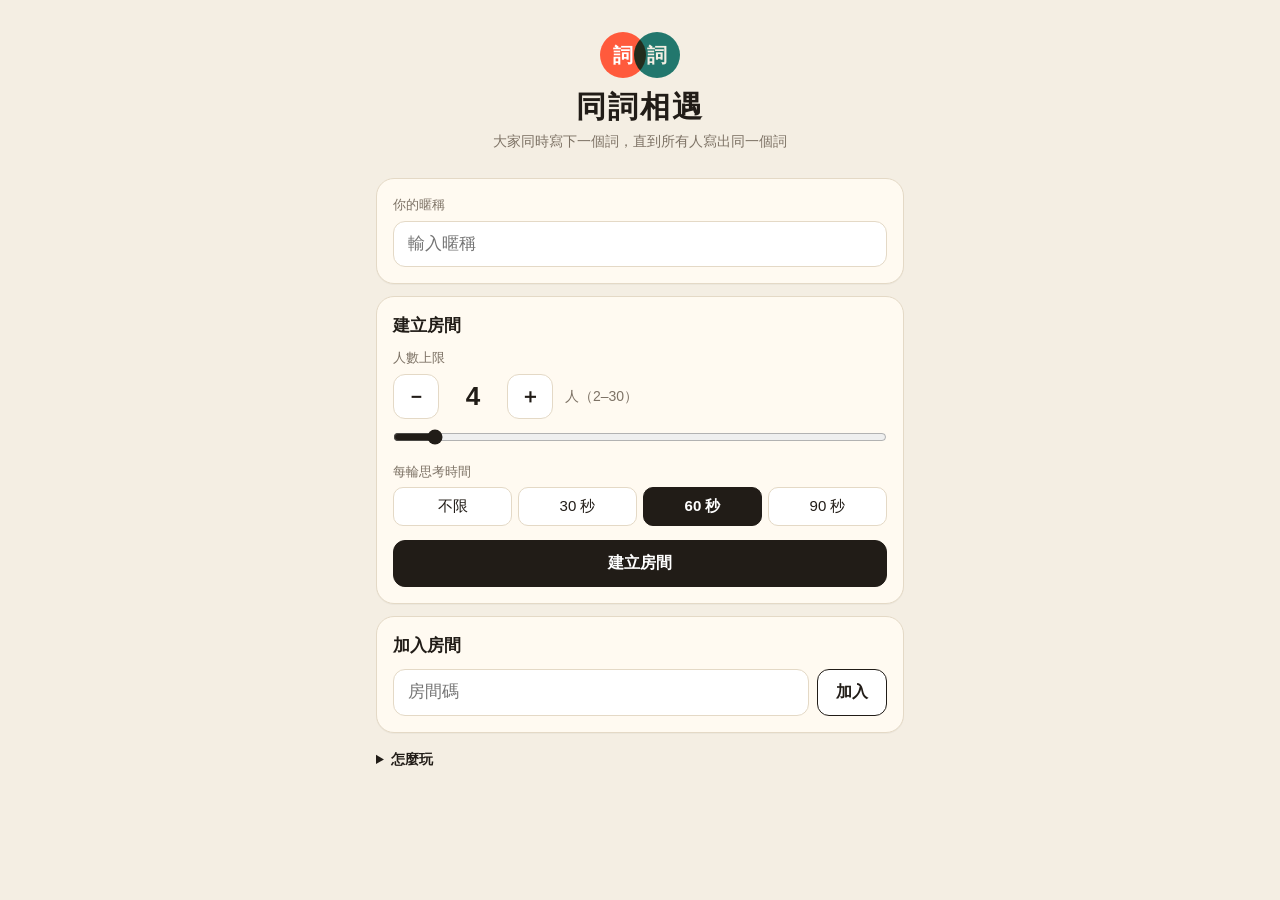
==== docs/tongci/index.html @ b3bafdfa "同詞相遇：人數上限提高到 30 人，加入人數滑桿 Co-Authored-By: Claude Opus 5.5 <noreply@anthropic.com> Claude-Session: htt" ====
<!DOCTYPE html>
<html lang="zh-Hant">
<head>
<meta charset="utf-8">
<meta name="viewport" content="width=device-width,initial-scale=1">
<title>同詞相遇・連線版</title>
<style>
:root{--bg:#f4eee3;--ink:#211c17;--mut:#7d7265;--card:#fffaf1;--line:#e4d9c6;--a:#ff5a3c;--b:#23807a;--y:#ffc94a;--ok:#2f9e5b}
*{box-sizing:border-box}
html,body{margin:0;background:var(--bg);color:var(--ink);font:16px/1.5 -apple-system,BlinkMacSystemFont,"PingFang TC","Noto Sans TC","Microsoft JhengHei",sans-serif;-webkit-tap-highlight-color:transparent}
.wrap{max-width:560px;margin:0 auto;padding:18px 16px 64px}
h1{font-size:30px;margin:6px 0 2px;letter-spacing:2px}
h2{font-size:17px;margin:0 0 10px}
p{margin:0}
.hero{text-align:center;padding:10px 0 14px}
.hero p{color:var(--mut);font-size:14px}
.logo{display:flex;justify-content:center;margin:4px 0}
.logo span{width:46px;height:46px;border-radius:50%;display:grid;place-items:center;color:#fff;font-weight:800;font-size:20px}
.logo .l1{background:var(--a)}.logo .l2{background:var(--b);margin-left:-12px;mix-blend-mode:multiply}
.card{background:var(--card);border:1px solid var(--line);border-radius:18px;padding:16px;margin:12px 0;box-shadow:0 1px 0 rgba(0,0,0,.03)}
label{display:block;font-size:13px;color:var(--mut);margin:10px 0 6px}
label:first-child{margin-top:0}
input[type=text]{width:100%;font-size:17px;padding:12px 14px;border:1.5px solid var(--line);border-radius:12px;background:#fff;color:var(--ink);outline:none}
input[type=text]:focus{border-color:var(--ink)}
.row{display:flex;gap:8px}.row>input{flex:1;min-width:0}
.btn{appearance:none;border:1.5px solid var(--ink);background:#fff;color:var(--ink);font-size:16px;font-weight:700;padding:12px 18px;border-radius:12px;cursor:pointer;white-space:nowrap}
.btn:active{transform:translateY(1px)}
.btn.primary{background:var(--ink);color:#fff}
.btn.accent{background:var(--a);border-color:var(--a);color:#fff}
.btn.block{width:100%;margin-top:14px}
.btn.small{font-size:14px;padding:7px 12px;border-radius:10px}
.btn.ghost{border-color:var(--line);font-weight:600}
.btn:disabled{opacity:.4;cursor:default}
.stepper{display:flex;align-items:center;gap:12px}
.stepper b{font-size:26px;min-width:44px;text-align:center}
.rng{width:100%;margin:10px 0 2px;accent-color:var(--ink)}
.stepper .btn{width:46px;padding:8px 0;font-size:20px}
.seg{display:flex;gap:6px;flex-wrap:wrap}
.seg button{flex:1;min-width:64px;border:1.5px solid var(--line);background:#fff;border-radius:10px;padding:9px 6px;font-size:15px;cursor:pointer;color:var(--ink)}
.seg button.on{border-color:var(--ink);background:var(--ink);color:#fff;font-weight:700}
.err{color:#c0392b;font-size:14px;margin:8px 2px;white-space:pre-line}
.mut{color:var(--mut);font-size:14px}
details.rules{margin-top:16px;color:var(--mut);font-size:14px}
details.rules summary{cursor:pointer;font-weight:700;color:var(--ink)}
details.rules ol{padding-left:20px;margin:8px 0}
.top{display:flex;align-items:center;gap:10px;margin-bottom:6px}
.top .code{font-size:13px;color:var(--mut)}
.top .code b{display:block;font-size:24px;letter-spacing:4px;color:var(--ink);font-family:ui-monospace,Menlo,Consolas,monospace;line-height:1.1}
.top .sp{flex:1}
.dot{width:9px;height:9px;border-radius:50%;background:#bbb;display:inline-block;margin-right:5px;vertical-align:1px}
.dot.on{background:var(--ok)}
.round{display:flex;align-items:baseline;justify-content:space-between}
.round h2{font-size:22px;margin:0}
.timer{font-variant-numeric:tabular-nums;font-weight:800;font-size:22px}
.timer.low{color:var(--a)}
.prompt{color:var(--mut);font-size:14px;margin:4px 0 12px}
.chips{display:flex;flex-wrap:wrap;gap:6px;margin:6px 0 12px}
.chip{background:#fff;border:1px solid var(--line);border-radius:999px;padding:4px 11px;font-size:15px}
.chip small{color:var(--mut);font-size:12px;margin-right:4px}
.chip.m{border-color:transparent;color:#fff}
.sent{display:flex;align-items:center;justify-content:space-between;background:#eef7f0;border:1px solid #cfe7d6;border-radius:12px;padding:12px 14px}
.sent b{font-size:20px}
.players{list-style:none;margin:0;padding:0}
.players li{display:flex;align-items:center;gap:10px;padding:8px 0;border-bottom:1px dashed var(--line)}
.players li:last-child{border-bottom:0}
.av{width:30px;height:30px;border-radius:50%;display:grid;place-items:center;color:#fff;font-weight:800;font-size:14px;flex:none}
.players .nm{flex:1;min-width:0;overflow:hidden;text-overflow:ellipsis;white-space:nowrap}
.tag{font-size:12px;border-radius:6px;padding:1px 6px;margin-left:4px;background:#efe6d6;color:var(--mut)}
.tag.h{background:var(--y);color:#5a4300}
.st{font-size:13px;color:var(--mut)}
.st.ok{color:var(--ok);font-weight:700}
.grid{display:grid;grid-template-columns:repeat(auto-fill,minmax(130px,1fr));gap:8px;margin-top:10px}
.wc{border-radius:14px;padding:10px 12px;background:#fff;border:1px solid var(--line);animation:pop .35s ease both}
.wc .who{font-size:12px;color:var(--mut)}
.wc .w{font-size:22px;font-weight:800;word-break:break-all}
.wc.m{color:#fff;border-color:transparent}.wc.m .who{color:rgba(255,255,255,.85)}
.wc .w.none{font-size:15px;color:var(--mut);font-weight:600}
@keyframes pop{from{transform:scale(.85);opacity:0}to{transform:none;opacity:1}}
.win{text-align:center;padding:8px 0 4px}
.win .big{font-size:40px;font-weight:900;letter-spacing:2px;color:var(--a);margin:4px 0;word-break:break-all}
.win .em{font-size:44px;animation:pop .5s ease both}
.bar{height:6px;border-radius:3px;background:var(--line);overflow:hidden;margin-top:12px}
.bar i{display:block;height:100%;background:var(--ink);width:0;transition:width .25s linear}
.hist .h{padding:8px 0;border-bottom:1px dashed var(--line)}
.hist .h:last-child{border-bottom:0}
.hist .rn{font-size:13px;color:var(--mut);font-weight:700}
.hist .chips{margin:4px 0 0}
.center{text-align:center}
.toast{position:fixed;left:50%;bottom:24px;transform:translateX(-50%);background:var(--ink);color:#fff;padding:9px 16px;border-radius:999px;font-size:14px;opacity:0;transition:opacity .2s;pointer-events:none}
.toast.on{opacity:1}
</style>
</head>
<body>
<div id="app" class="wrap"></div>
<div id="toast" class="toast"></div>
<script>
"use strict";
/* ---------- utils ---------- */
const ALPHA = 'abcdefghjkmnpqrstuvwxyz23456789';
const rid = n => Array.from(crypto.getRandomValues(new Uint8Array(n)), b => ALPHA[b % ALPHA.length]).join('');
const sleep = ms => new Promise(r => setTimeout(r, ms));
const esc = s => String(s == null ? '' : s).replace(/[&<>"']/g, c => ({'&':'&amp;','<':'&lt;','>':'&gt;','"':'&quot;',"'":'&#39;'}[c]));
const norm = s => String(s || '').normalize('NFKC').toLowerCase().replace(/[\s\p{P}\p{S}]/gu, '');
const bytes = o => new TextEncoder().encode(JSON.stringify(o)).length;
function store(kind, k, v) { try { const st = kind === 's' ? sessionStorage : localStorage; if (v === undefined) return st.getItem(k); st.setItem(k, v); } catch (e) { return null; } }
const COLORS = ['#ff5a3c', '#23807a', '#7b5cd6', '#e0962b', '#2f7fd1', '#d94f8c', '#4c9a2a', '#a0522d', '#0f9aa8', '#8a6d00'];
const colorOf = id => { let h = 0; for (const c of String(id)) h = (h * 31 + c.charCodeAt(0)) >>> 0; return COLORS[h % COLORS.length]; };
let toastT;
function toast(msg) { const t = document.getElementById('toast'); t.textContent = msg; t.classList.add('on'); clearTimeout(toastT); toastT = setTimeout(() => t.classList.remove('on'), 1800); }

/* ---------- state ---------- */
const S = {
  id: store('s', 'tc_id') || (() => { const i = rid(6); store('s', 'tc_id', i); return i; })(),
  name: store('l', 'tc_name') || '',
  view: 'home', code: null, tr: null, mode: null, conn: false,
  peers: [], j: null, isHost: false, hg: null, g: null,
  word: '', draft: '', subKey: null, wOut: null,
  hist: {}, seenAt: {}, ht: {}, err: '', stageKey: '', histKey: '',
  cap: 4, secs: 60, connecting: false, created: false
};
const byJ = (a, b) => (a.j - b.j) || (a.id < b.id ? -1 : a.id > b.id ? 1 : 0);
const active = () => S.peers.filter(p => p.j).sort(byJ);

/* ---------- transports (all expose: set(obj), leave()) ---------- */
async function roomTransport(api, code) {
  let r = null;
  try { r = await api.join('tongci-' + code); } catch (e) { r = null; }
  const t = r || api, lobby = !r;
  const subs = [];
  subs.push(t.onPeers(ch => {
    onPeers(ch.peers.filter(p => p.presence && p.presence.id && (!lobby || p.presence.k === code))
      .map(p => Object.assign({}, p.presence, { me: p.sameTab })));
  }, e => fatal(e && e.code)));
  if (t.onConnection) subs.push(t.onConnection(c => { S.conn = c; renderTop(); }, () => {}));
  return {
    set(o) { return t.presence(o).catch(() => {}); },
    leave() {
      subs.forEach(u => { try { u(); } catch (e) {} });
      if (r) r.leave().catch(() => {});
      else api.presence({ id: null, n: null, j: null, k: null, d: null, w: null, g: null }).catch(() => {});
    }
  };
}

function loadScript(src) {
  return new Promise((res, rej) => { const s = document.createElement('script'); s.src = src; s.onload = res; s.onerror = () => rej(new Error('load')); document.head.appendChild(s); });
}

async function mqttTransport(code) {
  if (!window.mqtt) await loadScript('https://unpkg.com/mqtt@5.10.1/dist/mqtt.min.js');
  const base = 'tongci-v1/' + code + '/p/', mine = base + S.id;
  const c = window.mqtt.connect('wss://broker.emqx.io:8084/mqtt', {
    clientId: 'tc_' + S.id + '_' + rid(4), clean: true, keepalive: 20, reconnectPeriod: 2000, connectTimeout: 8000,
    will: { topic: mine, payload: '', retain: true, qos: 0 }
  });
  const map = new Map(); let me = null, closed = false;
  const emit = () => onPeers([...map.values()].map(v => Object.assign({}, v.p, { me: v.p.id === S.id })));
  const pub = () => { if (c.connected && me) c.publish(mine, JSON.stringify(me), { retain: true, qos: 0 }); };
  c.on('message', (topic, buf) => {
    const id = topic.slice(base.length); if (id === S.id) return;
    const s = buf.toString();
    if (!s) { if (map.delete(id)) emit(); return; }
    try { const p = JSON.parse(s); if (p && p.id === id) { map.set(id, { p, seen: Date.now() }); emit(); } } catch (e) {}
  });
  c.on('close', () => { S.conn = false; renderTop(); });
  c.on('offline', () => { S.conn = false; renderTop(); });
  await new Promise((res, rej) => {
    const to = setTimeout(() => rej(new Error('timeout')), 10000);
    c.on('connect', () => { S.conn = true; renderTop(); c.subscribe(base + '+', { qos: 0 }, () => { clearTimeout(to); pub(); res(); }); });
  });
  const hb = setInterval(() => {
    pub(); const now = Date.now(); let ch = false;
    for (const [id, v] of map) if (id !== S.id && now - v.seen > 16000) { map.delete(id); ch = true; }
    if (ch) emit();
  }, 5000);
  const bye = () => { if (closed) return; closed = true; clearInterval(hb); try { c.publish(mine, '', { retain: true }); } catch (e) {} setTimeout(() => { try { c.end(true); } catch (e) {} }, 300); };
  window.addEventListener('pagehide', bye);
  let pt = null;
  return {
    set(o) { me = Object.assign({}, o, { hb: Date.now() }); map.set(S.id, { p: me, seen: Date.now() }); emit(); clearTimeout(pt); pt = setTimeout(pub, 40); },
    leave: bye
  };
}

// local test transport (same browser, several tabs): add ?local to the URL
async function bcTransport(code) {
  const ch = new BroadcastChannel('tongci-' + code); const map = new Map(); let me = null;
  const emit = () => onPeers([...map.values()].map(v => Object.assign({}, v.p, { me: v.p.id === S.id })));
  ch.onmessage = e => { const m = e.data; if (!m || m.id === S.id) return; if (m.bye) { map.delete(m.id); emit(); return; } if (m.p) { const isNew = !map.has(m.id); map.set(m.id, { p: m.p, seen: Date.now() }); emit(); if (isNew && me) ch.postMessage({ id: S.id, p: me }); } if (m.hello && me) ch.postMessage({ id: S.id, p: me }); };
  ch.postMessage({ id: S.id, hello: 1 });
  const hb = setInterval(() => { if (me) ch.postMessage({ id: S.id, p: me }); const now = Date.now(); for (const [id, v] of map) if (id !== S.id && now - v.seen > 8000) map.delete(id); }, 2000);
  S.conn = true;
  return { set(o) { me = o; map.set(S.id, { p: o, seen: Date.now() }); emit(); ch.postMessage({ id: S.id, p: o }); }, leave() { clearInterval(hb); ch.postMessage({ id: S.id, bye: 1 }); ch.close(); } };
}

/* ---------- presence push (coalesced) ---------- */
let pushT = null;
function pushMe() {
  clearTimeout(pushT);
  pushT = setTimeout(() => {
    if (!S.tr) return;
    S.tr.set({ id: S.id, n: S.name, j: S.j || null, k: S.code, d: S.subKey || null, w: S.wOut || null, g: S.isHost ? S.hg : null });
  }, 30);
}

/* ---------- game state (host-authoritative, lives in host presence) ---------- */
function newG(cap, secs) { return { v: 1, cap, secs, ph: 'lobby', seats: [], nm: {}, gid: 0, r: 0, k: '', hist: [] }; }

function fitG(g) {
  const keep = new Set(g.seats); g.hist.forEach(h => Object.keys(h.w).forEach(id => keep.add(id)));
  Object.keys(g.nm).forEach(id => { if (!keep.has(id)) delete g.nm[id]; });
  while (bytes(g) > (S.mode === 'room' ? 3100 : 60000) && g.hist.length > 1) {
    g.hist.shift();
    const k2 = new Set(g.seats); g.hist.forEach(h => Object.keys(h.w).forEach(id => k2.add(id)));
    Object.keys(g.nm).forEach(id => { if (!k2.has(id)) delete g.nm[id]; });
  }
}

function hostTick() {
  const g = S.hg; if (!g || !S.isHost) return;
  const act = active(), ids = act.map(p => p.id), by = Object.fromEntries(act.map(p => [p.id, p]));
  const now = Date.now(), t = S.ht; let ch = false;
  if (g.ph === 'lobby') {
    const seats = ids.slice(0, g.cap);
    if (seats.join() !== g.seats.join()) { g.seats = seats; ch = true; }
  } else {
    const seats = g.seats.filter(id => by[id]);
    if (seats.length !== g.seats.length) { g.seats = seats; ch = true; }
    if (g.seats.length < 2) { g.ph = 'lobby'; g.seats = ids.slice(0, g.cap); ch = true; }
  }
  for (const id of g.seats) { const n = by[id] && by[id].n; if (n && g.nm[id] !== n) { g.nm[id] = n; ch = true; } }
  if (g.ph === 'in') {
    if (t.k !== g.k) { t.k = g.k; t.dl = g.secs ? now + g.secs * 1000 + 900 : 0; }
    const all = g.seats.every(id => by[id] && by[id].d === g.k);
    if (all || (t.dl && now > t.dl)) { g.ph = 'rv'; t.rv = now; ch = true; }
  } else if (g.ph === 'rv') {
    if (t.k !== g.k || !t.rv) { t.k = g.k; t.rv = now; }
    const subs = g.seats.filter(id => by[id] && by[id].d === g.k);
    const allW = subs.every(id => by[id].w && by[id].w.k === g.k);
    const waitDrafts = now - t.rv > 1500; // give auto-submitted drafts a moment
    if ((allW && waitDrafts) || now - t.rv > 4000) {
      const w = {};
      for (const id of g.seats) { const p = by[id]; w[id] = (p && p.w && p.w.k === g.k) ? String(p.w.t || '').slice(0, 16) : ''; }
      const vals = g.seats.map(id => norm(w[id]));
      const win = g.seats.length >= 2 && vals[0] !== '' && vals.every(v => v === vals[0]);
      g.hist.push({ g: g.gid, r: g.r, w, win: win ? 1 : 0 });
      g.ph = win ? 'win' : 'res'; t.res = now; ch = true;
    }
  } else if (g.ph === 'res') {
    if (!t.res || t.k !== g.k) { t.k = g.k; t.res = now; }
    if (now - t.res > 6000) { nextRound(); return; }
  }
  if (ch) { fitG(g); pushMe(); render(); }
}
function nextRound() { const g = S.hg; if (!g) return; g.r++; g.k = g.gid + '.' + g.r; g.ph = 'in'; S.ht = {}; fitG(g); pushMe(); render(); }
function startGame() {
  const g = S.hg; if (!g) return;
  const ids = active().map(p => p.id);
  g.seats = ids.slice(0, g.cap);
  if (g.seats.length < 2) { toast('至少要 2 人才能開始'); return; }
  g.gid = (g.gid || 0) + 1; g.r = 1; g.k = g.gid + '.1'; g.hist = []; g.ph = 'in'; S.ht = {};
  fitG(g); pushMe(); render();
}
function toLobby() { const g = S.hg; if (!g) return; g.ph = 'lobby'; g.hist = []; S.ht = {}; fitG(g); pushMe(); render(); }

/* ---------- sync on every peers change ---------- */
function onPeers(list) { S.peers = list; sync(); render(); }
function sync() {
  if (!S.tr) return;
  const act = active(), host = act[0];
  if (host) {
    if (host.id === S.id) {
      if (!S.isHost) { S.isHost = true; S.hg = S.g ? JSON.parse(JSON.stringify(S.g)) : newG(S.cap, S.secs); S.ht = {}; pushMe(); }
    } else if (S.isHost && host.j < S.j) { S.isHost = false; pushMe(); }
  }
  const hp = act.find(p => p.g && p.id === (host && host.id)) || act.find(p => p.g);
  if (S.isHost) S.g = S.hg; else if (hp && hp.g) S.g = hp.g;
  const g = S.g; if (!g) return;
  for (const h of g.hist || []) {
    const key = h.g + '.' + h.r;
    if (!S.hist[key]) { const nm = {}; Object.keys(h.w).forEach(id => nm[id] = (g.nm && g.nm[id]) || nameOf(id)); S.hist[key] = Object.assign({}, h, { nm }); }
  }
  if (g.ph === 'in' && !S.seenAt[g.k]) S.seenAt[g.k] = Date.now();
  if (g.ph === 'rv' || g.ph === 'res' || g.ph === 'win') {
    const seated = (g.seats || []).includes(S.id);
    if (seated && S.subKey !== g.k && g.ph === 'rv' && S.draft.trim() && S.draftKey === g.k) { S.word = S.draft.trim().slice(0, 16); S.subKey = g.k; }
    if (S.subKey === g.k && (!S.wOut || S.wOut.k !== g.k)) { S.wOut = { k: g.k, t: S.word }; pushMe(); }
  }
  if (S.isHost) hostTick();
}
function nameOf(id) { const p = S.peers.find(x => x.id === id); return (p && p.n) || (S.g && S.g.nm && S.g.nm[id]) || '？'; }

function fatal(code) {
  if (code === 'not_granted' || code === 'revoked') {
    S.err = '這個頁面沒有連線權限。\n要一起玩的人需要用 claude.ai 帳號開啟、並且被分享這個頁面。';
    leave(true);
  }
}

/* ---------- actions ---------- */
async function enter(code, create) {
  const nameEl = document.getElementById('name');
  const name = (nameEl ? nameEl.value : S.name).trim().slice(0, 12);
  if (!name) { S.err = '先輸入暱稱'; render(); return; }
  if (!/^[a-z0-9]{4,6}$/.test(code)) { S.err = '房間碼格式不對（4–6 個英數字）'; render(); return; }
  S.name = name; store('l', 'tc_name', name);
  S.err = ''; S.connecting = true; render();
  let tr;
  try {
    if (/[?&]local\b/.test(location.search)) { tr = await bcTransport(code); S.mode = 'local'; }
    else if (window.claude && typeof window.claude.use === 'function') {
      const api = await Promise.race([window.claude.use('room'), sleep(10000).then(() => null)]);
      if (!api) throw new Error('room');
      S.code = code; tr = await roomTransport(api, code); S.mode = 'room';
    } else { S.code = code; tr = await mqttTransport(code); S.mode = 'mqtt'; }
  } catch (e) {
    S.connecting = false; S.code = null;
    S.err = S.mode === 'room' || (window.claude && window.claude.use) ? '連不上即時連線。\n一起玩的人要用 claude.ai 帳號開啟、且被分享這個頁面。' : '連線失敗，請檢查網路後再試一次。';
    render(); return;
  }
  Object.assign(S, { code, tr, view: 'room', connecting: false, peers: [], g: null, hg: null, isHost: false, hist: {}, seenAt: {}, ht: {}, subKey: null, wOut: null, word: '', draft: '', stageKey: '', histKey: '', created: create });
  try { history.replaceState(null, '', '#r-' + code); } catch (e) {}
  if (create) { S.j = Date.now(); S.isHost = true; S.hg = newG(S.cap, S.secs); S.g = S.hg; pushMe(); }
  else { S.j = null; pushMe(); setTimeout(assignJ, 1600); }
  render();
}
function assignJ() {
  if (!S.tr || S.j) return;
  const js = S.peers.filter(p => !p.me && p.j).map(p => p.j);
  S.j = js.length ? Math.max(...js) + 1 : Date.now();
  pushMe(); sync(); render();
}
function leave(silent) {
  if (S.tr) { try { S.tr.leave(); } catch (e) {} }
  Object.assign(S, { tr: null, view: 'home', code: null, peers: [], isHost: false, hg: null, g: null, j: null, conn: false, stageKey: '', histKey: '' });
  try { history.replaceState(null, '', location.pathname + location.search); } catch (e) {}
  render();
}
function submitWord() {
  const g = S.g, el = document.getElementById('word'); if (!g || g.ph !== 'in' || !el) return;
  const v = el.value.trim().slice(0, 16);
  if (!v) { el.focus(); return; }
  if (!norm(v)) { toast('請輸入文字'); return; }
  S.word = v; S.subKey = g.k; S.wOut = null; S.draft = ''; pushMe(); render();
}
function unsubmit() { const g = S.g; if (!g || g.ph !== 'in' || S.subKey !== g.k) return; S.draft = S.word; S.draftKey = g.k; S.subKey = null; pushMe(); render(); setTimeout(() => { const el = document.getElementById('word'); if (el) el.focus(); }, 0); }
function setOpt(k, v) { if (S.isHost && S.hg && S.hg.ph === 'lobby') { S.hg[k] = v; if (k === 'cap') S.cap = v; else S.secs = v; fitG(S.hg); hostTick(); pushMe(); render(); } }
function copyCode() {
  const txt = S.mode === 'mqtt' ? location.origin + location.pathname + '#r-' + S.code : S.code;
  try { navigator.clipboard.writeText(txt).then(() => toast(S.mode === 'mqtt' ? '已複製邀請連結' : '已複製房間碼'), () => toast('房間碼：' + S.code)); } catch (e) { toast('房間碼：' + S.code); }
}

/* ---------- render ---------- */
const app = document.getElementById('app');
function render() { if (S.view === 'home') renderHome(); else renderRoom(); }

function renderHome() {
  const hashCode = (location.hash.match(/^#r-([a-z0-9]{4,6})$/) || [])[1] || '';
  const prevCode = document.getElementById('code'); const codeVal = prevCode ? prevCode.value : hashCode;
  const prevName = document.getElementById('name'); const nameVal = prevName ? prevName.value : S.name;
  S.stageKey = '';
  app.innerHTML = `
  <div class="hero">
    <div class="logo"><span class="l1">詞</span><span class="l2">詞</span></div>
    <h1>同詞相遇</h1>
    <p>大家同時寫下一個詞，直到所有人寫出同一個詞</p>
  </div>
  <div class="card">
    <label for="name">你的暱稱</label>
    <input type="text" id="name" maxlength="12" placeholder="輸入暱稱" value="${esc(nameVal)}" autocomplete="off">
  </div>
  ${hashCode ? '' : `
  <div class="card">
    <h2>建立房間</h2>
    <label>人數上限</label>
    <div class="stepper"><button class="btn ghost" data-a="cap-">－</button><b id="capv">${S.cap}</b><button class="btn ghost" data-a="cap+">＋</button><span class="mut">人（2–30）</span></div>
    <input type="range" class="rng" id="capr" min="2" max="30" value="${S.cap}">
    <label>每輪思考時間</label>
    <div class="seg">${[[0,'不限'],[30,'30 秒'],[60,'60 秒'],[90,'90 秒']].map(([v,l]) => `<button data-a="secs" data-v="${v}" class="${S.secs===v?'on':''}">${l}</button>`).join('')}</div>
    <button class="btn primary block" data-a="create" ${S.connecting?'disabled':''}>${S.connecting?'連線中…':'建立房間'}</button>
  </div>`}
  <div class="card">
    <h2>加入房間</h2>
    <div class="row"><input type="text" id="code" maxlength="6" placeholder="房間碼" value="${esc(codeVal)}" autocapitalize="off" autocomplete="off" spellcheck="false">
    <button class="btn ${hashCode?'primary':''}" data-a="join" ${S.connecting?'disabled':''}>${S.connecting&&hashCode?'連線中…':'加入'}</button></div>
    ${hashCode ? `<p class="mut" style="margin-top:8px">輸入暱稱後按加入。<a href="#" data-a="clearhash">改成自己建立房間</a></p>` : ''}
  </div>
  ${S.err ? `<p class="err">${esc(S.err)}</p>` : ''}
  <details class="rules"><summary>怎麼玩</summary>
    <ol><li>每輪所有人同時輸入一個詞，全部送出（或時間到）後一起揭曉。</li>
    <li>如果所有人的詞完全一樣，就成功「相遇」，遊戲結束。</li>
    <li>沒對上的話，看看上一輪大家寫了什麼，想一個所有人都會聯想到的詞，進入下一輪。</li>
    <li>不能用講的、不能互相指定，只能靠默契。</li></ol>
    <p>房主可以在大廳調整人數上限（2–10）與每輪時間；超過上限的人會變成觀戰。</p>
  </details>`;
}

function renderTop() {
  const el = document.getElementById('top'); if (!el || S.view !== 'room') return;
  const g = S.g, n = g ? g.seats.length : 0;
  el.innerHTML = `<div class="code">房間碼<b>${esc(S.code)}</b></div>
    <button class="btn small ghost" data-a="copy">${S.mode === 'mqtt' ? '複製邀請連結' : '複製房間碼'}</button>
    <div class="sp"></div>
    <span class="st"><span class="dot ${S.conn ? 'on' : ''}"></span>${S.conn ? '已連線' : '連線中'}</span>
    <button class="btn small ghost" data-a="leave">離開</button>`;
}

function stageKeyOf() {
  const g = S.g;
  if (!g) return 'wait';
  const seated = g.seats.includes(S.id);
  if (g.ph === 'lobby') return ['lobby', S.isHost, g.cap, g.secs, g.seats.length, seated].join('|');
  if (g.ph === 'in') return ['in', g.k, S.subKey === g.k, seated, S.isHost].join('|');
  if (g.ph === 'rv') return 'rv|' + g.k;
  return [g.ph, g.k, S.isHost, (g.hist || []).length].join('|');
}

function renderRoom() {
  if (!document.getElementById('top')) {
    app.innerHTML = `<div class="top" id="top"></div><div id="stage"></div><div class="card"><h2 id="ptitle">玩家</h2><ul class="players" id="players"></ul></div><div id="hist"></div>`;
    S.stageKey = ''; S.histKey = '';
  }
  renderTop();
  const key = stageKeyOf();
  if (key !== S.stageKey) {
    const prevInput = document.getElementById('word');
    if (prevInput && S.g && S.g.ph === 'in') { S.draft = prevInput.value; S.draftKey = S.g.k; }
    S.stageKey = key; document.getElementById('stage').innerHTML = stageHTML();
    const w = document.getElementById('word');
    if (w) { w.value = S.draftKey === (S.g && S.g.k) ? S.draft : ''; w.addEventListener('input', () => { S.draft = w.value; S.draftKey = S.g && S.g.k; }); w.addEventListener('keydown', e => { if (e.key === 'Enter' && !e.isComposing) { e.preventDefault(); submitWord(); } }); }
  }
  renderStatus();
  renderPlayers();
  renderHist();
  tickUI();
}

function wordChips(entry, matchColors) {
  if (!entry) return '';
  return `<div class="chips">${Object.keys(entry.w).map(id => {
    const w = entry.w[id], c = matchColors && matchColors[norm(w)];
    return `<span class="chip ${c ? 'm' : ''}" ${c ? `style="background:${c}"` : ''}><small style="${c ? 'color:rgba(255,255,255,.85)' : ''}">${esc((entry.nm && entry.nm[id]) || nameOf(id))}</small>${w ? esc(w) : '<span class="mut">（沒寫）</span>'}</span>`;
  }).join('')}</div>`;
}
function groupColors(entry) {
  const cnt = {}; Object.values(entry.w).forEach(w => { const n = norm(w); if (n) cnt[n] = (cnt[n] || 0) + 1; });
  const out = {}; let i = 0; Object.keys(cnt).sort((a, b) => cnt[b] - cnt[a]).forEach(n => { if (cnt[n] >= 2) out[n] = COLORS[i++ % COLORS.length]; });
  return { colors: out, max: Math.max(0, ...Object.values(cnt)), top: Object.keys(cnt).sort((a, b) => cnt[b] - cnt[a])[0] };
}
function entryFor(gid, r) { return S.hist[gid + '.' + r] || ((S.g && S.g.hist) || []).find(h => h.g === gid && h.r === r); }

function stageHTML() {
  const g = S.g;
  if (!g) return `<div class="card center"><p class="mut">正在同步房間狀態…</p></div>`;
  const seated = g.seats.includes(S.id);
  if (g.ph === 'lobby') {
    const hostCtl = S.isHost ? `
      <label>人數上限</label>
      <div class="stepper"><button class="btn ghost" data-a="hcap-">－</button><b>${g.cap}</b><button class="btn ghost" data-a="hcap+">＋</button><span class="mut">人（2–30）</span></div>
      <input type="range" class="rng" id="hcapr" min="2" max="30" value="${g.cap}">
      <label>每輪思考時間</label>
      <div class="seg">${[[0,'不限'],[30,'30 秒'],[60,'60 秒'],[90,'90 秒']].map(([v,l]) => `<button data-a="hsecs" data-v="${v}" class="${g.secs===v?'on':''}">${l}</button>`).join('')}</div>
      <button class="btn accent block" data-a="start" ${g.seats.length < 2 ? 'disabled' : ''}>${g.seats.length < 2 ? '等待其他玩家加入…' : `開始遊戲（${g.seats.length} 人）`}</button>` :
      `<p class="mut" style="margin-top:8px">人數上限 ${g.cap} 人・每輪 ${g.secs ? g.secs + ' 秒' : '不限時'}</p><p style="margin-top:10px;font-weight:700">${seated ? '等待房主開始遊戲…' : '房間已滿，你目前是觀戰，下一場有空位會自動入座'}</p>`;
    return `<div class="card"><h2>大廳</h2><p class="mut">把房間碼 <b style="color:var(--ink)">${esc(S.code)}</b> 給朋友${S.mode === 'room' ? '（他們打開同一個頁面後輸入）' : '，或直接傳邀請連結'}。</p>${hostCtl}</div>`;
  }
  if (g.ph === 'in') {
    const prev = g.r > 1 ? entryFor(g.gid, g.r - 1) : null;
    const pc = prev ? groupColors(prev).colors : null;
    const sub = S.subKey === g.k;
    let body;
    if (!seated) body = `<p class="mut">你在觀戰中，等下一場再加入。</p>`;
    else if (sub) body = `<div class="sent"><div><div class="mut">你寫了</div><b>${esc(S.word)}</b></div><button class="btn small ghost" data-a="unsub">修改</button></div><p class="mut" style="margin-top:8px">等其他人送出…</p>`;
    else body = `<div class="row"><input type="text" id="word" maxlength="16" placeholder="${g.r === 1 ? '隨便想一個詞' : '想一個大家都會寫的詞'}" autocomplete="off" enterkeyhint="send"><button class="btn primary" data-a="submit">送出</button></div>`;
    return `<div class="card">
      <div class="round"><h2>第 ${g.r} 輪</h2><span class="timer" id="timer"></span></div>
      ${prev ? `<p class="prompt">上一輪大家寫了：</p>${wordChips(prev, pc)}<p class="prompt">找出大家都會聯想到的那個詞</p>` : `<p class="prompt">第一輪：每個人隨便寫一個詞，什麼都可以</p>`}
      ${body}
      ${g.secs ? '<div class="bar"><i id="tbar"></i></div>' : ''}
      <p class="mut" id="substat" style="margin-top:10px"></p>
    </div>`;
  }
  if (g.ph === 'rv') return `<div class="card center"><div class="round" style="justify-content:center"><h2>第 ${g.r} 輪・揭曉中…</h2></div><p class="mut" style="margin-top:6px">收集大家的詞</p></div>`;
  const e = entryFor(g.gid, g.r);
  if (!e) return `<div class="card center"><p class="mut">揭曉中…</p></div>`;
  const gc = groupColors(e);
  const cards = `<div class="grid">${Object.keys(e.w).map((id, i) => { const w = e.w[id], c = g.ph === 'win' ? COLORS[0] : gc.colors[norm(w)]; return `<div class="wc ${c ? 'm' : ''}" style="animation-delay:${i * 70}ms;${c ? 'background:' + c : ''}"><div class="who">${esc((e.nm && e.nm[id]) || nameOf(id))}${id === S.id ? '（你）' : ''}</div><div class="w ${w ? '' : 'none'}">${w ? esc(w) : '沒寫'}</div></div>`; }).join('')}</div>`;
  if (g.ph === 'win') {
    const word = Object.values(e.w)[0];
    return `<div class="card"><div class="win"><div class="em">🎉</div><div class="mut">${Object.keys(e.w).length} 個人在第 ${g.r} 輪相遇了</div><div class="big">${esc(word)}</div></div>${cards}
      ${S.isHost ? `<button class="btn accent block" data-a="again">再玩一次</button><button class="btn ghost block" style="margin-top:8px" data-a="lobby">回大廳（改人數／時間）</button>` : `<p class="mut center" style="margin-top:12px">等房主開下一場…</p>`}</div>`;
  }
  const n = Object.keys(e.w).length;
  const summary = gc.max >= 2 ? `${gc.max} / ${n} 人想到同一個詞，差一點！` : '大家都寫得不一樣';
  return `<div class="card"><div class="round"><h2>第 ${g.r} 輪結果</h2></div><p class="prompt" style="margin-top:6px">${summary}</p>${cards}
    <div class="bar"><i id="nbar"></i></div><p class="mut" style="margin-top:8px">下一輪即將開始…</p>
    ${S.isHost ? `<button class="btn ghost block" data-a="next">直接下一輪</button>` : ''}</div>`;
}

function renderStatus() {
  const el = document.getElementById('substat'); const g = S.g; if (!el || !g || g.ph !== 'in') return;
  const by = Object.fromEntries(S.peers.map(p => [p.id, p]));
  const done = g.seats.filter(id => by[id] && by[id].d === g.k).length;
  el.textContent = `已送出 ${done} / ${g.seats.length}`;
}

function renderPlayers() {
  const el = document.getElementById('players'); if (!el) return;
  const g = S.g, act = active(), joining = S.peers.filter(p => !p.j);
  const hostId = act[0] && act[0].id;
  const seats = g ? g.seats : [];
  document.getElementById('ptitle').textContent = g ? `玩家 ${seats.length} / ${g.cap}` : '玩家';
  const rows = act.map(p => {
    const seated = seats.includes(p.id);
    let st = '';
    if (!g) st = '';
    else if (!seated) st = '<span class="st">觀戰</span>';
    else if (g.ph === 'in') st = p.d === g.k ? '<span class="st ok">已送出 ✓</span>' : '<span class="st">思考中…</span>';
    else if (g.ph === 'lobby') st = '<span class="st ok">已入座</span>';
    return `<li><span class="av" style="background:${colorOf(p.id)}">${esc((p.n || '?').slice(0, 1))}</span><span class="nm">${esc(p.n || '？')}${p.id === hostId ? '<span class="tag h">房主</span>' : ''}${p.id === S.id ? '<span class="tag">你</span>' : ''}</span>${st}</li>`;
  }).concat(joining.map(p => `<li><span class="av" style="background:#bbb">${esc((p.n || '?').slice(0, 1))}</span><span class="nm">${esc(p.n || '？')}${p.id === S.id ? '<span class="tag">你</span>' : ''}</span><span class="st">加入中…</span></li>`));
  el.innerHTML = rows.join('') || '<li class="mut">連線中…</li>';
}

function renderHist() {
  const el = document.getElementById('hist'); const g = S.g; if (!el) return;
  if (!g || g.ph === 'lobby') { if (S.histKey !== 'none') { el.innerHTML = ''; S.histKey = 'none'; } return; }
  const list = Object.values(S.hist).filter(h => h.g === g.gid).sort((a, b) => b.r - a.r);
  const key = g.gid + ':' + list.map(h => h.r).join(',');
  if (key === S.histKey) return; S.histKey = key;
  el.innerHTML = list.length ? `<div class="card hist"><h2>歷史紀錄</h2>${list.map(h => `<div class="h"><div class="rn">第 ${h.r} 輪${h.win ? '・相遇 🎉' : ''}</div>${wordChips(h, groupColors(h).colors)}</div>`).join('')}</div>` : '';
}

function tickUI() {
  const g = S.g; if (!g || S.view !== 'room') return;
  if (g.ph === 'in' && g.secs) {
    const start = S.seenAt[g.k] || Date.now(), left = Math.max(0, g.secs * 1000 - (Date.now() - start));
    const t = document.getElementById('timer'); if (t) { t.textContent = Math.ceil(left / 1000) + ' 秒'; t.classList.toggle('low', left < 10000); }
    const b = document.getElementById('tbar'); if (b) b.style.width = (100 * left / (g.secs * 1000)) + '%';
  } else if (g.ph === 'in') { const t = document.getElementById('timer'); if (t) t.textContent = '不限時'; }
  if (g.ph === 'res') {
    if (!S.seenAt['res' + g.k]) S.seenAt['res' + g.k] = Date.now();
    const b = document.getElementById('nbar'); if (b) b.style.width = Math.min(100, 100 * (Date.now() - S.seenAt['res' + g.k]) / 6000) + '%';
  }
}
setInterval(() => { if (S.isHost) hostTick(); tickUI(); }, 250);

/* ---------- events ---------- */
document.addEventListener('click', e => {
  const b = e.target.closest('[data-a]'); if (!b) return;
  const a = b.dataset.a;
  if (a === 'cap-' || a === 'cap+') { const n = document.getElementById('name'); if (n) S.name = n.value; S.cap = Math.max(2, Math.min(30, S.cap + (a === 'cap+' ? 1 : -1))); render(); }
  else if (a === 'secs') { const n = document.getElementById('name'); if (n) S.name = n.value; S.secs = +b.dataset.v; render(); }
  else if (a === 'create') enter(rid(4), true);
  else if (a === 'join') { const c = (document.getElementById('code').value || '').trim().toLowerCase(); enter(c, false); }
  else if (a === 'clearhash') { e.preventDefault(); try { history.replaceState(null, '', location.pathname + location.search); } catch (x) {} render(); }
  else if (a === 'leave') leave();
  else if (a === 'copy') copyCode();
  else if (a === 'hcap-' || a === 'hcap+') setOpt('cap', Math.max(2, Math.min(30, S.hg.cap + (a === 'hcap+' ? 1 : -1))));
  else if (a === 'hsecs') setOpt('secs', +b.dataset.v);
  else if (a === 'start' || a === 'again') startGame();
  else if (a === 'lobby') toLobby();
  else if (a === 'next') nextRound();
  else if (a === 'submit') submitWord();
  else if (a === 'unsub') unsubmit();
});
document.addEventListener('keydown', e => {
  if (e.key !== 'Enter' || e.isComposing || S.view !== 'home') return;
  if (e.target && e.target.id === 'code') { e.preventDefault(); document.querySelector('[data-a="join"]').click(); }
});
document.addEventListener('input', e => {
  if (e.target.id === 'capr' || e.target.id === 'hcapr') { const b = e.target.parentNode.querySelector('.stepper b'); if (b) b.textContent = e.target.value; }
});
document.addEventListener('change', e => {
  if (e.target.id === 'capr') { const n = document.getElementById('name'); if (n) S.name = n.value; S.cap = +e.target.value; render(); }
  else if (e.target.id === 'hcapr') setOpt('cap', +e.target.value);
});
window.addEventListener('hashchange', () => { if (S.view === 'home') render(); });
render();
</script>
</body>
</html>
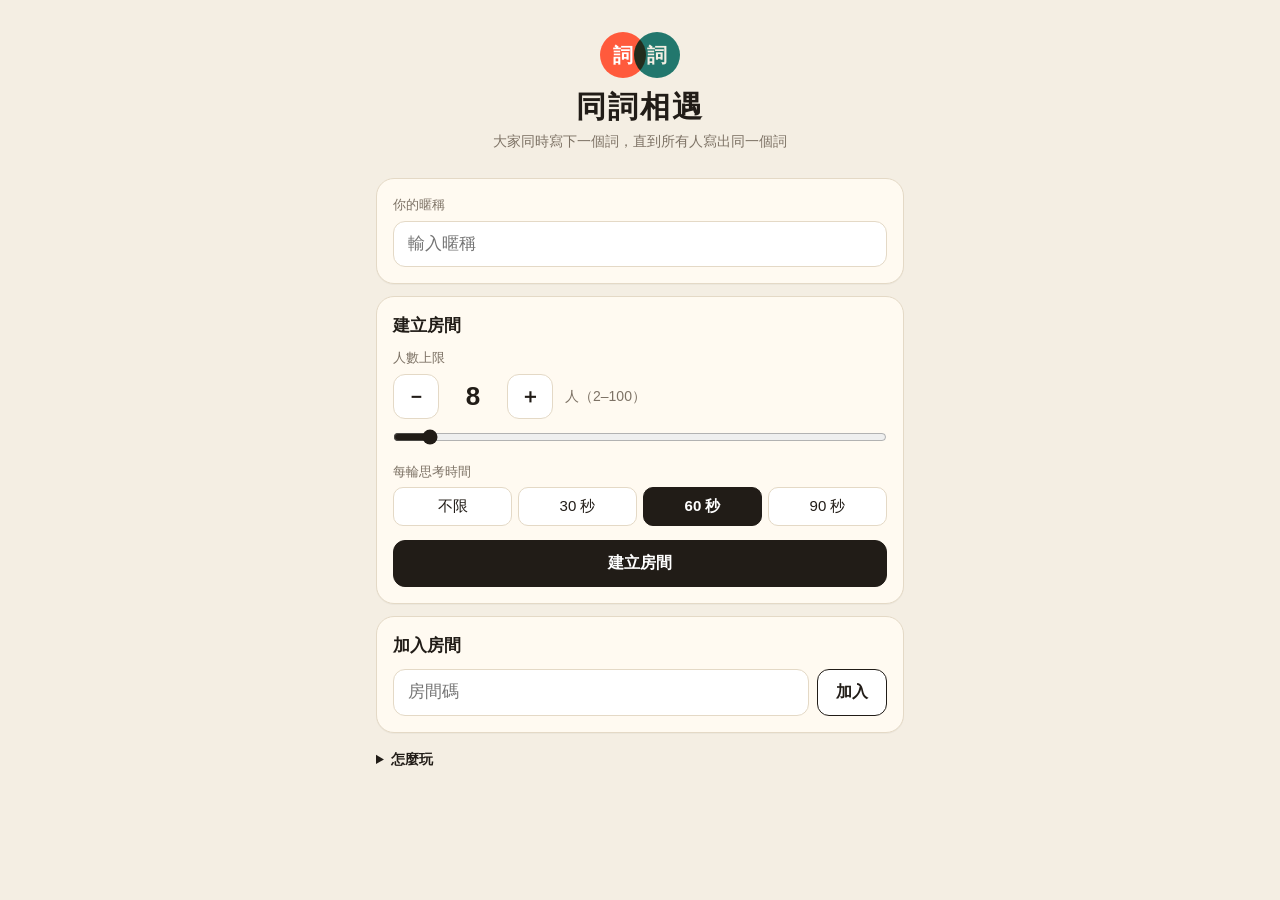
==== commit 484a2fef: "同詞相遇：支援 100 人、過半數勝利條件、房主可讓觀戰者下輪加入 - 心跳縮小並改為 10 秒，遊戲狀態改走獨立頻道且只在變動時送出 - 合併重畫，人多時結果改成依詞分組、玩家清單改精簡模式  Co" ====
--- a/docs/tongci/index.html
+++ b/docs/tongci/index.html
@@ -74,6 +74,18 @@
 .wc .who{font-size:12px;color:var(--mut)}
 .wc .w{font-size:22px;font-weight:800;word-break:break-all}
 .wc.m{color:#fff;border-color:transparent}.wc.m .who{color:rgba(255,255,255,.85)}
+.glist{display:flex;flex-direction:column;gap:8px;margin-top:10px}
+.wc.gw .who{margin-top:2px;line-height:1.45}
+.wc.mine{outline:2.5px solid var(--ink);outline-offset:-2px}
+.cnt{font-size:15px;font-weight:700;opacity:.75}
+.players.compact{display:flex;flex-wrap:wrap;gap:6px}
+.players.compact li{border:1px solid var(--line);border-radius:999px;padding:3px 10px 3px 3px;gap:6px;font-size:14px;background:#fff}
+.players.compact li:last-child{border-bottom:1px solid var(--line)}
+.players.compact li.done{border-color:var(--ok);color:var(--ok);font-weight:700}
+.players.compact li.spec{opacity:.55}
+.players.compact li.pend{border-color:var(--b);color:var(--b);font-weight:700}
+.players.compact li.pick{cursor:pointer;opacity:1;border-style:dashed}
+.players.compact .av{width:22px;height:22px;font-size:11px}
 .wc .w.none{font-size:15px;color:var(--mut);font-weight:600}
 @keyframes pop{from{transform:scale(.85);opacity:0}to{transform:none;opacity:1}}
 .win{text-align:center;padding:8px 0 4px}
@@ -116,8 +128,10 @@
   peers: [], j: null, isHost: false, hg: null, g: null,
   word: '', draft: '', subKey: null, wOut: null,
   hist: {}, seenAt: {}, ht: {}, err: '', stageKey: '', histKey: '',
-  cap: 4, secs: 60, connecting: false, created: false
+  cap: 8, secs: 60, wr: 'all', connecting: false, created: false
 };
+const MAXCAP = (window.claude && typeof window.claude.use === 'function') ? 10 : 100;
+const BIG = 12; // above this many players, show words grouped instead of one card per person
 const byJ = (a, b) => (a.j - b.j) || (a.id < b.id ? -1 : a.id > b.id ? 1 : 0);
 const active = () => S.peers.filter(p => p.j).sort(byJ);
 
@@ -148,17 +162,28 @@
 
 async function mqttTransport(code) {
   if (!window.mqtt) await loadScript('https://unpkg.com/mqtt@5.10.1/dist/mqtt.min.js');
-  const base = 'tongci-v1/' + code + '/p/', mine = base + S.id;
+  // v2: small per-player presence on p/<id>; host game state on its own retained topic g, sent only when it changes
+  const base = 'tongci-v2/' + code + '/p/', gTopic = 'tongci-v2/' + code + '/g', mine = base + S.id;
   const c = window.mqtt.connect('wss://broker.emqx.io:8084/mqtt', {
-    clientId: 'tc_' + S.id + '_' + rid(4), clean: true, keepalive: 20, reconnectPeriod: 2000, connectTimeout: 8000,
+    clientId: 'tc_' + S.id + '_' + rid(4), clean: true, keepalive: 30, reconnectPeriod: 2000, connectTimeout: 8000,
     will: { topic: mine, payload: '', retain: true, qos: 0 }
   });
-  const map = new Map(); let me = null, closed = false;
-  const emit = () => onPeers([...map.values()].map(v => Object.assign({}, v.p, { me: v.p.id === S.id })));
-  const pub = () => { if (c.connected && me) c.publish(mine, JSON.stringify(me), { retain: true, qos: 0 }); };
+  const map = new Map(); let me = null, gMsg = null, lastG = '', closed = false, pt = null, gt = null;
+  const emit = () => onPeers([...map.values()].map(v => {
+    const o = Object.assign({}, v.p, { me: v.p.id === S.id });
+    if (gMsg && gMsg.from === o.id) o.g = gMsg.g;
+    return o;
+  }));
+  const pubP = () => { if (c.connected && me) c.publish(mine, JSON.stringify(me), { retain: true, qos: 0 }); };
+  const pubG = () => { if (c.connected && lastG) c.publish(gTopic, lastG, { retain: true, qos: 0 }); };
   c.on('message', (topic, buf) => {
+    const s = buf.toString();
+    if (topic === gTopic) {
+      if (!s) return;
+      try { const m = JSON.parse(s); if (m && m.from && m.g && m.from !== S.id) { gMsg = m; emit(); } } catch (e) {}
+      return;
+    }
     const id = topic.slice(base.length); if (id === S.id) return;
-    const s = buf.toString();
     if (!s) { if (map.delete(id)) emit(); return; }
     try { const p = JSON.parse(s); if (p && p.id === id) { map.set(id, { p, seen: Date.now() }); emit(); } } catch (e) {}
   });
@@ -166,31 +191,46 @@
   c.on('offline', () => { S.conn = false; renderTop(); });
   await new Promise((res, rej) => {
     const to = setTimeout(() => rej(new Error('timeout')), 10000);
-    c.on('connect', () => { S.conn = true; renderTop(); c.subscribe(base + '+', { qos: 0 }, () => { clearTimeout(to); pub(); res(); }); });
+    c.on('connect', () => { S.conn = true; renderTop(); c.subscribe([base + '+', gTopic], { qos: 0 }, () => { clearTimeout(to); pubP(); pubG(); res(); }); });
   });
   const hb = setInterval(() => {
-    pub(); const now = Date.now(); let ch = false;
-    for (const [id, v] of map) if (id !== S.id && now - v.seen > 16000) { map.delete(id); ch = true; }
+    pubP(); const now = Date.now(); let ch = false;
+    for (const [id, v] of map) if (id !== S.id && now - v.seen > 32000) { map.delete(id); ch = true; }
     if (ch) emit();
-  }, 5000);
+  }, 10000);
   const bye = () => { if (closed) return; closed = true; clearInterval(hb); try { c.publish(mine, '', { retain: true }); } catch (e) {} setTimeout(() => { try { c.end(true); } catch (e) {} }, 300); };
   window.addEventListener('pagehide', bye);
-  let pt = null;
   return {
-    set(o) { me = Object.assign({}, o, { hb: Date.now() }); map.set(S.id, { p: me, seen: Date.now() }); emit(); clearTimeout(pt); pt = setTimeout(pub, 40); },
+    set(o) {
+      const g = o.g; const p = Object.assign({}, o); delete p.g; p.hb = Date.now();
+      if (!me || JSON.stringify(Object.assign({}, me, { hb: 0 })) !== JSON.stringify(Object.assign({}, p, { hb: 0 }))) { clearTimeout(pt); pt = setTimeout(pubP, 40); }
+      me = p; map.set(S.id, { p, seen: Date.now() });
+      if (g) {
+        const str = JSON.stringify({ from: S.id, g });
+        if (str !== lastG) { lastG = str; gMsg = { from: S.id, g }; clearTimeout(gt); gt = setTimeout(pubG, 200); }
+      } else lastG = '';
+      emit();
+    },
     leave: bye
   };
 }
 
-// local test transport (same browser, several tabs): add ?local to the URL
-async function bcTransport(code) {
-  const ch = new BroadcastChannel('tongci-' + code); const map = new Map(); let me = null;
-  const emit = () => onPeers([...map.values()].map(v => Object.assign({}, v.p, { me: v.p.id === S.id })));
-  ch.onmessage = e => { const m = e.data; if (!m || m.id === S.id) return; if (m.bye) { map.delete(m.id); emit(); return; } if (m.p) { const isNew = !map.has(m.id); map.set(m.id, { p: m.p, seen: Date.now() }); emit(); if (isNew && me) ch.postMessage({ id: S.id, p: me }); } if (m.hello && me) ch.postMessage({ id: S.id, p: me }); };
-  ch.postMessage({ id: S.id, hello: 1 });
-  const hb = setInterval(() => { if (me) ch.postMessage({ id: S.id, p: me }); const now = Date.now(); for (const [id, v] of map) if (id !== S.id && now - v.seen > 8000) map.delete(id); }, 2000);
-  S.conn = true;
-  return { set(o) { me = o; map.set(S.id, { p: o, seen: Date.now() }); emit(); ch.postMessage({ id: S.id, p: o }); }, leave() { clearInterval(hb); ch.postMessage({ id: S.id, bye: 1 }); ch.close(); } };
+// local test mode (?local): an in-browser stand-in for the MQTT broker over BroadcastChannel, so several tabs can play offline
+function fakeMqtt() {
+  const match = (f, t) => { const a = f.split('/'), b = t.split('/'); return a.length === b.length && a.every((x, i) => x === '+' || x === b[i]); };
+  return { connect() {
+    const ch = new BroadcastChannel('tongci-fake-broker'), hs = {}, subs = [], own = new Map(); // each tab re-serves only its own retained topics
+    const fire = (ev, ...a) => (hs[ev] || []).forEach(f => f(...a));
+    const deliver = m => { if (subs.some(f => match(f, m.topic))) fire('message', m.topic, m.payload); };
+    ch.onmessage = e => { const m = e.data; if (m.t === 'pub') deliver(m); else if (m.t === 'getret') own.forEach((v, k) => ch.postMessage({ t: 'pub', topic: k, payload: v, retain: true })); };
+    const cli = { connected: false,
+      on(ev, f) { (hs[ev] = hs[ev] || []).push(f); return cli; },
+      subscribe(t, o, cb) { subs.push(...[].concat(t)); ch.postMessage({ t: 'getret' }); if (cb) cb(); },
+      publish(topic, payload, o) { const m = { t: 'pub', topic, payload: String(payload), retain: !!(o && o.retain) }; if (m.retain) { if (m.payload) own.set(topic, m.payload); else own.delete(topic); } ch.postMessage(m); deliver(m); },
+      end() { ch.close(); } };
+    setTimeout(() => { cli.connected = true; fire('connect'); }, 30);
+    return cli;
+  } };
 }
 
 /* ---------- presence push (coalesced) ---------- */
@@ -204,12 +244,13 @@
 }
 
 /* ---------- game state (host-authoritative, lives in host presence) ---------- */
-function newG(cap, secs) { return { v: 1, cap, secs, ph: 'lobby', seats: [], nm: {}, gid: 0, r: 0, k: '', hist: [] }; }
+function newG(cap, secs, wr) { return { v: 2, cap, secs, wr: wr || 'all', ph: 'lobby', seats: [], pend: [], nm: {}, gid: 0, r: 0, k: '', hist: [] }; }
 
 function fitG(g) {
-  const keep = new Set(g.seats); g.hist.forEach(h => Object.keys(h.w).forEach(id => keep.add(id)));
+  if (g.hist.length > 2) g.hist = g.hist.slice(-2); // players keep the full history locally; the wire only carries the last rounds
+  const keep = new Set(g.seats.concat(g.pend || [])); g.hist.forEach(h => Object.keys(h.w).forEach(id => keep.add(id)));
   Object.keys(g.nm).forEach(id => { if (!keep.has(id)) delete g.nm[id]; });
-  while (bytes(g) > (S.mode === 'room' ? 3100 : 60000) && g.hist.length > 1) {
+  while (S.mode === 'room' && bytes(g) > 3100 && g.hist.length > 1) {
     g.hist.shift();
     const k2 = new Set(g.seats); g.hist.forEach(h => Object.keys(h.w).forEach(id => k2.add(id)));
     Object.keys(g.nm).forEach(id => { if (!k2.has(id)) delete g.nm[id]; });
@@ -228,7 +269,10 @@
     if (seats.length !== g.seats.length) { g.seats = seats; ch = true; }
     if (g.seats.length < 2) { g.ph = 'lobby'; g.seats = ids.slice(0, g.cap); ch = true; }
   }
-  for (const id of g.seats) { const n = by[id] && by[id].n; if (n && g.nm[id] !== n) { g.nm[id] = n; ch = true; } }
+  g.pend = g.pend || [];
+  const pend = g.pend.filter(id => by[id] && !g.seats.includes(id));
+  if (pend.length !== g.pend.length) { g.pend = pend; ch = true; }
+  for (const id of g.seats.concat(g.pend)) { const n = by[id] && by[id].n; if (n && g.nm[id] !== n) { g.nm[id] = n; ch = true; } }
   if (g.ph === 'in') {
     if (t.k !== g.k) { t.k = g.k; t.dl = g.secs ? now + g.secs * 1000 + 900 : 0; }
     const all = g.seats.every(id => by[id] && by[id].d === g.k);
@@ -238,11 +282,12 @@
     const subs = g.seats.filter(id => by[id] && by[id].d === g.k);
     const allW = subs.every(id => by[id].w && by[id].w.k === g.k);
     const waitDrafts = now - t.rv > 1500; // give auto-submitted drafts a moment
-    if ((allW && waitDrafts) || now - t.rv > 4000) {
+    if ((allW && waitDrafts) || now - t.rv > (g.seats.length > 30 ? 6000 : 4000)) {
       const w = {};
       for (const id of g.seats) { const p = by[id]; w[id] = (p && p.w && p.w.k === g.k) ? String(p.w.t || '').slice(0, 16) : ''; }
-      const vals = g.seats.map(id => norm(w[id]));
-      const win = g.seats.length >= 2 && vals[0] !== '' && vals.every(v => v === vals[0]);
+      const cnt = {}; g.seats.forEach(id => { const v = norm(w[id]); if (v) cnt[v] = (cnt[v] || 0) + 1; });
+      const top = Math.max(0, ...Object.values(cnt)), n = g.seats.length;
+      const win = n >= 2 && (g.wr === 'maj' ? top * 2 > n : top === n);
       g.hist.push({ g: g.gid, r: g.r, w, win: win ? 1 : 0 });
       g.ph = win ? 'win' : 'res'; t.res = now; ch = true;
     }
@@ -252,25 +297,34 @@
   }
   if (ch) { fitG(g); pushMe(); render(); }
 }
-function nextRound() { const g = S.hg; if (!g) return; g.r++; g.k = g.gid + '.' + g.r; g.ph = 'in'; S.ht = {}; fitG(g); pushMe(); render(); }
+function nextRound() {
+  const g = S.hg; if (!g) return;
+  const here = new Set(active().map(p => p.id));
+  const add = (g.pend || []).filter(id => here.has(id) && !g.seats.includes(id));
+  if (add.length) { g.seats = g.seats.concat(add); g.cap = Math.min(MAXCAP, Math.max(g.cap, g.seats.length)); }
+  g.pend = [];
+  g.r++; g.k = g.gid + '.' + g.r; g.ph = 'in'; S.ht = {}; fitG(g); pushMe(); render(); }
 function startGame() {
   const g = S.hg; if (!g) return;
   const ids = active().map(p => p.id);
   g.seats = ids.slice(0, g.cap);
+  const extra = (g.pend || []).filter(id => ids.includes(id) && !g.seats.includes(id));
+  if (extra.length) { g.seats = g.seats.concat(extra); g.cap = Math.min(MAXCAP, Math.max(g.cap, g.seats.length)); }
   if (g.seats.length < 2) { toast('至少要 2 人才能開始'); return; }
-  g.gid = (g.gid || 0) + 1; g.r = 1; g.k = g.gid + '.1'; g.hist = []; g.ph = 'in'; S.ht = {};
+  g.gid = (g.gid || 0) + 1; g.r = 1; g.k = g.gid + '.1'; g.hist = []; g.pend = []; g.ph = 'in'; S.ht = {};
   fitG(g); pushMe(); render();
 }
-function toLobby() { const g = S.hg; if (!g) return; g.ph = 'lobby'; g.hist = []; S.ht = {}; fitG(g); pushMe(); render(); }
+function toLobby() { const g = S.hg; if (!g) return; g.ph = 'lobby'; g.hist = []; g.pend = []; S.ht = {}; fitG(g); pushMe(); render(); }
 
 /* ---------- sync on every peers change ---------- */
-function onPeers(list) { S.peers = list; sync(); render(); }
+let syncT = null;
+function onPeers(list) { S.peers = list; if (syncT) return; syncT = setTimeout(() => { syncT = null; sync(); render(); }, 60); }
 function sync() {
   if (!S.tr) return;
   const act = active(), host = act[0];
   if (host) {
     if (host.id === S.id) {
-      if (!S.isHost) { S.isHost = true; S.hg = S.g ? JSON.parse(JSON.stringify(S.g)) : newG(S.cap, S.secs); S.ht = {}; pushMe(); }
+      if (!S.isHost) { S.isHost = true; S.hg = S.g ? JSON.parse(JSON.stringify(S.g)) : newG(S.cap, S.secs, S.wr); S.ht = {}; pushMe(); }
     } else if (S.isHost && host.j < S.j) { S.isHost = false; pushMe(); }
   }
   const hp = act.find(p => p.g && p.id === (host && host.id)) || act.find(p => p.g);
@@ -307,7 +361,7 @@
   S.err = ''; S.connecting = true; render();
   let tr;
   try {
-    if (/[?&]local\b/.test(location.search)) { tr = await bcTransport(code); S.mode = 'local'; }
+    if (/[?&]local\b/.test(location.search)) { window.mqtt = window.mqtt || fakeMqtt(); S.code = code; tr = await mqttTransport(code); S.mode = 'mqtt'; }
     else if (window.claude && typeof window.claude.use === 'function') {
       const api = await Promise.race([window.claude.use('room'), sleep(10000).then(() => null)]);
       if (!api) throw new Error('room');
@@ -320,7 +374,7 @@
   }
   Object.assign(S, { code, tr, view: 'room', connecting: false, peers: [], g: null, hg: null, isHost: false, hist: {}, seenAt: {}, ht: {}, subKey: null, wOut: null, word: '', draft: '', stageKey: '', histKey: '', created: create });
   try { history.replaceState(null, '', '#r-' + code); } catch (e) {}
-  if (create) { S.j = Date.now(); S.isHost = true; S.hg = newG(S.cap, S.secs); S.g = S.hg; pushMe(); }
+  if (create) { S.j = Date.now(); S.isHost = true; S.hg = newG(S.cap, S.secs, S.wr); S.g = S.hg; pushMe(); }
   else { S.j = null; pushMe(); setTimeout(assignJ, 1600); }
   render();
 }
@@ -344,7 +398,18 @@
   S.word = v; S.subKey = g.k; S.wOut = null; S.draft = ''; pushMe(); render();
 }
 function unsubmit() { const g = S.g; if (!g || g.ph !== 'in' || S.subKey !== g.k) return; S.draft = S.word; S.draftKey = g.k; S.subKey = null; pushMe(); render(); setTimeout(() => { const el = document.getElementById('word'); if (el) el.focus(); }, 0); }
-function setOpt(k, v) { if (S.isHost && S.hg && S.hg.ph === 'lobby') { S.hg[k] = v; if (k === 'cap') S.cap = v; else S.secs = v; fitG(S.hg); hostTick(); pushMe(); render(); } }
+function togglePend(id) {
+  const g = S.hg; if (!S.isHost || !g || g.ph === 'lobby' || g.seats.includes(id)) return;
+  g.pend = g.pend || [];
+  if (g.pend.includes(id)) g.pend = g.pend.filter(x => x !== id);
+  else {
+    if (g.seats.length + g.pend.length >= MAXCAP) { toast('已達 ' + MAXCAP + ' 人上限'); return; }
+    g.pend.push(id);
+    if (g.ph === 'win') toast('按「再玩一次」時他會一起入座');
+  }
+  fitG(g); pushMe(); render();
+}
+function setOpt(k, v) { if (S.isHost && S.hg && S.hg.ph === 'lobby') { S.hg[k] = v; S[k] = v; fitG(S.hg); hostTick(); pushMe(); render(); } }
 function copyCode() {
   const txt = S.mode === 'mqtt' ? location.origin + location.pathname + '#r-' + S.code : S.code;
   try { navigator.clipboard.writeText(txt).then(() => toast(S.mode === 'mqtt' ? '已複製邀請連結' : '已複製房間碼'), () => toast('房間碼：' + S.code)); } catch (e) { toast('房間碼：' + S.code); }
@@ -373,8 +438,8 @@
   <div class="card">
     <h2>建立房間</h2>
     <label>人數上限</label>
-    <div class="stepper"><button class="btn ghost" data-a="cap-">－</button><b id="capv">${S.cap}</b><button class="btn ghost" data-a="cap+">＋</button><span class="mut">人（2–30）</span></div>
-    <input type="range" class="rng" id="capr" min="2" max="30" value="${S.cap}">
+    <div class="stepper"><button class="btn ghost" data-a="cap-">－</button><b id="capv">${S.cap}</b><button class="btn ghost" data-a="cap+">＋</button><span class="mut">人（2–${MAXCAP}）</span></div>
+    <input type="range" class="rng" id="capr" min="2" max="${MAXCAP}" value="${S.cap}">
     <label>每輪思考時間</label>
     <div class="seg">${[[0,'不限'],[30,'30 秒'],[60,'60 秒'],[90,'90 秒']].map(([v,l]) => `<button data-a="secs" data-v="${v}" class="${S.secs===v?'on':''}">${l}</button>`).join('')}</div>
     <button class="btn primary block" data-a="create" ${S.connecting?'disabled':''}>${S.connecting?'連線中…':'建立房間'}</button>
@@ -409,8 +474,8 @@
   const g = S.g;
   if (!g) return 'wait';
   const seated = g.seats.includes(S.id);
-  if (g.ph === 'lobby') return ['lobby', S.isHost, g.cap, g.secs, g.seats.length, seated].join('|');
-  if (g.ph === 'in') return ['in', g.k, S.subKey === g.k, seated, S.isHost].join('|');
+  if (g.ph === 'lobby') return ['lobby', S.isHost, g.cap, g.secs, g.wr, g.seats.length, seated, Math.max(0, active().length - g.cap)].join('|');
+  if (g.ph === 'in') return ['in', g.k, S.subKey === g.k, seated, S.isHost, (g.pend || []).includes(S.id)].join('|');
   if (g.ph === 'rv') return 'rv|' + g.k;
   return [g.ph, g.k, S.isHost, (g.hist || []).length].join('|');
 }
@@ -435,8 +500,27 @@
   tickUI();
 }
 
+function groups(entry) { // same-word groups, biggest first; blank answers kept apart
+  const m = new Map(), empty = [];
+  for (const id of Object.keys(entry.w)) { const w = entry.w[id], k = norm(w); if (!k) { empty.push(id); continue; } if (!m.has(k)) m.set(k, { k, word: w, ids: [] }); m.get(k).ids.push(id); }
+  return { list: [...m.values()].sort((a, b) => b.ids.length - a.ids.length), empty };
+}
+const nmIn = (e, id) => id === S.id ? '你' : ((e.nm && e.nm[id]) || nameOf(id));
+function nameList(e, ids, max) { const ns = ids.map(id => nmIn(e, id)); return ns.slice(0, max).join('、') + (ns.length > max ? ` 等 ${ns.length} 人` : ''); }
+function groupCards(e, winKey, colors) {
+  const { list, empty } = groups(e);
+  return `<div class="glist">${list.map((gp, i) => {
+    const c = winKey ? (gp.k === winKey ? COLORS[0] : '') : colors[gp.k];
+    const mine = gp.ids.includes(S.id);
+    return `<div class="wc gw ${c ? 'm' : ''} ${mine ? 'mine' : ''}" style="animation-delay:${Math.min(i, 15) * 45}ms;${c ? 'background:' + c : ''}"><div class="w">${esc(gp.word)} <span class="cnt">×${gp.ids.length}</span></div><div class="who">${esc(nameList(e, gp.ids, 24))}</div></div>`;
+  }).join('')}${empty.length ? `<div class="wc gw"><div class="w none">沒寫 ×${empty.length}</div><div class="who">${esc(nameList(e, empty, 24))}</div></div>` : ''}</div>`;
+}
 function wordChips(entry, matchColors) {
   if (!entry) return '';
+  if (Object.keys(entry.w).length > BIG) {
+    const { list, empty } = groups(entry);
+    return `<div class="chips">${list.map(gp => { const c = matchColors && matchColors[gp.k]; return `<span class="chip ${c ? 'm' : ''}" ${c ? `style="background:${c}"` : ''}>${esc(gp.word)} <small style="${c ? 'color:rgba(255,255,255,.85)' : ''}">×${gp.ids.length}</small></span>`; }).join('')}${empty.length ? `<span class="chip"><span class="mut">沒寫 ×${empty.length}</span></span>` : ''}</div>`;
+  }
   return `<div class="chips">${Object.keys(entry.w).map(id => {
     const w = entry.w[id], c = matchColors && matchColors[norm(w)];
     return `<span class="chip ${c ? 'm' : ''}" ${c ? `style="background:${c}"` : ''}><small style="${c ? 'color:rgba(255,255,255,.85)' : ''}">${esc((entry.nm && entry.nm[id]) || nameOf(id))}</small>${w ? esc(w) : '<span class="mut">（沒寫）</span>'}</span>`;
@@ -456,12 +540,15 @@
   if (g.ph === 'lobby') {
     const hostCtl = S.isHost ? `
       <label>人數上限</label>
-      <div class="stepper"><button class="btn ghost" data-a="hcap-">－</button><b>${g.cap}</b><button class="btn ghost" data-a="hcap+">＋</button><span class="mut">人（2–30）</span></div>
-      <input type="range" class="rng" id="hcapr" min="2" max="30" value="${g.cap}">
+      <div class="stepper"><button class="btn ghost" data-a="hcap-">－</button><b>${g.cap}</b><button class="btn ghost" data-a="hcap+">＋</button><span class="mut">人（2–${MAXCAP}）</span></div>
+      <input type="range" class="rng" id="hcapr" min="2" max="${MAXCAP}" value="${g.cap}">
       <label>每輪思考時間</label>
       <div class="seg">${[[0,'不限'],[30,'30 秒'],[60,'60 秒'],[90,'90 秒']].map(([v,l]) => `<button data-a="hsecs" data-v="${v}" class="${g.secs===v?'on':''}">${l}</button>`).join('')}</div>
+      <label>勝利條件</label>
+      <div class="seg">${[['all','全員寫一樣'],['maj','過半數寫一樣']].map(([v,l]) => `<button data-a="hwr" data-v="${v}" class="${(g.wr||'all')===v?'on':''}">${l}</button>`).join('')}</div>
+      ${active().length > g.cap ? `<p class="mut" style="margin-top:10px">有 ${active().length - g.cap} 人超過上限在觀戰，調高人數上限就能讓他們入座。</p>` : ''}
       <button class="btn accent block" data-a="start" ${g.seats.length < 2 ? 'disabled' : ''}>${g.seats.length < 2 ? '等待其他玩家加入…' : `開始遊戲（${g.seats.length} 人）`}</button>` :
-      `<p class="mut" style="margin-top:8px">人數上限 ${g.cap} 人・每輪 ${g.secs ? g.secs + ' 秒' : '不限時'}</p><p style="margin-top:10px;font-weight:700">${seated ? '等待房主開始遊戲…' : '房間已滿，你目前是觀戰，下一場有空位會自動入座'}</p>`;
+      `<p class="mut" style="margin-top:8px">人數上限 ${g.cap} 人・每輪 ${g.secs ? g.secs + ' 秒' : '不限時'}・${g.wr === 'maj' ? '過半數寫一樣就過關' : '全員寫一樣才過關'}</p><p style="margin-top:10px;font-weight:700">${seated ? '等待房主開始遊戲…' : '房間已滿，你目前是觀戰，下一場有空位會自動入座'}</p>`;
     return `<div class="card"><h2>大廳</h2><p class="mut">把房間碼 <b style="color:var(--ink)">${esc(S.code)}</b> 給朋友${S.mode === 'room' ? '（他們打開同一個頁面後輸入）' : '，或直接傳邀請連結'}。</p>${hostCtl}</div>`;
   }
   if (g.ph === 'in') {
@@ -469,7 +556,7 @@
     const pc = prev ? groupColors(prev).colors : null;
     const sub = S.subKey === g.k;
     let body;
-    if (!seated) body = `<p class="mut">你在觀戰中，等下一場再加入。</p>`;
+    if (!seated) body = (g.pend || []).includes(S.id) ? `<div class="sent"><div><b style="font-size:17px">房主讓你下一輪加入！</b><div class="mut">先看看大家寫什麼，準備好</div></div></div>` : `<p class="mut">你在觀戰中。房主可以讓你從下一輪加入。</p>`;
     else if (sub) body = `<div class="sent"><div><div class="mut">你寫了</div><b>${esc(S.word)}</b></div><button class="btn small ghost" data-a="unsub">修改</button></div><p class="mut" style="margin-top:8px">等其他人送出…</p>`;
     else body = `<div class="row"><input type="text" id="word" maxlength="16" placeholder="${g.r === 1 ? '隨便想一個詞' : '想一個大家都會寫的詞'}" autocomplete="off" enterkeyhint="send"><button class="btn primary" data-a="submit">送出</button></div>`;
     return `<div class="card">
@@ -483,15 +570,15 @@
   if (g.ph === 'rv') return `<div class="card center"><div class="round" style="justify-content:center"><h2>第 ${g.r} 輪・揭曉中…</h2></div><p class="mut" style="margin-top:6px">收集大家的詞</p></div>`;
   const e = entryFor(g.gid, g.r);
   if (!e) return `<div class="card center"><p class="mut">揭曉中…</p></div>`;
-  const gc = groupColors(e);
-  const cards = `<div class="grid">${Object.keys(e.w).map((id, i) => { const w = e.w[id], c = g.ph === 'win' ? COLORS[0] : gc.colors[norm(w)]; return `<div class="wc ${c ? 'm' : ''}" style="animation-delay:${i * 70}ms;${c ? 'background:' + c : ''}"><div class="who">${esc((e.nm && e.nm[id]) || nameOf(id))}${id === S.id ? '（你）' : ''}</div><div class="w ${w ? '' : 'none'}">${w ? esc(w) : '沒寫'}</div></div>`; }).join('')}</div>`;
+  const gc = groupColors(e), n = Object.keys(e.w).length, winKey = g.ph === 'win' ? gc.top : null;
+  const cards = n > BIG ? groupCards(e, winKey, gc.colors) : `<div class="grid">${Object.keys(e.w).map((id, i) => { const w = e.w[id], c = winKey ? (norm(w) === winKey ? COLORS[0] : '') : gc.colors[norm(w)]; return `<div class="wc ${c ? 'm' : ''}" style="animation-delay:${i * 70}ms;${c ? 'background:' + c : ''}"><div class="who">${esc((e.nm && e.nm[id]) || nameOf(id))}${id === S.id ? '（你）' : ''}</div><div class="w ${w ? '' : 'none'}">${w ? esc(w) : '沒寫'}</div></div>`; }).join('')}</div>`;
   if (g.ph === 'win') {
-    const word = Object.values(e.w)[0];
-    return `<div class="card"><div class="win"><div class="em">🎉</div><div class="mut">${Object.keys(e.w).length} 個人在第 ${g.r} 輪相遇了</div><div class="big">${esc(word)}</div></div>${cards}
+    const word = (groups(e).list[0] || {}).word || '';
+    return `<div class="card"><div class="win"><div class="em">🎉</div><div class="mut">${gc.max === n ? n + ' 個人' : gc.max + ' / ' + n + ' 人'}在第 ${g.r} 輪相遇了</div><div class="big">${esc(word)}</div></div>${cards}
       ${S.isHost ? `<button class="btn accent block" data-a="again">再玩一次</button><button class="btn ghost block" style="margin-top:8px" data-a="lobby">回大廳（改人數／時間）</button>` : `<p class="mut center" style="margin-top:12px">等房主開下一場…</p>`}</div>`;
   }
-  const n = Object.keys(e.w).length;
-  const summary = gc.max >= 2 ? `${gc.max} / ${n} 人想到同一個詞，差一點！` : '大家都寫得不一樣';
+  const need = g.wr === 'maj' ? Math.floor(n / 2) + 1 : n;
+  const summary = gc.max >= 2 ? `最多 ${gc.max} / ${n} 人想到同一個詞（要 ${need} 人才過關）` : '大家都寫得不一樣';
   return `<div class="card"><div class="round"><h2>第 ${g.r} 輪結果</h2></div><p class="prompt" style="margin-top:6px">${summary}</p>${cards}
     <div class="bar"><i id="nbar"></i></div><p class="mut" style="margin-top:8px">下一輪即將開始…</p>
     ${S.isHost ? `<button class="btn ghost block" data-a="next">直接下一輪</button>` : ''}</div>`;
@@ -510,11 +597,26 @@
   const hostId = act[0] && act[0].id;
   const seats = g ? g.seats : [];
   document.getElementById('ptitle').textContent = g ? `玩家 ${seats.length} / ${g.cap}` : '玩家';
+  const big = act.length + joining.length > BIG;
+  el.classList.toggle('compact', big);
+  if (big) {
+    el.innerHTML = act.map(p => {
+      const seated = seats.includes(p.id), done = g && g.ph === 'in' && p.d === g.k;
+      const pd = !seated && g && (g.pend || []).includes(p.id), canPick = !seated && S.isHost && g && g.ph !== 'lobby';
+      return `<li class="${seated ? '' : (pd ? 'pend' : 'spec')} ${done ? 'done' : ''} ${canPick ? 'pick' : ''}" ${canPick ? `data-a="pend" data-id="${esc(p.id)}"` : ''} title="${seated ? '' : (pd ? '下輪加入' : '觀戰')}"><span class="av" style="background:${colorOf(p.id)}">${esc((p.n || '?').slice(0, 1))}</span>${esc(p.n || '？')}${p.id === hostId ? ' ★' : ''}${p.id === S.id ? '（你）' : ''}${done ? ' ✓' : ''}${pd ? ' ↪下輪' : (canPick ? ' ＋' : '')}</li>`;
+    }).concat(joining.map(p => `<li class="spec">${esc(p.n || '？')}…</li>`)).join('');
+    return;
+  }
   const rows = act.map(p => {
     const seated = seats.includes(p.id);
     let st = '';
     if (!g) st = '';
-    else if (!seated) st = '<span class="st">觀戰</span>';
+    else if (!seated) {
+      const pd = (g.pend || []).includes(p.id);
+      st = (S.isHost && g.ph !== 'lobby') ? `<button class="btn small ${pd ? 'ghost' : 'primary'}" data-a="pend" data-id="${esc(p.id)}">${pd ? '取消' : '下輪加入'}</button>`
+         : `<span class="st">${pd ? '下輪加入' : '觀戰'}</span>`;
+      if (pd && S.isHost && g.ph !== 'lobby') st = '<span class="st ok" style="margin-right:6px">下輪加入</span>' + st;
+    }
     else if (g.ph === 'in') st = p.d === g.k ? '<span class="st ok">已送出 ✓</span>' : '<span class="st">思考中…</span>';
     else if (g.ph === 'lobby') st = '<span class="st ok">已入座</span>';
     return `<li><span class="av" style="background:${colorOf(p.id)}">${esc((p.n || '?').slice(0, 1))}</span><span class="nm">${esc(p.n || '？')}${p.id === hostId ? '<span class="tag h">房主</span>' : ''}${p.id === S.id ? '<span class="tag">你</span>' : ''}</span>${st}</li>`;
@@ -549,18 +651,20 @@
 document.addEventListener('click', e => {
   const b = e.target.closest('[data-a]'); if (!b) return;
   const a = b.dataset.a;
-  if (a === 'cap-' || a === 'cap+') { const n = document.getElementById('name'); if (n) S.name = n.value; S.cap = Math.max(2, Math.min(30, S.cap + (a === 'cap+' ? 1 : -1))); render(); }
+  if (a === 'cap-' || a === 'cap+') { const n = document.getElementById('name'); if (n) S.name = n.value; S.cap = Math.max(2, Math.min(MAXCAP, S.cap + (a === 'cap+' ? 1 : -1))); render(); }
   else if (a === 'secs') { const n = document.getElementById('name'); if (n) S.name = n.value; S.secs = +b.dataset.v; render(); }
   else if (a === 'create') enter(rid(4), true);
   else if (a === 'join') { const c = (document.getElementById('code').value || '').trim().toLowerCase(); enter(c, false); }
   else if (a === 'clearhash') { e.preventDefault(); try { history.replaceState(null, '', location.pathname + location.search); } catch (x) {} render(); }
   else if (a === 'leave') leave();
   else if (a === 'copy') copyCode();
-  else if (a === 'hcap-' || a === 'hcap+') setOpt('cap', Math.max(2, Math.min(30, S.hg.cap + (a === 'hcap+' ? 1 : -1))));
+  else if (a === 'hcap-' || a === 'hcap+') setOpt('cap', Math.max(2, Math.min(MAXCAP, S.hg.cap + (a === 'hcap+' ? 1 : -1))));
   else if (a === 'hsecs') setOpt('secs', +b.dataset.v);
+  else if (a === 'hwr') setOpt('wr', b.dataset.v);
   else if (a === 'start' || a === 'again') startGame();
   else if (a === 'lobby') toLobby();
   else if (a === 'next') nextRound();
+  else if (a === 'pend') togglePend(b.dataset.id);
   else if (a === 'submit') submitWord();
   else if (a === 'unsub') unsubmit();
 });
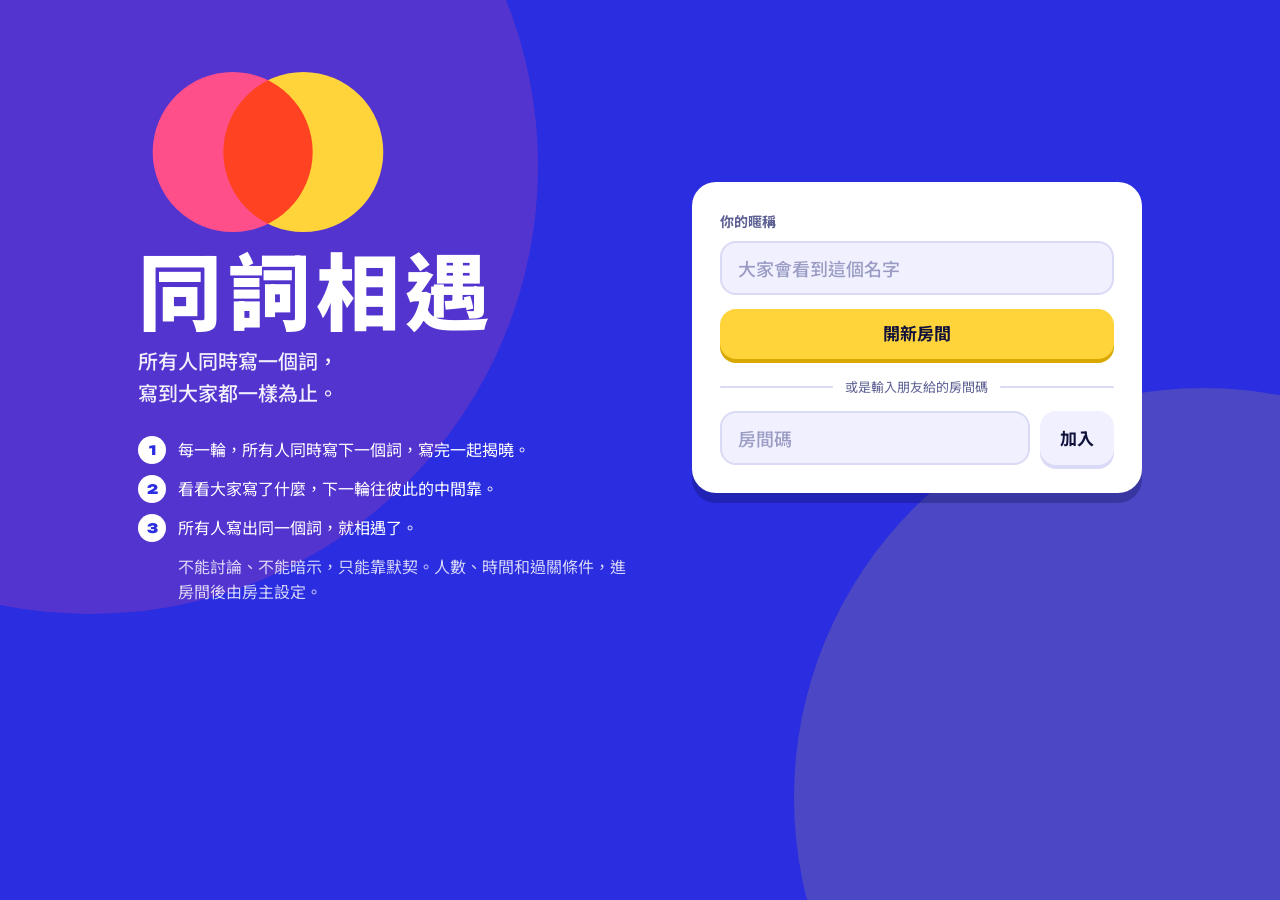
==== commit adf28705: "同詞相遇：開始倒數、自訂秒數、介面改版、相遇動畫與紀念圖 - 按開始後 3-2-1 倒數 - 每輪思考時間可自訂 5–600 秒 - 房主宣布通關按鈕更明顯，下一輪也能追認上一輪 - 手機與電腦版面重" ====
--- a/docs/tongci/index.html
+++ b/docs/tongci/index.html
@@ -3,108 +3,240 @@
 <head>
 <meta charset="utf-8">
 <meta name="viewport" content="width=device-width,initial-scale=1">
+<meta name="theme-color" content="#2A2DE0">
 <title>同詞相遇・連線版</title>
+<link rel="preconnect" href="https://fonts.googleapis.com">
+<link rel="preconnect" href="https://fonts.gstatic.com" crossorigin>
+<link href="https://fonts.googleapis.com/css2?family=Noto+Sans+TC:wght@400;500;700;900&family=Unbounded:wght@700;900&display=swap" rel="stylesheet">
 <style>
-:root{--bg:#f4eee3;--ink:#211c17;--mut:#7d7265;--card:#fffaf1;--line:#e4d9c6;--a:#ff5a3c;--b:#23807a;--y:#ffc94a;--ok:#2f9e5b}
+:root{
+  --bg:#2A2DE0;--bg2:#1B1DA8;--ink:#11123B;--mut:#5D6092;--paper:#fff;--soft:#F0F0FF;--line:#D9DAF5;
+  --y:#FFD43B;--yd:#D9A800;--p:#FF4F8B;--pd:#D62E69;--ok:#0A9A6C;--mix:#FF4220;
+  --disp:"Unbounded","Noto Sans TC","PingFang TC","Microsoft JhengHei",sans-serif;
+  --body:"Noto Sans TC","PingFang TC","Microsoft JhengHei",-apple-system,BlinkMacSystemFont,sans-serif;
+}
 *{box-sizing:border-box}
-html,body{margin:0;background:var(--bg);color:var(--ink);font:16px/1.5 -apple-system,BlinkMacSystemFont,"PingFang TC","Noto Sans TC","Microsoft JhengHei",sans-serif;-webkit-tap-highlight-color:transparent}
-.wrap{max-width:560px;margin:0 auto;padding:18px 16px 64px}
-h1{font-size:30px;margin:6px 0 2px;letter-spacing:2px}
-h2{font-size:17px;margin:0 0 10px}
-p{margin:0}
-.hero{text-align:center;padding:10px 0 14px}
-.hero p{color:var(--mut);font-size:14px}
-.logo{display:flex;justify-content:center;margin:4px 0}
-.logo span{width:46px;height:46px;border-radius:50%;display:grid;place-items:center;color:#fff;font-weight:800;font-size:20px}
-.logo .l1{background:var(--a)}.logo .l2{background:var(--b);margin-left:-12px;mix-blend-mode:multiply}
-.card{background:var(--card);border:1px solid var(--line);border-radius:18px;padding:16px;margin:12px 0;box-shadow:0 1px 0 rgba(0,0,0,.03)}
-label{display:block;font-size:13px;color:var(--mut);margin:10px 0 6px}
-label:first-child{margin-top:0}
-input[type=text]{width:100%;font-size:17px;padding:12px 14px;border:1.5px solid var(--line);border-radius:12px;background:#fff;color:var(--ink);outline:none}
-input[type=text]:focus{border-color:var(--ink)}
-.row{display:flex;gap:8px}.row>input{flex:1;min-width:0}
-.btn{appearance:none;border:1.5px solid var(--ink);background:#fff;color:var(--ink);font-size:16px;font-weight:700;padding:12px 18px;border-radius:12px;cursor:pointer;white-space:nowrap}
-.btn:active{transform:translateY(1px)}
-.btn.primary{background:var(--ink);color:#fff}
-.btn.accent{background:var(--a);border-color:var(--a);color:#fff}
-.btn.block{width:100%;margin-top:14px}
-.btn.small{font-size:14px;padding:7px 12px;border-radius:10px}
-.btn.ghost{border-color:var(--line);font-weight:600}
-.btn:disabled{opacity:.4;cursor:default}
+html{-webkit-text-size-adjust:100%}
+body{margin:0;min-height:100vh;min-height:100dvh;background:var(--bg);color:var(--ink);font:400 16px/1.6 var(--body);-webkit-tap-highlight-color:transparent;overflow-x:hidden}
+body::before,body::after{content:"";position:fixed;border-radius:50%;pointer-events:none;z-index:0}
+body::before{width:70vmax;height:70vmax;left:-28vmax;top:-22vmax;background:var(--p);opacity:.2}
+body::after{width:64vmax;height:64vmax;right:-26vmax;bottom:-24vmax;background:var(--y);opacity:.16}
+h1,h2,p,ol,ul{margin:0}
+button,input{font-family:inherit}
+[hidden]{display:none!important}
+:focus-visible{outline:3px solid var(--y);outline-offset:2px}
+.card :focus-visible,.modal :focus-visible{outline-color:var(--bg)}
+
+.wrap{position:relative;z-index:1;max-width:560px;margin:0 auto;padding:18px 16px 72px}
+.card{background:var(--paper);border-radius:24px;padding:20px;box-shadow:0 10px 0 rgba(10,11,70,.28)}
+.room{display:grid;gap:22px}
+.room aside{display:grid;gap:22px;align-content:start;min-width:0}
+.room main{min-width:0}
+#hist:empty{display:none}
+.card h2{font-size:19px;font-weight:900;line-height:1.3}
+.mut{color:var(--mut);font-size:14px}
+.center{text-align:center}
+
+/* venn: the two circles that meet */
+.venn{position:relative;isolation:isolate;--gap:22%;width:min(100%,360px);aspect-ratio:1.62;margin:0 auto}
+.venn i{position:absolute;top:0;left:50%;height:100%;aspect-ratio:1;border-radius:50%;margin-left:calc(-0.5 * 100% / 1.62);transition:transform .7s cubic-bezier(.3,1.3,.5,1)}
+.venn .c1{background:var(--p);transform:translateX(calc(-1 * var(--gap)))}
+.venn .c2{background:var(--y);mix-blend-mode:multiply;transform:translateX(var(--gap))}
+.venn b{position:absolute;inset:0;display:grid;place-items:center;z-index:2;text-align:center;color:#fff;font-family:var(--disp);font-weight:900;line-height:1.1;text-shadow:0 .06em 0 var(--ink);padding:0 4%;word-break:break-all}
+
+/* buttons */
+.btn{appearance:none;border:0;border-radius:16px;min-height:50px;padding:12px 20px;font-size:17px;font-weight:700;line-height:1.2;cursor:pointer;color:var(--ink);background:var(--soft);box-shadow:0 4px 0 var(--line);transition:transform .08s,box-shadow .08s;white-space:nowrap}
+.btn:active:not(:disabled){transform:translateY(3px);box-shadow:0 1px 0 var(--line)}
+.btn.primary{background:var(--y);box-shadow:0 4px 0 var(--yd)}
+.btn.primary:active:not(:disabled){box-shadow:0 1px 0 var(--yd)}
+.btn.pink{background:var(--p);color:#fff;box-shadow:0 4px 0 var(--pd)}
+.btn.pink:active:not(:disabled){box-shadow:0 1px 0 var(--pd)}
+.btn.block{display:block;width:100%;margin-top:14px}
+.btn.small{min-height:36px;font-size:14px;padding:6px 14px;border-radius:12px;box-shadow:0 3px 0 var(--line)}
+.btn.small.primary{box-shadow:0 3px 0 var(--yd)}
+.btn:disabled{opacity:.45;cursor:default}
+.linkbtn{appearance:none;border:0;background:none;color:var(--bg);font-size:14px;font-weight:700;text-decoration:underline;text-underline-offset:3px;cursor:pointer;padding:10px 0 0}
+
+/* fields */
+label,.lab{display:block;font-size:14px;font-weight:700;color:var(--mut);margin:0 0 8px}
+input[type=text],input[type=number]{width:100%;min-height:54px;font-size:18px;font-weight:500;padding:12px 16px;border:2px solid var(--line);border-radius:16px;background:var(--soft);color:var(--ink);outline:none}
+input[type=text]:focus,input[type=number]:focus{border-color:var(--bg);background:#fff}
+input::placeholder{color:#9A9CC4}
+.row{display:flex;gap:10px}.row>input{flex:1;min-width:0}
+.err{color:var(--pd);font-size:14px;font-weight:700;margin-top:12px;white-space:pre-line}
+.or{display:flex;align-items:center;gap:12px;color:var(--mut);font-size:13px;margin:18px 0 14px}
+.or::before,.or::after{content:"";flex:1;height:2px;background:var(--line);border-radius:1px}
+
+/* home */
+.home{display:grid;gap:22px;grid-template-areas:"hero" "panel" "how";padding-top:28px}
+.hero{grid-area:hero;text-align:center;color:#fff}
+.hero .venn{width:min(64%,240px)}
+.hero h1{font-size:clamp(46px,14vw,64px);font-weight:900;letter-spacing:.06em;line-height:1.1;margin-top:10px}
+.hero .tag{font-size:17px;font-weight:500;opacity:.92;margin-top:10px;line-height:1.6}
+.panel{grid-area:panel}
+.how{grid-area:how;color:#fff;list-style:none;padding:0;counter-reset:s;display:grid;gap:12px;font-size:15px}
+.how li{counter-increment:s;display:flex;gap:12px;align-items:flex-start;line-height:1.55}
+.how li::before{content:counter(s);flex:none;width:28px;height:28px;border-radius:50%;background:#fff;color:var(--bg);font-family:var(--disp);font-weight:900;font-size:13px;display:grid;place-items:center;margin-top:-1px}
+.how .note{opacity:.8;padding-left:40px}
+.how .note::before{display:none}
+
+/* room top bar */
+.top{display:flex;align-items:center;gap:10px;color:#fff;margin-bottom:16px;flex-wrap:wrap}
+.top .code{line-height:1.1}
+.top .code span{display:block;font-size:12px;font-weight:500;opacity:.8;margin-bottom:3px}
+.top .code b{font-family:var(--disp);font-weight:900;font-size:26px;letter-spacing:.08em}
+.top .sp{flex:1}
+.pill{appearance:none;border:0;border-radius:999px;background:rgba(255,255,255,.16);color:#fff;font-size:14px;font-weight:700;padding:9px 14px;cursor:pointer;white-space:nowrap}
+.pill:active{background:rgba(255,255,255,.28)}
+.conn{font-size:13px;font-weight:500;opacity:.9;white-space:nowrap}
+.dot{width:9px;height:9px;border-radius:50%;background:rgba(255,255,255,.4);display:inline-block;margin-right:6px}
+.dot.on{background:#2EE6A6}
+
+/* settings */
+.set{margin-top:18px}
 .stepper{display:flex;align-items:center;gap:12px}
-.stepper b{font-size:26px;min-width:44px;text-align:center}
-.rng{width:100%;margin:10px 0 2px;accent-color:var(--ink)}
-.stepper .btn{width:46px;padding:8px 0;font-size:20px}
-.seg{display:flex;gap:6px;flex-wrap:wrap}
-.seg button{flex:1;min-width:64px;border:1.5px solid var(--line);background:#fff;border-radius:10px;padding:9px 6px;font-size:15px;cursor:pointer;color:var(--ink)}
-.seg button.on{border-color:var(--ink);background:var(--ink);color:#fff;font-weight:700}
-.err{color:#c0392b;font-size:14px;margin:8px 2px;white-space:pre-line}
-.mut{color:var(--mut);font-size:14px}
-details.rules{margin-top:16px;color:var(--mut);font-size:14px}
-details.rules summary{cursor:pointer;font-weight:700;color:var(--ink)}
-details.rules ol{padding-left:20px;margin:8px 0}
-.top{display:flex;align-items:center;gap:10px;margin-bottom:6px}
-.top .code{font-size:13px;color:var(--mut)}
-.top .code b{display:block;font-size:24px;letter-spacing:4px;color:var(--ink);font-family:ui-monospace,Menlo,Consolas,monospace;line-height:1.1}
-.top .sp{flex:1}
-.dot{width:9px;height:9px;border-radius:50%;background:#bbb;display:inline-block;margin-right:5px;vertical-align:1px}
-.dot.on{background:var(--ok)}
-.round{display:flex;align-items:baseline;justify-content:space-between}
-.round h2{font-size:22px;margin:0}
-.timer{font-variant-numeric:tabular-nums;font-weight:800;font-size:22px}
-.timer.low{color:var(--a)}
-.prompt{color:var(--mut);font-size:14px;margin:4px 0 12px}
-.chips{display:flex;flex-wrap:wrap;gap:6px;margin:6px 0 12px}
-.chip{background:#fff;border:1px solid var(--line);border-radius:999px;padding:4px 11px;font-size:15px}
-.chip small{color:var(--mut);font-size:12px;margin-right:4px}
-.chip.m{border-color:transparent;color:#fff}
-.sent{display:flex;align-items:center;justify-content:space-between;background:#eef7f0;border:1px solid #cfe7d6;border-radius:12px;padding:12px 14px}
-.sent b{font-size:20px}
-.players{list-style:none;margin:0;padding:0}
-.players li{display:flex;align-items:center;gap:10px;padding:8px 0;border-bottom:1px dashed var(--line)}
+.stepper b{font-family:var(--disp);font-size:28px;font-weight:900;min-width:64px;text-align:center}
+.stepper .btn{width:50px;padding:0;font-size:22px}
+.rng{width:100%;margin:12px 0 0;accent-color:var(--bg);height:28px}
+.seg{display:flex;gap:8px;flex-wrap:wrap}
+.seg button{appearance:none;flex:1;min-width:62px;min-height:46px;border:2px solid var(--line);background:#fff;border-radius:14px;padding:8px 6px;font-size:15px;font-weight:700;cursor:pointer;color:var(--ink)}
+.seg button.on{border-color:var(--bg);background:var(--bg);color:#fff}
+.custom{display:flex;align-items:center;gap:10px;margin-top:10px}
+.custom input{width:120px;min-height:48px;text-align:center;font-family:var(--disp);font-weight:700}
+.sum{display:flex;flex-wrap:wrap;gap:8px;margin-top:14px}
+.sum span{background:var(--soft);border-radius:999px;padding:5px 12px;font-size:14px;font-weight:700}
+.bigcode{font-family:var(--disp);font-weight:900;font-size:clamp(40px,13vw,56px);letter-spacing:.1em;line-height:1.1;color:var(--bg);margin:4px 0 12px}
+.notice{background:var(--soft);border-radius:14px;padding:12px 14px;font-size:14px;font-weight:500;margin-top:14px}
+
+/* round */
+.rhead{display:flex;align-items:center;justify-content:space-between;gap:12px}
+.rhead h2{font-size:26px}
+.timer{font-family:var(--disp);font-weight:900;font-size:26px;font-variant-numeric:tabular-nums;white-space:nowrap}
+.timer small{font-family:var(--body);font-size:13px;font-weight:700;color:var(--mut);margin-left:3px}
+.timer.low{color:var(--pd)}
+.bar{height:8px;border-radius:4px;background:var(--soft);overflow:hidden;margin-top:12px}
+.bar i{display:block;height:100%;background:var(--bg);width:0;border-radius:4px;transition:width .25s linear}
+.bar.low i{background:var(--p)}
+.prompt{color:var(--mut);font-size:14px;font-weight:500;margin:16px 0 8px}
+.chips{display:flex;flex-wrap:wrap;gap:6px}
+.chip{background:var(--soft);border-radius:999px;padding:4px 12px;font-size:15px;font-weight:700}
+.chip small{color:var(--mut);font-size:12px;font-weight:500;margin-right:5px}
+.chip.m{color:#fff}.chip.m small{color:rgba(255,255,255,.85)}
+.entry{margin-top:18px}
+.entry input{font-size:22px;font-weight:700;min-height:60px}
+.entry .btn{min-height:60px}
+.sent{display:flex;align-items:center;justify-content:space-between;gap:12px;background:#E3FBF2;border-radius:16px;padding:14px 16px;margin-top:18px}
+.sent b{font-size:24px;font-weight:900;word-break:break-all;line-height:1.2}
+.sent .mut{color:var(--ok);font-weight:700}
+.prog{display:flex;align-items:center;gap:10px;margin-top:16px;font-size:14px;font-weight:700;color:var(--mut)}
+.prog .bar{flex:1;margin:0}.prog .bar i{background:#2EE6A6}
+
+/* results */
+.grid{display:grid;grid-template-columns:repeat(auto-fill,minmax(132px,1fr));gap:10px;margin-top:16px}
+.glist{display:flex;flex-direction:column;gap:10px;margin-top:16px}
+.wc{border-radius:18px;padding:12px 14px;background:var(--soft);animation:pop .4s cubic-bezier(.3,1.4,.5,1) both}
+.wc .who{font-size:12px;font-weight:700;color:var(--mut);line-height:1.45}
+.wc .w{font-size:24px;font-weight:900;word-break:break-all;line-height:1.25}
+.wc.m{color:#fff}.wc.m .who{color:rgba(255,255,255,.88)}
+.wc .w.none{font-size:15px;color:var(--mut);font-weight:700}
+.wc.mine{outline:3px solid var(--ink);outline-offset:-3px}
+.cnt{font-family:var(--disp);font-size:15px;font-weight:700;opacity:.8}
+@keyframes pop{from{transform:scale(.8);opacity:0}to{transform:none;opacity:1}}
+.winhero{text-align:center}
+.winhero .venn{--gap:20%;width:min(92%,380px)}
+.winhero .line{font-size:16px;font-weight:700;margin-top:12px}
+.acts{display:grid;gap:12px;margin-top:20px}
+.acts .btn{margin:0;width:100%}
+
+/* players */
+.players{list-style:none;padding:0;margin-top:10px}
+.players li{display:flex;align-items:center;gap:10px;padding:9px 0;border-bottom:2px solid var(--soft)}
 .players li:last-child{border-bottom:0}
-.av{width:30px;height:30px;border-radius:50%;display:grid;place-items:center;color:#fff;font-weight:800;font-size:14px;flex:none}
-.players .nm{flex:1;min-width:0;overflow:hidden;text-overflow:ellipsis;white-space:nowrap}
-.tag{font-size:12px;border-radius:6px;padding:1px 6px;margin-left:4px;background:#efe6d6;color:var(--mut)}
-.tag.h{background:var(--y);color:#5a4300}
-.st{font-size:13px;color:var(--mut)}
-.st.ok{color:var(--ok);font-weight:700}
-.grid{display:grid;grid-template-columns:repeat(auto-fill,minmax(130px,1fr));gap:8px;margin-top:10px}
-.wc{border-radius:14px;padding:10px 12px;background:#fff;border:1px solid var(--line);animation:pop .35s ease both}
-.wc .who{font-size:12px;color:var(--mut)}
-.wc .w{font-size:22px;font-weight:800;word-break:break-all}
-.wc.m{color:#fff;border-color:transparent}.wc.m .who{color:rgba(255,255,255,.85)}
-.glist{display:flex;flex-direction:column;gap:8px;margin-top:10px}
-.wc.gw .who{margin-top:2px;line-height:1.45}
-.wc.mine{outline:2.5px solid var(--ink);outline-offset:-2px}
-.cnt{font-size:15px;font-weight:700;opacity:.75}
+.av{width:32px;height:32px;border-radius:50%;display:grid;place-items:center;color:#fff;font-weight:900;font-size:14px;flex:none}
+.players .nm{flex:1;min-width:0;overflow:hidden;text-overflow:ellipsis;white-space:nowrap;font-weight:700}
+.tag2{font-size:12px;font-weight:700;border-radius:8px;padding:2px 7px;margin-left:6px;background:var(--soft);color:var(--mut)}
+.tag2.h{background:var(--y);color:var(--ink)}
+.st{font-size:13px;font-weight:700;color:var(--mut);white-space:nowrap}
+.st.ok{color:var(--ok)}
 .players.compact{display:flex;flex-wrap:wrap;gap:6px}
-.players.compact li{border:1px solid var(--line);border-radius:999px;padding:3px 10px 3px 3px;gap:6px;font-size:14px;background:#fff}
-.players.compact li:last-child{border-bottom:1px solid var(--line)}
-.players.compact li.done{border-color:var(--ok);color:var(--ok);font-weight:700}
+.players.compact li{border:2px solid var(--soft);border-radius:999px;padding:3px 11px 3px 3px;gap:6px;font-size:14px;font-weight:700}
+.players.compact li:last-child{border-bottom:2px solid var(--soft)}
+.players.compact li.done{border-color:#2EE6A6;color:var(--ok)}
 .players.compact li.spec{opacity:.55}
-.players.compact li.pend{border-color:var(--b);color:var(--b);font-weight:700}
-.players.compact li.pick{cursor:pointer;opacity:1;border-style:dashed}
-.players.compact .av{width:22px;height:22px;font-size:11px}
-.wc .w.none{font-size:15px;color:var(--mut);font-weight:600}
-@keyframes pop{from{transform:scale(.85);opacity:0}to{transform:none;opacity:1}}
-.win{text-align:center;padding:8px 0 4px}
-.win .big{font-size:40px;font-weight:900;letter-spacing:2px;color:var(--a);margin:4px 0;word-break:break-all}
-.win .em{font-size:44px;animation:pop .5s ease both}
-.bar{height:6px;border-radius:3px;background:var(--line);overflow:hidden;margin-top:12px}
-.bar i{display:block;height:100%;background:var(--ink);width:0;transition:width .25s linear}
-.hist .h{padding:8px 0;border-bottom:1px dashed var(--line)}
-.hist .h:last-child{border-bottom:0}
-.hist .rn{font-size:13px;color:var(--mut);font-weight:700}
-.hist .chips{margin:4px 0 0}
-.center{text-align:center}
-.toast{position:fixed;left:50%;bottom:24px;transform:translateX(-50%);background:var(--ink);color:#fff;padding:9px 16px;border-radius:999px;font-size:14px;opacity:0;transition:opacity .2s;pointer-events:none}
+.players.compact li.pend{border-color:var(--bg);color:var(--bg)}
+.players.compact li.pick{cursor:pointer;opacity:1;border-style:dashed;border-color:var(--line)}
+.players.compact .av{width:24px;height:24px;font-size:11px}
+.hist .h{padding:10px 0;border-bottom:2px solid var(--soft)}
+.hist .h:last-child{border-bottom:0;padding-bottom:0}
+.hist .rn{font-size:13px;color:var(--mut);font-weight:700;margin-bottom:6px}
+
+/* full-screen moments: countdown and the meet */
+.fx{position:fixed;inset:0;z-index:50;display:flex;flex-direction:column;align-items:center;justify-content:center;gap:4vh;background:var(--bg2);transition:opacity .28s;padding:24px}
+.fx.out{opacity:0;pointer-events:none}
+.fx{overflow:hidden}
+.fx .venn{width:min(72vw,56vh,520px)}
+.fx p{color:#fff;font-size:clamp(18px,5vw,26px);font-weight:900;letter-spacing:.2em;min-height:1.6em;text-align:center}
+.fx.cd .venn b{font-size:min(30vw,24vh,210px)}
+.fx.cd.n3 .venn{--gap:56%}
+.fx.cd.n2 .venn{--gap:37%}
+.fx.cd.n1 .venn{--gap:18%}
+.fx.cd.go .venn{--gap:0%}
+.fx.cd.go .venn b{font-size:min(17vw,13vh,110px)}
+.fx .venn b.pop{animation:num .5s cubic-bezier(.3,1.5,.5,1) both}
+@keyframes num{from{transform:scale(.4);opacity:0}to{transform:none;opacity:1}}
+.fx.win{cursor:pointer}
+.fx.win .venn{--gap:0%}
+.fx.win .venn i{transition-duration:.75s;transition-timing-function:cubic-bezier(.5,0,.3,1.25)}
+.fx.win.pre .venn{--gap:150%}
+.fx.win .venn b{opacity:0;transform:scale(.3);font-size:min(22vw,calc(72vw / var(--n,2)),15vh,150px)}
+.fx.win p{opacity:0}
+.fx.win.hit{animation:flash .5s ease-out}
+.fx.win.hit .venn{animation:thump .5s cubic-bezier(.3,1.6,.5,1)}
+.fx.win.hit .venn b{opacity:1;transform:none;transition:transform .45s cubic-bezier(.3,1.6,.5,1),opacity .2s}
+.fx.win.hit p{opacity:1;transition:opacity .3s .2s}
+@keyframes flash{0%{background:#fff}100%{background:var(--bg2)}}
+@keyframes thump{0%{transform:scale(1)}40%{transform:scale(1.14)}100%{transform:scale(1)}}
+#confetti{position:fixed;inset:0;width:100%;height:100%;z-index:60;pointer-events:none}
+
+/* keepsake image */
+.modal{position:fixed;inset:0;z-index:70;background:rgba(17,18,59,.72);display:flex;align-items:center;justify-content:center;padding:16px}
+.modal .box{background:#fff;border-radius:24px;padding:16px;width:min(100%,420px);max-height:100%;overflow:auto}
+.modal img{display:block;width:100%;border-radius:14px;background:var(--bg)}
+.toast{position:fixed;left:50%;bottom:26px;transform:translateX(-50%);z-index:80;background:var(--ink);color:#fff;padding:10px 18px;border-radius:999px;font-size:14px;font-weight:700;opacity:0;transition:opacity .2s;pointer-events:none;max-width:90vw;text-align:center}
 .toast.on{opacity:1}
+
+@media (min-width:900px){
+  .wrap{max-width:1060px;padding:28px 28px 80px}
+  .home{grid-template-columns:1.05fr .95fr;grid-template-areas:"hero panel" "how panel";column-gap:56px;align-items:start;padding-top:8vh}
+  .hero{text-align:left}
+  .hero .venn{margin:0;width:260px}
+  .hero h1{font-size:84px}
+  .hero .tag{font-size:20px}
+  .how{font-size:16px;margin-top:6px}
+  .panel{align-self:center}
+  .panel .card{padding:28px}
+  .room{grid-template-columns:minmax(0,1fr) 340px;gap:24px;align-items:start}
+  .room aside{position:sticky;top:20px;max-height:calc(100vh - 40px);overflow:auto;padding-bottom:12px}
+  #stage .card{padding:28px}
+  .rhead h2{font-size:32px}
+  .entry input{font-size:26px;min-height:68px}
+  .entry .btn{min-height:68px;padding:12px 30px}
+  .wc .w{font-size:28px}
+  .grid{grid-template-columns:repeat(auto-fill,minmax(160px,1fr))}
+  .acts{grid-template-columns:repeat(auto-fit,minmax(170px,1fr))}
+  .top .code b{font-size:32px}
+}
+@media (prefers-reduced-motion:reduce){
+  *,*::before,*::after{animation-duration:.01ms!important;transition-duration:.01ms!important}
+}
 </style>
 </head>
 <body>
 <div id="app" class="wrap"></div>
-<div id="toast" class="toast"></div>
+<div id="fx" class="fx" hidden><div class="venn"><i class="c1"></i><i class="c2"></i><b id="fxt"></b></div><p id="fxs"></p></div>
+<canvas id="confetti"></canvas>
+<div id="modal" class="modal" hidden></div>
+<div id="toast" class="toast" role="status"></div>
 <script>
 "use strict";
 /* ---------- utils ---------- */
@@ -115,7 +247,7 @@
 const norm = s => String(s || '').normalize('NFKC').toLowerCase().replace(/[\s\p{P}\p{S}]/gu, '');
 const bytes = o => new TextEncoder().encode(JSON.stringify(o)).length;
 function store(kind, k, v) { try { const st = kind === 's' ? sessionStorage : localStorage; if (v === undefined) return st.getItem(k); st.setItem(k, v); } catch (e) { return null; } }
-const COLORS = ['#ff5a3c', '#23807a', '#7b5cd6', '#e0962b', '#2f7fd1', '#d94f8c', '#4c9a2a', '#a0522d', '#0f9aa8', '#8a6d00'];
+const COLORS = ['#FF4F8B', '#3A3DF0', '#00A77A', '#F08A00', '#8A4DFF', '#0098C4', '#D63A3A', '#5B8C00', '#B0429E', '#7A5C00'];
 const colorOf = id => { let h = 0; for (const c of String(id)) h = (h * 31 + c.charCodeAt(0)) >>> 0; return COLORS[h % COLORS.length]; };
 let toastT;
 function toast(msg) { const t = document.getElementById('toast'); t.textContent = msg; t.classList.add('on'); clearTimeout(toastT); toastT = setTimeout(() => t.classList.remove('on'), 1800); }
@@ -128,9 +260,11 @@
   peers: [], j: null, isHost: false, hg: null, g: null,
   word: '', draft: '', subKey: null, wOut: null,
   hist: {}, seenAt: {}, ht: {}, err: '', stageKey: '', histKey: '',
-  cap: 8, secs: 60, wr: 'all', connecting: false, created: false
+  cap: 8, secs: 60, wr: 'all', connecting: false, created: false, customSecs: false, cfm: 0
 };
 const MAXCAP = (window.claude && typeof window.claude.use === 'function') ? 10 : 100;
+const CD_MS = 3000; // 3-2-1 before the first round
+const RES_MS = 10000; // how long the round result stays up before the next round
 const BIG = 12; // above this many players, show words grouped instead of one card per person
 const byJ = (a, b) => (a.j - b.j) || (a.id < b.id ? -1 : a.id > b.id ? 1 : 0);
 const active = () => S.peers.filter(p => p.j).sort(byJ);
@@ -163,7 +297,7 @@
 async function mqttTransport(code) {
   if (!window.mqtt) await loadScript('https://unpkg.com/mqtt@5.10.1/dist/mqtt.min.js');
   // v2: small per-player presence on p/<id>; host game state on its own retained topic g, sent only when it changes
-  const base = 'tongci-v2/' + code + '/p/', gTopic = 'tongci-v2/' + code + '/g', mine = base + S.id;
+  const base = 'tongci-v3/' + code + '/p/', gTopic = 'tongci-v3/' + code + '/g', mine = base + S.id;
   const c = window.mqtt.connect('wss://broker.emqx.io:8084/mqtt', {
     clientId: 'tc_' + S.id + '_' + rid(4), clean: true, keepalive: 30, reconnectPeriod: 2000, connectTimeout: 8000,
     will: { topic: mine, payload: '', retain: true, qos: 0 }
@@ -244,7 +378,7 @@
 }
 
 /* ---------- game state (host-authoritative, lives in host presence) ---------- */
-function newG(cap, secs, wr) { return { v: 2, cap, secs, wr: wr || 'all', ph: 'lobby', seats: [], pend: [], nm: {}, gid: 0, r: 0, k: '', hist: [] }; }
+function newG(cap, secs, wr) { return { v: 3, cap, secs, wr: wr || 'all', ph: 'lobby', seats: [], pend: [], nm: {}, gid: 0, r: 0, k: '', hist: [] }; }
 
 function fitG(g) {
   if (g.hist.length > 2) g.hist = g.hist.slice(-2); // players keep the full history locally; the wire only carries the last rounds
@@ -273,7 +407,10 @@
   const pend = g.pend.filter(id => by[id] && !g.seats.includes(id));
   if (pend.length !== g.pend.length) { g.pend = pend; ch = true; }
   for (const id of g.seats.concat(g.pend)) { const n = by[id] && by[id].n; if (n && g.nm[id] !== n) { g.nm[id] = n; ch = true; } }
-  if (g.ph === 'in') {
+  if (g.ph === 'cd') {
+    if (t.k !== 'cd' + g.k) { t.k = 'cd' + g.k; t.cd = now; }
+    if (now - t.cd >= CD_MS) { g.ph = 'in'; S.ht = {}; ch = true; }
+  } else if (g.ph === 'in') {
     if (t.k !== g.k) { t.k = g.k; t.dl = g.secs ? now + g.secs * 1000 + 900 : 0; }
     const all = g.seats.every(id => by[id] && by[id].d === g.k);
     if (all || (t.dl && now > t.dl)) { g.ph = 'rv'; t.rv = now; ch = true; }
@@ -293,7 +430,7 @@
     }
   } else if (g.ph === 'res') {
     if (!t.res || t.k !== g.k) { t.k = g.k; t.res = now; }
-    if (now - t.res > 6000) { nextRound(); return; }
+    if (now - t.res > RES_MS) { nextRound(); return; }
   }
   if (ch) { fitG(g); pushMe(); render(); }
 }
@@ -311,7 +448,7 @@
   const extra = (g.pend || []).filter(id => ids.includes(id) && !g.seats.includes(id));
   if (extra.length) { g.seats = g.seats.concat(extra); g.cap = Math.min(MAXCAP, Math.max(g.cap, g.seats.length)); }
   if (g.seats.length < 2) { toast('至少要 2 人才能開始'); return; }
-  g.gid = (g.gid || 0) + 1; g.r = 1; g.k = g.gid + '.1'; g.hist = []; g.pend = []; g.ph = 'in'; S.ht = {};
+  g.gid = (g.gid || 0) + 1; g.r = 1; g.k = g.gid + '.1'; g.hist = []; g.pend = []; g.ph = 'cd'; S.ht = {};
   fitG(g); pushMe(); render();
 }
 function toLobby() { const g = S.hg; if (!g) return; g.ph = 'lobby'; g.hist = []; g.pend = []; S.ht = {}; fitG(g); pushMe(); render(); }
@@ -332,8 +469,11 @@
   const g = S.g; if (!g) return;
   for (const h of g.hist || []) {
     const key = h.g + '.' + h.r;
+    const old = S.hist[key];
+    if (old && (old.win !== h.win || old.hd !== h.hd)) { S.hist[key] = Object.assign({}, old, { win: h.win, hd: h.hd }); }
     if (!S.hist[key]) { const nm = {}; Object.keys(h.w).forEach(id => nm[id] = (g.nm && g.nm[id]) || nameOf(id)); S.hist[key] = Object.assign({}, h, { nm }); }
   }
+  if (g.ph === 'cd' && !S.seenAt['cd' + g.k]) S.seenAt['cd' + g.k] = Date.now();
   if (g.ph === 'in' && !S.seenAt[g.k]) S.seenAt[g.k] = Date.now();
   if (g.ph === 'rv' || g.ph === 'res' || g.ph === 'win') {
     const seated = (g.seats || []).includes(S.id);
@@ -398,6 +538,18 @@
   S.word = v; S.subKey = g.k; S.wOut = null; S.draft = ''; pushMe(); render();
 }
 function unsubmit() { const g = S.g; if (!g || g.ph !== 'in' || S.subKey !== g.k) return; S.draft = S.word; S.draftKey = g.k; S.subKey = null; pushMe(); render(); setTimeout(() => { const el = document.getElementById('word'); if (el) el.focus(); }, 0); }
+function declareWin() { // host rules that the words mean the same: this round, or (from the next round's input screen) the previous one
+  const g = S.hg; if (!S.isHost || !g) return;
+  if (g.ph === 'res') {
+    const e = g.hist[g.hist.length - 1]; if (!e || e.g !== g.gid || e.r !== g.r) return;
+    e.win = 1; e.hd = 1;
+  } else if (g.ph === 'in' && g.r > 1) {
+    const e = g.hist.find(h => h.g === g.gid && h.r === g.r - 1); if (!e) return;
+    e.win = 1; e.hd = 1; g.r--; g.k = g.gid + '.' + g.r;
+  } else return;
+  g.ph = 'win'; S.ht = {};
+  fitG(g); pushMe(); render();
+}
 function togglePend(id) {
   const g = S.hg; if (!S.isHost || !g || g.ph === 'lobby' || g.seats.includes(id)) return;
   g.pend = g.pend || [];
@@ -417,72 +569,69 @@
 
 /* ---------- render ---------- */
 const app = document.getElementById('app');
-function render() { if (S.view === 'home') renderHome(); else renderRoom(); }
+const PRESETS = [30, 60, 90];
+const reduced = () => { try { return matchMedia('(prefers-reduced-motion: reduce)').matches; } catch (e) { return false; } };
+function render() { if (S.view === 'home') renderHome(); else renderRoom(); updateFx(); }
 
 function renderHome() {
   const hashCode = (location.hash.match(/^#r-([a-z0-9]{4,6})$/) || [])[1] || '';
   const prevCode = document.getElementById('code'); const codeVal = prevCode ? prevCode.value : hashCode;
   const prevName = document.getElementById('name'); const nameVal = prevName ? prevName.value : S.name;
   S.stageKey = '';
+  app.className = 'wrap home';
+  const joinRow = `<div class="row"><input type="text" id="code" maxlength="6" placeholder="房間碼" aria-label="房間碼" value="${esc(codeVal)}" autocapitalize="off" autocomplete="off" spellcheck="false">
+      <button class="btn ${hashCode ? 'primary' : ''}" data-a="join" ${S.connecting ? 'disabled' : ''}>${S.connecting && hashCode ? '連線中…' : '加入'}</button></div>`;
   app.innerHTML = `
-  <div class="hero">
-    <div class="logo"><span class="l1">詞</span><span class="l2">詞</span></div>
+  <section class="hero">
+    <div class="venn" aria-hidden="true"><i class="c1"></i><i class="c2"></i></div>
     <h1>同詞相遇</h1>
-    <p>大家同時寫下一個詞，直到所有人寫出同一個詞</p>
-  </div>
-  <div class="card">
+    <p class="tag">所有人同時寫一個詞，<br>寫到大家都一樣為止。</p>
+  </section>
+  <section class="panel"><div class="card">
     <label for="name">你的暱稱</label>
-    <input type="text" id="name" maxlength="12" placeholder="輸入暱稱" value="${esc(nameVal)}" autocomplete="off">
-  </div>
-  ${hashCode ? '' : `
-  <div class="card">
-    <h2>建立房間</h2>
-    <label>人數上限</label>
-    <div class="stepper"><button class="btn ghost" data-a="cap-">－</button><b id="capv">${S.cap}</b><button class="btn ghost" data-a="cap+">＋</button><span class="mut">人（2–${MAXCAP}）</span></div>
-    <input type="range" class="rng" id="capr" min="2" max="${MAXCAP}" value="${S.cap}">
-    <label>每輪思考時間</label>
-    <div class="seg">${[[0,'不限'],[30,'30 秒'],[60,'60 秒'],[90,'90 秒']].map(([v,l]) => `<button data-a="secs" data-v="${v}" class="${S.secs===v?'on':''}">${l}</button>`).join('')}</div>
-    <button class="btn primary block" data-a="create" ${S.connecting?'disabled':''}>${S.connecting?'連線中…':'建立房間'}</button>
-  </div>`}
-  <div class="card">
-    <h2>加入房間</h2>
-    <div class="row"><input type="text" id="code" maxlength="6" placeholder="房間碼" value="${esc(codeVal)}" autocapitalize="off" autocomplete="off" spellcheck="false">
-    <button class="btn ${hashCode?'primary':''}" data-a="join" ${S.connecting?'disabled':''}>${S.connecting&&hashCode?'連線中…':'加入'}</button></div>
-    ${hashCode ? `<p class="mut" style="margin-top:8px">輸入暱稱後按加入。<a href="#" data-a="clearhash">改成自己建立房間</a></p>` : ''}
-  </div>
-  ${S.err ? `<p class="err">${esc(S.err)}</p>` : ''}
-  <details class="rules"><summary>怎麼玩</summary>
-    <ol><li>每輪所有人同時輸入一個詞，全部送出（或時間到）後一起揭曉。</li>
-    <li>如果所有人的詞完全一樣，就成功「相遇」，遊戲結束。</li>
-    <li>沒對上的話，看看上一輪大家寫了什麼，想一個所有人都會聯想到的詞，進入下一輪。</li>
-    <li>不能用講的、不能互相指定，只能靠默契。</li></ol>
-    <p>房主可以在大廳調整人數上限（2–10）與每輪時間；超過上限的人會變成觀戰。</p>
-  </details>`;
+    <input type="text" id="name" maxlength="12" placeholder="大家會看到這個名字" value="${esc(nameVal)}" autocomplete="off">
+    ${hashCode ? `
+      <div class="set"><label for="code">朋友邀請你加入這個房間</label>${joinRow}</div>
+      <button class="linkbtn" data-a="clearhash">不加入，改成自己開新房間</button>` : `
+      <button class="btn primary block" data-a="create" ${S.connecting ? 'disabled' : ''}>${S.connecting ? '連線中…' : '開新房間'}</button>
+      <div class="or">或是輸入朋友給的房間碼</div>
+      ${joinRow}`}
+    ${S.err ? `<p class="err">${esc(S.err)}</p>` : ''}
+  </div></section>
+  <ol class="how">
+    <li>每一輪，所有人同時寫下一個詞，寫完一起揭曉。</li>
+    <li>看看大家寫了什麼，下一輪往彼此的中間靠。</li>
+    <li>所有人寫出同一個詞，就相遇了。</li>
+    <li class="note">不能討論、不能暗示，只能靠默契。人數、時間和過關條件，進房間後由房主設定。</li>
+  </ol>`;
 }
 
 function renderTop() {
   const el = document.getElementById('top'); if (!el || S.view !== 'room') return;
-  const g = S.g, n = g ? g.seats.length : 0;
-  el.innerHTML = `<div class="code">房間碼<b>${esc(S.code)}</b></div>
-    <button class="btn small ghost" data-a="copy">${S.mode === 'mqtt' ? '複製邀請連結' : '複製房間碼'}</button>
-    <div class="sp"></div>
-    <span class="st"><span class="dot ${S.conn ? 'on' : ''}"></span>${S.conn ? '已連線' : '連線中'}</span>
-    <button class="btn small ghost" data-a="leave">離開</button>`;
-}
-
+  el.innerHTML = `<div class="code"><span>房間碼</span><b>${esc(S.code)}</b></div>
+    <button class="pill" data-a="copy">${S.mode === 'mqtt' ? '複製邀請連結' : '複製房間碼'}</button>
+    <span class="sp"></span>
+    <span class="conn"><span class="dot ${S.conn ? 'on' : ''}"></span>${S.conn ? '已連線' : '連線中'}</span>
+    <button class="pill" data-a="leave">離開</button>`;
+}
+
+const customOn = g => S.customSecs || (g.secs && !PRESETS.includes(g.secs));
 function stageKeyOf() {
   const g = S.g;
   if (!g) return 'wait';
   const seated = g.seats.includes(S.id);
-  if (g.ph === 'lobby') return ['lobby', S.isHost, g.cap, g.secs, g.wr, g.seats.length, seated, Math.max(0, active().length - g.cap)].join('|');
+  if (g.ph === 'lobby') return ['lobby', S.isHost, g.cap, g.secs, g.wr, g.seats.length, seated, Math.max(0, active().length - g.cap), customOn(g)].join('|');
+  if (g.ph === 'cd') return 'cd|' + g.k;
   if (g.ph === 'in') return ['in', g.k, S.subKey === g.k, seated, S.isHost, (g.pend || []).includes(S.id)].join('|');
   if (g.ph === 'rv') return 'rv|' + g.k;
-  return [g.ph, g.k, S.isHost, (g.hist || []).length].join('|');
+  const e = entryFor(g.gid, g.r);
+  return [g.ph, g.k, S.isHost, e ? 1 : 0, e && e.hd ? 1 : 0].join('|');
 }
 
 function renderRoom() {
   if (!document.getElementById('top')) {
-    app.innerHTML = `<div class="top" id="top"></div><div id="stage"></div><div class="card"><h2 id="ptitle">玩家</h2><ul class="players" id="players"></ul></div><div id="hist"></div>`;
+    app.className = 'wrap';
+    app.innerHTML = `<header class="top" id="top"></header><div class="room"><main id="stage"></main><aside><div class="card"><h2 id="ptitle">玩家</h2><ul class="players" id="players"></ul></div><div id="hist"></div></aside></div>`;
     S.stageKey = ''; S.histKey = '';
   }
   renderTop();
@@ -492,7 +641,12 @@
     if (prevInput && S.g && S.g.ph === 'in') { S.draft = prevInput.value; S.draftKey = S.g.k; }
     S.stageKey = key; document.getElementById('stage').innerHTML = stageHTML();
     const w = document.getElementById('word');
-    if (w) { w.value = S.draftKey === (S.g && S.g.k) ? S.draft : ''; w.addEventListener('input', () => { S.draft = w.value; S.draftKey = S.g && S.g.k; }); w.addEventListener('keydown', e => { if (e.key === 'Enter' && !e.isComposing) { e.preventDefault(); submitWord(); } }); }
+    if (w) {
+      w.value = S.draftKey === (S.g && S.g.k) ? S.draft : '';
+      w.addEventListener('input', () => { S.draft = w.value; S.draftKey = S.g && S.g.k; });
+      w.addEventListener('keydown', e => { if (e.key === 'Enter' && !e.isComposing) { e.preventDefault(); submitWord(); } });
+      try { if (matchMedia('(hover: hover) and (pointer: fine)').matches) w.focus({ preventScroll: true }); } catch (e) {}
+    }
   }
   renderStatus();
   renderPlayers();
@@ -510,7 +664,7 @@
 function groupCards(e, winKey, colors) {
   const { list, empty } = groups(e);
   return `<div class="glist">${list.map((gp, i) => {
-    const c = winKey ? (gp.k === winKey ? COLORS[0] : '') : colors[gp.k];
+    const c = winKey ? ((winKey === '*' || gp.k === winKey) ? COLORS[0] : '') : colors[gp.k];
     const mine = gp.ids.includes(S.id);
     return `<div class="wc gw ${c ? 'm' : ''} ${mine ? 'mine' : ''}" style="animation-delay:${Math.min(i, 15) * 45}ms;${c ? 'background:' + c : ''}"><div class="w">${esc(gp.word)} <span class="cnt">×${gp.ids.length}</span></div><div class="who">${esc(nameList(e, gp.ids, 24))}</div></div>`;
   }).join('')}${empty.length ? `<div class="wc gw"><div class="w none">沒寫 ×${empty.length}</div><div class="who">${esc(nameList(e, empty, 24))}</div></div>` : ''}</div>`;
@@ -519,69 +673,98 @@
   if (!entry) return '';
   if (Object.keys(entry.w).length > BIG) {
     const { list, empty } = groups(entry);
-    return `<div class="chips">${list.map(gp => { const c = matchColors && matchColors[gp.k]; return `<span class="chip ${c ? 'm' : ''}" ${c ? `style="background:${c}"` : ''}>${esc(gp.word)} <small style="${c ? 'color:rgba(255,255,255,.85)' : ''}">×${gp.ids.length}</small></span>`; }).join('')}${empty.length ? `<span class="chip"><span class="mut">沒寫 ×${empty.length}</span></span>` : ''}</div>`;
+    return `<div class="chips">${list.map(gp => { const c = matchColors && matchColors[gp.k]; return `<span class="chip ${c ? 'm' : ''}" ${c ? `style="background:${c}"` : ''}>${esc(gp.word)} <small>×${gp.ids.length}</small></span>`; }).join('')}${empty.length ? `<span class="chip"><small>沒寫 ×${empty.length}</small></span>` : ''}</div>`;
   }
   return `<div class="chips">${Object.keys(entry.w).map(id => {
     const w = entry.w[id], c = matchColors && matchColors[norm(w)];
-    return `<span class="chip ${c ? 'm' : ''}" ${c ? `style="background:${c}"` : ''}><small style="${c ? 'color:rgba(255,255,255,.85)' : ''}">${esc((entry.nm && entry.nm[id]) || nameOf(id))}</small>${w ? esc(w) : '<span class="mut">（沒寫）</span>'}</span>`;
+    return `<span class="chip ${c ? 'm' : ''}" ${c ? `style="background:${c}"` : ''}><small>${esc((entry.nm && entry.nm[id]) || nameOf(id))}</small>${w ? esc(w) : '<small>（沒寫）</small>'}</span>`;
   }).join('')}</div>`;
 }
 function groupColors(entry) {
   const cnt = {}; Object.values(entry.w).forEach(w => { const n = norm(w); if (n) cnt[n] = (cnt[n] || 0) + 1; });
-  const out = {}; let i = 0; Object.keys(cnt).sort((a, b) => cnt[b] - cnt[a]).forEach(n => { if (cnt[n] >= 2) out[n] = COLORS[i++ % COLORS.length]; });
-  return { colors: out, max: Math.max(0, ...Object.values(cnt)), top: Object.keys(cnt).sort((a, b) => cnt[b] - cnt[a])[0] };
+  const order = Object.keys(cnt).sort((a, b) => cnt[b] - cnt[a]);
+  const out = {}; let i = 0; order.forEach(n => { if (cnt[n] >= 2) out[n] = COLORS[i++ % COLORS.length]; });
+  return { colors: out, max: Math.max(0, ...Object.values(cnt)), top: order[0] };
 }
 function entryFor(gid, r) { return S.hist[gid + '.' + r] || ((S.g && S.g.hist) || []).find(h => h.g === gid && h.r === r); }
+const secsLabel = s => s ? `每輪 ${s} 秒` : '不限時';
+const ruleLabel = wr => wr === 'maj' ? '過半數寫一樣就過關' : '全員寫一樣才過關';
+const vlen = s => [...String(s)].reduce((n, c) => n + (c.charCodeAt(0) > 0x2e7f ? 1 : 0.58), 0);
+function winWord(e) {
+  const gl = groups(e).list;
+  if (!e.hd) return (gl[0] || {}).word || '';
+  return gl.slice(0, 3).map(x => x.word).join('／') + (gl.length > 3 ? '…' : '');
+}
+
+function settingsHTML(g) {
+  const cu = customOn(g);
+  return `
+    <div class="set"><div class="lab">人數上限</div>
+      <div class="stepper"><button class="btn" data-a="hcap-" aria-label="減少">－</button><b>${g.cap}</b><button class="btn" data-a="hcap+" aria-label="增加">＋</button><span class="mut">人，最多 ${MAXCAP}</span></div>
+      <input type="range" class="rng" id="hcapr" min="2" max="${MAXCAP}" value="${g.cap}" aria-label="人數上限"></div>
+    <div class="set"><div class="lab">每輪思考時間</div>
+      <div class="seg">${[[0, '不限'], [30, '30 秒'], [60, '60 秒'], [90, '90 秒']].map(([v, l]) => `<button data-a="hsecs" data-v="${v}" class="${!cu && g.secs === v ? 'on' : ''}">${l}</button>`).join('')}<button data-a="hcustom" class="${cu ? 'on' : ''}">自訂</button></div>
+      ${cu ? `<div class="custom"><input type="number" id="csecs" min="5" max="600" step="1" inputmode="numeric" value="${g.secs || 45}" aria-label="自訂秒數"><span class="mut">秒，可設 5 到 600</span></div>` : ''}</div>
+    <div class="set"><div class="lab">過關條件</div>
+      <div class="seg">${[['all', '全員寫一樣'], ['maj', '過半數寫一樣']].map(([v, l]) => `<button data-a="hwr" data-v="${v}" class="${(g.wr || 'all') === v ? 'on' : ''}">${l}</button>`).join('')}</div></div>`;
+}
 
 function stageHTML() {
   const g = S.g;
   if (!g) return `<div class="card center"><p class="mut">正在同步房間狀態…</p></div>`;
   const seated = g.seats.includes(S.id);
   if (g.ph === 'lobby') {
-    const hostCtl = S.isHost ? `
-      <label>人數上限</label>
-      <div class="stepper"><button class="btn ghost" data-a="hcap-">－</button><b>${g.cap}</b><button class="btn ghost" data-a="hcap+">＋</button><span class="mut">人（2–${MAXCAP}）</span></div>
-      <input type="range" class="rng" id="hcapr" min="2" max="${MAXCAP}" value="${g.cap}">
-      <label>每輪思考時間</label>
-      <div class="seg">${[[0,'不限'],[30,'30 秒'],[60,'60 秒'],[90,'90 秒']].map(([v,l]) => `<button data-a="hsecs" data-v="${v}" class="${g.secs===v?'on':''}">${l}</button>`).join('')}</div>
-      <label>勝利條件</label>
-      <div class="seg">${[['all','全員寫一樣'],['maj','過半數寫一樣']].map(([v,l]) => `<button data-a="hwr" data-v="${v}" class="${(g.wr||'all')===v?'on':''}">${l}</button>`).join('')}</div>
-      ${active().length > g.cap ? `<p class="mut" style="margin-top:10px">有 ${active().length - g.cap} 人超過上限在觀戰，調高人數上限就能讓他們入座。</p>` : ''}
-      <button class="btn accent block" data-a="start" ${g.seats.length < 2 ? 'disabled' : ''}>${g.seats.length < 2 ? '等待其他玩家加入…' : `開始遊戲（${g.seats.length} 人）`}</button>` :
-      `<p class="mut" style="margin-top:8px">人數上限 ${g.cap} 人・每輪 ${g.secs ? g.secs + ' 秒' : '不限時'}・${g.wr === 'maj' ? '過半數寫一樣就過關' : '全員寫一樣才過關'}</p><p style="margin-top:10px;font-weight:700">${seated ? '等待房主開始遊戲…' : '房間已滿，你目前是觀戰，下一場有空位會自動入座'}</p>`;
-    return `<div class="card"><h2>大廳</h2><p class="mut">把房間碼 <b style="color:var(--ink)">${esc(S.code)}</b> 給朋友${S.mode === 'room' ? '（他們打開同一個頁面後輸入）' : '，或直接傳邀請連結'}。</p>${hostCtl}</div>`;
-  }
+    const over = active().length - g.cap;
+    const share = `<p class="mut">${S.mode === 'room' ? '把房間碼給朋友，他們打開同一個頁面後輸入' : '把房間碼或邀請連結傳給朋友'}</p><div class="bigcode">${esc(S.code)}</div>
+      <button class="btn small" data-a="copy">${S.mode === 'mqtt' ? '複製邀請連結' : '複製房間碼'}</button>`;
+    if (S.isHost) return `<div class="card"><h2>等大家到齊</h2>${share}${settingsHTML(g)}
+      ${over > 0 ? `<p class="notice">有 ${over} 人超過上限、正在觀戰。調高人數上限，他們就會入座。</p>` : ''}
+      <button class="btn primary block" data-a="start" ${g.seats.length < 2 ? 'disabled' : ''}>${g.seats.length < 2 ? '至少要 2 人才能開始' : `開始遊戲，共 ${g.seats.length} 人`}</button></div>`;
+    return `<div class="card"><h2>${seated ? '等房主開始遊戲' : '房間滿了，你先觀戰'}</h2>${share}
+      <div class="sum"><span>上限 ${g.cap} 人</span><span>${secsLabel(g.secs)}</span><span>${ruleLabel(g.wr)}</span></div>
+      ${seated ? '' : '<p class="notice">有空位或房主調高上限時，你會自動入座。</p>'}</div>`;
+  }
+  if (g.ph === 'cd') return `<div class="card center"><h2>準備開始</h2><p class="mut" style="margin-top:6px">想一個詞，什麼都可以</p></div>`;
   if (g.ph === 'in') {
     const prev = g.r > 1 ? entryFor(g.gid, g.r - 1) : null;
     const pc = prev ? groupColors(prev).colors : null;
     const sub = S.subKey === g.k;
     let body;
-    if (!seated) body = (g.pend || []).includes(S.id) ? `<div class="sent"><div><b style="font-size:17px">房主讓你下一輪加入！</b><div class="mut">先看看大家寫什麼，準備好</div></div></div>` : `<p class="mut">你在觀戰中。房主可以讓你從下一輪加入。</p>`;
-    else if (sub) body = `<div class="sent"><div><div class="mut">你寫了</div><b>${esc(S.word)}</b></div><button class="btn small ghost" data-a="unsub">修改</button></div><p class="mut" style="margin-top:8px">等其他人送出…</p>`;
-    else body = `<div class="row"><input type="text" id="word" maxlength="16" placeholder="${g.r === 1 ? '隨便想一個詞' : '想一個大家都會寫的詞'}" autocomplete="off" enterkeyhint="send"><button class="btn primary" data-a="submit">送出</button></div>`;
+    if (!seated) body = (g.pend || []).includes(S.id) ? `<div class="sent"><div><div class="mut">房主讓你下一輪加入</div><b style="font-size:18px">先看看大家寫什麼</b></div></div>` : `<p class="notice">你正在觀戰。房主可以讓你從下一輪加入。</p>`;
+    else if (sub) body = `<div class="sent"><div><div class="mut">已送出，等其他人</div><b>${esc(S.word)}</b></div><button class="btn small" data-a="unsub">修改</button></div>`;
+    else body = `<div class="row entry"><input type="text" id="word" maxlength="16" placeholder="${g.r === 1 ? '隨便寫一個詞' : '大家都會寫的那個詞'}" aria-label="你的詞" autocomplete="off" enterkeyhint="send"><button class="btn primary" data-a="submit">送出</button></div>`;
     return `<div class="card">
-      <div class="round"><h2>第 ${g.r} 輪</h2><span class="timer" id="timer"></span></div>
-      ${prev ? `<p class="prompt">上一輪大家寫了：</p>${wordChips(prev, pc)}<p class="prompt">找出大家都會聯想到的那個詞</p>` : `<p class="prompt">第一輪：每個人隨便寫一個詞，什麼都可以</p>`}
+      <div class="rhead"><h2>第 ${g.r} 輪</h2><div class="timer" id="timer"></div></div>
+      ${g.secs ? '<div class="bar" id="tbarw"><i id="tbar"></i></div>' : ''}
+      ${prev ? `<p class="prompt">上一輪大家寫了這些，往中間靠</p>${wordChips(prev, pc)}` : `<p class="prompt">第一輪沒有線索，想到什麼寫什麼</p>`}
       ${body}
-      ${g.secs ? '<div class="bar"><i id="tbar"></i></div>' : ''}
-      <p class="mut" id="substat" style="margin-top:10px"></p>
+      <div class="prog"><span id="substat"></span><div class="bar"><i id="pbar"></i></div></div>
+      ${S.isHost && prev ? `<button class="linkbtn" data-a="declare-prev">上一輪其實意思一樣？宣布全員通關</button>` : ''}
     </div>`;
   }
-  if (g.ph === 'rv') return `<div class="card center"><div class="round" style="justify-content:center"><h2>第 ${g.r} 輪・揭曉中…</h2></div><p class="mut" style="margin-top:6px">收集大家的詞</p></div>`;
+  if (g.ph === 'rv') return `<div class="card center"><h2>第 ${g.r} 輪揭曉中</h2><p class="mut" style="margin-top:6px">正在收大家的詞</p></div>`;
   const e = entryFor(g.gid, g.r);
   if (!e) return `<div class="card center"><p class="mut">揭曉中…</p></div>`;
-  const gc = groupColors(e), n = Object.keys(e.w).length, winKey = g.ph === 'win' ? gc.top : null;
-  const cards = n > BIG ? groupCards(e, winKey, gc.colors) : `<div class="grid">${Object.keys(e.w).map((id, i) => { const w = e.w[id], c = winKey ? (norm(w) === winKey ? COLORS[0] : '') : gc.colors[norm(w)]; return `<div class="wc ${c ? 'm' : ''}" style="animation-delay:${i * 70}ms;${c ? 'background:' + c : ''}"><div class="who">${esc((e.nm && e.nm[id]) || nameOf(id))}${id === S.id ? '（你）' : ''}</div><div class="w ${w ? '' : 'none'}">${w ? esc(w) : '沒寫'}</div></div>`; }).join('')}</div>`;
+  const gc = groupColors(e), n = Object.keys(e.w).length, winKey = g.ph === 'win' ? (e.hd ? '*' : gc.top) : null;
+  const cards = n > BIG ? groupCards(e, winKey, gc.colors) : `<div class="grid">${Object.keys(e.w).map((id, i) => {
+    const w = e.w[id], c = winKey ? ((winKey === '*' ? !!norm(w) : norm(w) === winKey) ? COLORS[0] : '') : gc.colors[norm(w)];
+    return `<div class="wc ${c ? 'm' : ''} ${id === S.id ? 'mine' : ''}" style="animation-delay:${i * 60}ms;${c ? 'background:' + c : ''}"><div class="who">${esc((e.nm && e.nm[id]) || nameOf(id))}${id === S.id ? '（你）' : ''}</div><div class="w ${w ? '' : 'none'}">${w ? esc(w) : '沒寫'}</div></div>`;
+  }).join('')}</div>`;
   if (g.ph === 'win') {
-    const word = (groups(e).list[0] || {}).word || '';
-    return `<div class="card"><div class="win"><div class="em">🎉</div><div class="mut">${gc.max === n ? n + ' 個人' : gc.max + ' / ' + n + ' 人'}在第 ${g.r} 輪相遇了</div><div class="big">${esc(word)}</div></div>${cards}
-      ${S.isHost ? `<button class="btn accent block" data-a="again">再玩一次</button><button class="btn ghost block" style="margin-top:8px" data-a="lobby">回大廳（改人數／時間）</button>` : `<p class="mut center" style="margin-top:12px">等房主開下一場…</p>`}</div>`;
+    const word = winWord(e), len = Math.max(2, vlen(word));
+    const line = e.hd ? `房主宣布意思一樣，第 ${g.r} 輪全員通關` : `${gc.max === n ? n + ' 個人' : gc.max + ' / ' + n + ' 人'}在第 ${g.r} 輪相遇了`;
+    return `<div class="card"><div class="winhero"><div class="venn"><i class="c1"></i><i class="c2"></i><b style="font-size:min(${(62 / len).toFixed(1)}vw,${Math.round(300 / len)}px,84px)">${esc(word)}</b></div><p class="line">${line}</p></div>
+      ${cards}
+      <div class="acts">${S.isHost ? `<button class="btn primary" data-a="again">再玩一次</button>` : ''}<button class="btn pink" data-a="card">下載紀念圖</button>${S.isHost ? `<button class="btn" data-a="lobby">回大廳改設定</button>` : ''}</div>
+      ${S.isHost ? '' : `<p class="mut center" style="margin-top:14px">等房主開下一場</p>`}</div>`;
   }
   const need = g.wr === 'maj' ? Math.floor(n / 2) + 1 : n;
-  const summary = gc.max >= 2 ? `最多 ${gc.max} / ${n} 人想到同一個詞（要 ${need} 人才過關）` : '大家都寫得不一樣';
-  return `<div class="card"><div class="round"><h2>第 ${g.r} 輪結果</h2></div><p class="prompt" style="margin-top:6px">${summary}</p>${cards}
-    <div class="bar"><i id="nbar"></i></div><p class="mut" style="margin-top:8px">下一輪即將開始…</p>
-    ${S.isHost ? `<button class="btn ghost block" data-a="next">直接下一輪</button>` : ''}</div>`;
+  const summary = gc.max >= 2 ? `最多 ${gc.max} / ${n} 人寫了同一個詞，要 ${need} 人才過關` : '這一輪大家寫的都不一樣';
+  return `<div class="card"><div class="rhead"><h2>第 ${g.r} 輪結果</h2><div class="timer" id="ntimer"></div></div>
+    <div class="bar"><i id="nbar"></i></div>
+    <p class="prompt">${summary}</p>${cards}
+    ${S.isHost ? `<div class="acts"><button class="btn pink" data-a="declare">意思一樣，宣布全員通關</button><button class="btn" data-a="next">直接下一輪</button></div>`
+      : `<p class="mut" style="margin-top:16px">如果大家寫的意思一樣，房主可以直接宣布通關。</p>`}</div>`;
 }
 
 function renderStatus() {
@@ -589,6 +772,7 @@
   const by = Object.fromEntries(S.peers.map(p => [p.id, p]));
   const done = g.seats.filter(id => by[id] && by[id].d === g.k).length;
   el.textContent = `已送出 ${done} / ${g.seats.length}`;
+  const b = document.getElementById('pbar'); if (b) b.style.width = (g.seats.length ? 100 * done / g.seats.length : 0) + '%';
 }
 
 function renderPlayers() {
@@ -599,11 +783,12 @@
   document.getElementById('ptitle').textContent = g ? `玩家 ${seats.length} / ${g.cap}` : '玩家';
   const big = act.length + joining.length > BIG;
   el.classList.toggle('compact', big);
+  const playing = g && g.ph !== 'lobby';
   if (big) {
     el.innerHTML = act.map(p => {
       const seated = seats.includes(p.id), done = g && g.ph === 'in' && p.d === g.k;
-      const pd = !seated && g && (g.pend || []).includes(p.id), canPick = !seated && S.isHost && g && g.ph !== 'lobby';
-      return `<li class="${seated ? '' : (pd ? 'pend' : 'spec')} ${done ? 'done' : ''} ${canPick ? 'pick' : ''}" ${canPick ? `data-a="pend" data-id="${esc(p.id)}"` : ''} title="${seated ? '' : (pd ? '下輪加入' : '觀戰')}"><span class="av" style="background:${colorOf(p.id)}">${esc((p.n || '?').slice(0, 1))}</span>${esc(p.n || '？')}${p.id === hostId ? ' ★' : ''}${p.id === S.id ? '（你）' : ''}${done ? ' ✓' : ''}${pd ? ' ↪下輪' : (canPick ? ' ＋' : '')}</li>`;
+      const pd = !seated && g && (g.pend || []).includes(p.id), canPick = !seated && S.isHost && playing;
+      return `<li class="${seated ? '' : (pd ? 'pend' : 'spec')} ${done ? 'done' : ''} ${canPick ? 'pick' : ''}" ${canPick ? `data-a="pend" data-id="${esc(p.id)}" role="button" tabindex="0"` : ''} title="${seated ? '' : (pd ? '下輪加入' : '觀戰')}"><span class="av" style="background:${colorOf(p.id)}">${esc((p.n || '?').slice(0, 1))}</span>${esc(p.n || '？')}${p.id === hostId ? ' ★' : ''}${p.id === S.id ? '（你）' : ''}${done ? ' ✓' : ''}${pd ? ' ↪下輪' : (canPick ? ' ＋' : '')}</li>`;
     }).concat(joining.map(p => `<li class="spec">${esc(p.n || '？')}…</li>`)).join('');
     return;
   }
@@ -613,14 +798,13 @@
     if (!g) st = '';
     else if (!seated) {
       const pd = (g.pend || []).includes(p.id);
-      st = (S.isHost && g.ph !== 'lobby') ? `<button class="btn small ${pd ? 'ghost' : 'primary'}" data-a="pend" data-id="${esc(p.id)}">${pd ? '取消' : '下輪加入'}</button>`
-         : `<span class="st">${pd ? '下輪加入' : '觀戰'}</span>`;
-      if (pd && S.isHost && g.ph !== 'lobby') st = '<span class="st ok" style="margin-right:6px">下輪加入</span>' + st;
+      if (S.isHost && playing) st = (pd ? '<span class="st ok" style="margin-right:6px">下輪加入</span>' : '') + `<button class="btn small ${pd ? '' : 'primary'}" data-a="pend" data-id="${esc(p.id)}">${pd ? '取消' : '下輪加入'}</button>`;
+      else st = `<span class="st ${pd ? 'ok' : ''}">${pd ? '下輪加入' : '觀戰'}</span>`;
     }
     else if (g.ph === 'in') st = p.d === g.k ? '<span class="st ok">已送出 ✓</span>' : '<span class="st">思考中…</span>';
     else if (g.ph === 'lobby') st = '<span class="st ok">已入座</span>';
-    return `<li><span class="av" style="background:${colorOf(p.id)}">${esc((p.n || '?').slice(0, 1))}</span><span class="nm">${esc(p.n || '？')}${p.id === hostId ? '<span class="tag h">房主</span>' : ''}${p.id === S.id ? '<span class="tag">你</span>' : ''}</span>${st}</li>`;
-  }).concat(joining.map(p => `<li><span class="av" style="background:#bbb">${esc((p.n || '?').slice(0, 1))}</span><span class="nm">${esc(p.n || '？')}${p.id === S.id ? '<span class="tag">你</span>' : ''}</span><span class="st">加入中…</span></li>`));
+    return `<li><span class="av" style="background:${colorOf(p.id)}">${esc((p.n || '?').slice(0, 1))}</span><span class="nm">${esc(p.n || '？')}${p.id === hostId ? '<span class="tag2 h">房主</span>' : ''}${p.id === S.id ? '<span class="tag2">你</span>' : ''}</span>${st}</li>`;
+  }).concat(joining.map(p => `<li><span class="av" style="background:#B9BBDD">${esc((p.n || '?').slice(0, 1))}</span><span class="nm">${esc(p.n || '？')}${p.id === S.id ? '<span class="tag2">你</span>' : ''}</span><span class="st">加入中…</span></li>`));
   el.innerHTML = rows.join('') || '<li class="mut">連線中…</li>';
 }
 
@@ -628,56 +812,217 @@
   const el = document.getElementById('hist'); const g = S.g; if (!el) return;
   if (!g || g.ph === 'lobby') { if (S.histKey !== 'none') { el.innerHTML = ''; S.histKey = 'none'; } return; }
   const list = Object.values(S.hist).filter(h => h.g === g.gid).sort((a, b) => b.r - a.r);
-  const key = g.gid + ':' + list.map(h => h.r).join(',');
+  const key = g.gid + ':' + list.map(h => h.r + (h.win ? (h.hd ? 'd' : 'w') : '')).join(',');
   if (key === S.histKey) return; S.histKey = key;
-  el.innerHTML = list.length ? `<div class="card hist"><h2>歷史紀錄</h2>${list.map(h => `<div class="h"><div class="rn">第 ${h.r} 輪${h.win ? '・相遇 🎉' : ''}</div>${wordChips(h, groupColors(h).colors)}</div>`).join('')}</div>` : '';
+  el.innerHTML = list.length ? `<div class="card hist"><h2>每一輪寫了什麼</h2>${list.map(h => `<div class="h"><div class="rn">第 ${h.r} 輪${h.win ? (h.hd ? '，房主判定通關' : '，相遇') : ''}</div>${wordChips(h, groupColors(h).colors)}</div>`).join('')}</div>` : '';
 }
 
 function tickUI() {
   const g = S.g; if (!g || S.view !== 'room') return;
-  if (g.ph === 'in' && g.secs) {
-    const start = S.seenAt[g.k] || Date.now(), left = Math.max(0, g.secs * 1000 - (Date.now() - start));
-    const t = document.getElementById('timer'); if (t) { t.textContent = Math.ceil(left / 1000) + ' 秒'; t.classList.toggle('low', left < 10000); }
-    const b = document.getElementById('tbar'); if (b) b.style.width = (100 * left / (g.secs * 1000)) + '%';
-  } else if (g.ph === 'in') { const t = document.getElementById('timer'); if (t) t.textContent = '不限時'; }
+  if (g.ph === 'cd') updateFx();
+  if (g.ph === 'in') {
+    const t = document.getElementById('timer');
+    if (g.secs) {
+      const start = S.seenAt[g.k] || Date.now(), left = Math.max(0, g.secs * 1000 - (Date.now() - start)), low = left < 10000;
+      if (t) { t.innerHTML = Math.ceil(left / 1000) + '<small>秒</small>'; t.classList.toggle('low', low); }
+      const b = document.getElementById('tbar'); if (b) b.style.width = (100 * left / (g.secs * 1000)) + '%';
+      const bw = document.getElementById('tbarw'); if (bw) bw.classList.toggle('low', low);
+    } else if (t) t.innerHTML = '<small>不限時</small>';
+  }
   if (g.ph === 'res') {
     if (!S.seenAt['res' + g.k]) S.seenAt['res' + g.k] = Date.now();
-    const b = document.getElementById('nbar'); if (b) b.style.width = Math.min(100, 100 * (Date.now() - S.seenAt['res' + g.k]) / 6000) + '%';
+    const el = Date.now() - S.seenAt['res' + g.k];
+    const b = document.getElementById('nbar'); if (b) b.style.width = Math.min(100, 100 * el / RES_MS) + '%';
+    const t = document.getElementById('ntimer'); if (t) t.innerHTML = Math.max(0, Math.ceil((RES_MS - el) / 1000)) + '<small>秒後下一輪</small>';
   }
 }
 setInterval(() => { if (S.isHost) hostTick(); tickUI(); }, 250);
+
+/* ---------- full-screen moments: 3-2-1 and the meet ---------- */
+const fx = { el: document.getElementById('fx'), t: document.getElementById('fxt'), s: document.getElementById('fxs'), mode: null, n: 0, wonKey: null, timer: null };
+function fxHide() {
+  if (fx.el.hidden) { fx.mode = null; return; }
+  fx.mode = null; fx.el.classList.add('out');
+  setTimeout(() => { if (!fx.mode) { fx.el.hidden = true; fx.el.className = 'fx'; } }, 300);
+}
+function updateFx() {
+  const g = S.g, ph = S.view === 'room' && g ? g.ph : null;
+  if (ph === 'cd') {
+    const el = Date.now() - (S.seenAt['cd' + g.k] || Date.now());
+    const n = Math.max(1, Math.min(3, 3 - Math.floor(el / 1000)));
+    if (fx.mode !== 'cd' || fx.n !== n) {
+      fx.mode = 'cd'; fx.n = n; fx.el.hidden = false; fx.el.className = 'fx cd n' + n;
+      fx.t.textContent = n; fx.t.style.removeProperty('--n'); fx.s.textContent = '準備';
+      fx.t.classList.remove('pop'); void fx.t.offsetWidth; fx.t.classList.add('pop');
+    }
+  } else if (fx.mode === 'cd') {
+    if (ph === 'in') {
+      fx.mode = 'go'; fx.el.className = 'fx cd go'; fx.t.textContent = '開始'; fx.s.textContent = '';
+      fx.t.classList.remove('pop'); void fx.t.offsetWidth; fx.t.classList.add('pop');
+      clearTimeout(fx.timer); fx.timer = setTimeout(() => { if (fx.mode === 'go') fxHide(); }, 650);
+    } else fxHide();
+  }
+  if (ph === 'win') {
+    if (fx.wonKey !== S.code + g.k) { const e = entryFor(g.gid, g.r); if (e) { fx.wonKey = S.code + g.k; playWin(e, g); } }
+  } else if (fx.mode === 'win') fxHide();
+  if (!ph && fx.mode) fxHide();
+}
+function playWin(e, g) {
+  const word = winWord(e);
+  fx.mode = 'win'; fx.el.hidden = false; fx.el.className = 'fx win pre';
+  fx.t.classList.remove('pop'); fx.t.textContent = word; fx.t.style.setProperty('--n', Math.max(2, vlen(word)).toFixed(1));
+  fx.s.textContent = e.hd ? '全員通關' : `第 ${g.r} 輪，相遇`;
+  void fx.el.offsetWidth; fx.el.classList.remove('pre');
+  clearTimeout(fx.timer);
+  setTimeout(() => { if (fx.mode === 'win') { fx.el.classList.add('hit'); confetti(); } }, reduced() ? 0 : 720);
+  fx.timer = setTimeout(() => { if (fx.mode === 'win') fxHide(); }, 3400);
+}
+fx.el.addEventListener('click', () => { if (fx.mode === 'win') fxHide(); });
+
+let confRaf = 0;
+function confetti() {
+  if (reduced()) return;
+  const c = document.getElementById('confetti'), ctx = c.getContext('2d'), dpr = Math.min(2, window.devicePixelRatio || 1);
+  const W = window.innerWidth, H = window.innerHeight; c.width = W * dpr; c.height = H * dpr; ctx.setTransform(dpr, 0, 0, dpr, 0, 0);
+  const cols = ['#FF4F8B', '#FFD43B', '#FFFFFF', '#2EE6A6', '#FF4220'], parts = [], sp = Math.max(9, Math.min(22, H / 42));
+  const add = (x, y, ang, v, delay) => parts.push({ x, y, vx: Math.cos(ang) * v, vy: Math.sin(ang) * v, w: 6 + Math.random() * 8, h: 4 + Math.random() * 8, r: Math.random() * 6.3, vr: (Math.random() - .5) * .4, c: cols[parts.length % cols.length], round: Math.random() < .3, delay });
+  const r0 = Math.min(W, H) * .33;
+  for (let i = 0; i < 90; i++) { const a = Math.random() * Math.PI * 2; add(W * .5 + Math.cos(a) * r0, H * .47 + Math.sin(a) * r0, a, sp * (.35 + Math.random() * .8), 0); }
+  for (let i = 0; i < 70; i++) { add(-10, H * .8, -Math.PI / 2 + .25 + Math.random() * .7, sp * (.8 + Math.random() * .7), 12); add(W + 10, H * .8, -Math.PI / 2 - .25 - Math.random() * .7, sp * (.8 + Math.random() * .7), 12); }
+  for (let i = 0; i < 80; i++) { add(Math.random() * W, -20 - Math.random() * H * .5, Math.PI / 2 + (Math.random() - .5) * .4, 2 + Math.random() * 3, 50 + Math.random() * 60); }
+  let f = 0; cancelAnimationFrame(confRaf);
+  const step = () => {
+    f++; ctx.clearRect(0, 0, W, H); let alive = 0;
+    for (const p of parts) {
+      if (f < p.delay) { alive++; continue; }
+      p.vy += .32; p.vx *= .985; p.vy *= .985; p.x += p.vx; p.y += p.vy; p.r += p.vr;
+      if (p.y > H + 30) continue; alive++;
+      ctx.save(); ctx.translate(p.x, p.y); ctx.rotate(p.r); ctx.fillStyle = p.c;
+      if (p.round) { ctx.beginPath(); ctx.arc(0, 0, p.w / 2, 0, 6.3); ctx.fill(); } else ctx.fillRect(-p.w / 2, -p.h / 2, p.w, p.h * Math.abs(Math.cos(p.r * 1.7)) + 1);
+      ctx.restore();
+    }
+    if (alive && f < 520) confRaf = requestAnimationFrame(step); else ctx.clearRect(0, 0, W, H);
+  };
+  confRaf = requestAnimationFrame(step);
+}
+
+/* ---------- keepsake image ---------- */
+const card = { url: null, blob: null };
+function fitText(ctx, text, weight, family, max, maxW) { let s = max; do { ctx.font = `${weight} ${s}px ${family}`; if (ctx.measureText(text).width <= maxW) break; s -= 4; } while (s > 28); return s; }
+function rr(ctx, x, y, w, h, r) { ctx.beginPath(); ctx.moveTo(x + r, y); ctx.arcTo(x + w, y, x + w, y + h, r); ctx.arcTo(x + w, y + h, x, y + h, r); ctx.arcTo(x, y + h, x, y, r); ctx.arcTo(x, y, x + w, y, r); ctx.closePath(); }
+function clip1(ctx, text, maxW) { if (ctx.measureText(text).width <= maxW) return text; let t = text; while (t.length > 1 && ctx.measureText(t + '…').width > maxW) t = t.slice(0, -1); return t + '…'; }
+async function drawCard() {
+  const g = S.g, e = entryFor(g.gid, g.r); if (!e) return null;
+  const FB = '"Noto Sans TC","PingFang TC","Microsoft JhengHei",sans-serif', FD = '"Unbounded",' + FB;
+  const word = winWord(e), n = Object.keys(e.w).length, gc = groupColors(e);
+  const rounds = Object.values(S.hist).filter(h => h.g === g.gid).sort((a, b) => a.r - b.r);
+  try { await Promise.race([Promise.all([document.fonts.load('900 80px "Noto Sans TC"', '同詞相遇' + word), document.fonts.load('700 40px "Noto Sans TC"', '第輪個人在相遇了')]), sleep(1500)]); } catch (x) {}
+  const W = 1080, H = 1350, c = document.createElement('canvas'); c.width = W; c.height = H; const ctx = c.getContext('2d');
+  ctx.fillStyle = '#2A2DE0'; ctx.fillRect(0, 0, W, H);
+  ctx.globalAlpha = .18; ctx.fillStyle = '#FF4F8B'; ctx.beginPath(); ctx.arc(-60, -40, 420, 0, 6.3); ctx.fill();
+  ctx.fillStyle = '#FFD43B'; ctx.beginPath(); ctx.arc(W + 80, H + 40, 440, 0, 6.3); ctx.fill(); ctx.globalAlpha = 1;
+  // header
+  ctx.textBaseline = 'alphabetic'; ctx.fillStyle = '#fff'; ctx.textAlign = 'left'; ctx.font = `900 46px ${FB}`; ctx.fillText('同詞相遇', 72, 108);
+  const d = new Date(), date = `${d.getFullYear()}.${String(d.getMonth() + 1).padStart(2, '0')}.${String(d.getDate()).padStart(2, '0')}`;
+  ctx.textAlign = 'right'; ctx.font = `700 30px ${FD}`; ctx.globalAlpha = .85; ctx.fillText(date, W - 72, 106); ctx.globalAlpha = 1;
+  // measure the block, then centre it between header and footer
+  const show = rounds.slice(-5), cut = rounds.length - show.length, rowH = 62, px = 72, pw = W - 144, ph2 = 56 + show.length * rowH + (cut ? 40 : 0);
+  const names = Object.keys(e.w).map(id => (e.nm && e.nm[id]) || nameOf(id)), maxW = W - 160;
+  ctx.font = `700 32px ${FB}`; let lineTxt = '', lines = [];
+  for (const nm of names) { const t = lineTxt ? lineTxt + '、' + nm : nm; if (ctx.measureText(t).width > maxW && lineTxt) { lines.push(lineTxt); lineTxt = nm; } else lineTxt = t; }
+  if (lineTxt) lines.push(lineTxt);
+  const R = 220, top = 160, fixedH = 2 * R + 95 + 45 + ph2 + 60, roomL = Math.max(1, Math.floor((H - 96 - top - fixedH) / 46) + 1);
+  if (lines.length > roomL) { lines = lines.slice(0, roomL); lines[roomL - 1] = clip1(ctx, lines[roomL - 1], maxW - 200) + ` 等 ${names.length} 人`; }
+  const blockH = fixedH + (lines.length - 1) * 46 + 12, oy = top + Math.max(0, (H - 96 - top - blockH) / 2);
+  // venn
+  const cy = oy + R, off = 112, cx = W / 2;
+  ctx.fillStyle = '#FF4F8B'; ctx.beginPath(); ctx.arc(cx - off, cy, R, 0, 6.3); ctx.fill();
+  ctx.fillStyle = '#FFD43B'; ctx.beginPath(); ctx.arc(cx + off, cy, R, 0, 6.3); ctx.fill();
+  ctx.save(); ctx.beginPath(); ctx.arc(cx - off, cy, R, 0, 6.3); ctx.clip(); ctx.fillStyle = '#FF4220'; ctx.beginPath(); ctx.arc(cx + off, cy, R, 0, 6.3); ctx.fill(); ctx.restore();
+  ctx.textAlign = 'center'; ctx.textBaseline = 'middle';
+  const fs = fitText(ctx, word, 900, FD, 180, 620);
+  ctx.fillStyle = '#11123B'; ctx.fillText(word, cx, cy + fs * .07 + 4); ctx.fillStyle = '#fff'; ctx.fillText(word, cx, cy + 4);
+  // headline
+  ctx.textBaseline = 'alphabetic'; ctx.fillStyle = '#fff'; ctx.font = `900 54px ${FB}`;
+  ctx.fillText(e.hd ? `${n} 個人在第 ${g.r} 輪全員通關` : `${gc.max === n ? n + ' 個人' : gc.max + ' / ' + n + ' 人'}在第 ${g.r} 輪相遇了`, cx, oy + 2 * R + 95);
+  // the road here
+  const py = oy + 2 * R + 95 + 45;
+  ctx.fillStyle = '#fff'; rr(ctx, px, py, pw, ph2, 36); ctx.fill();
+  let y = py + 74; ctx.textAlign = 'left';
+  if (cut) { ctx.fillStyle = '#5D6092'; ctx.font = `500 28px ${FB}`; ctx.fillText(`前 ${cut} 輪省略`, px + 40, y - 14); y += 40; }
+  for (const h of show) {
+    const last = h.r === g.r;
+    ctx.fillStyle = last ? '#D62E69' : '#5D6092'; ctx.font = `700 30px ${FB}`; ctx.fillText(`第 ${h.r} 輪`, px + 40, y);
+    const gl = groups(h).list, txt = gl.map(x => x.word + (x.ids.length > 1 ? ' ×' + x.ids.length : '')).join('　');
+    ctx.fillStyle = last ? '#D62E69' : '#11123B'; ctx.font = `${last ? 900 : 700} 34px ${FB}`; ctx.fillText(clip1(ctx, txt || '（沒有人寫）', pw - 230), px + 190, y);
+    y += rowH;
+  }
+  // who was there
+  ctx.fillStyle = '#fff'; ctx.textAlign = 'center'; ctx.font = `700 32px ${FB}`;
+  let ny = py + ph2 + 60;
+  for (const l of lines) { ctx.fillText(l, cx, ny); ny += 46; }
+  ctx.globalAlpha = .8; ctx.font = `500 26px ${FB}`; ctx.fillText(S.mode === 'mqtt' && location.host ? location.host + location.pathname.replace(/index\.html$/, '') : '同詞相遇・連線版', cx, H - 48); ctx.globalAlpha = 1;
+  return c;
+}
+async function openCard() {
+  const m = document.getElementById('modal');
+  let c; try { c = await drawCard(); } catch (x) { c = null; }
+  if (!c) { toast('圖片產生失敗，再試一次'); return; }
+  const blob = await new Promise(r => c.toBlob(r, 'image/png'));
+  if (card.url) URL.revokeObjectURL(card.url);
+  card.blob = blob; card.url = blob ? URL.createObjectURL(blob) : c.toDataURL('image/png');
+  const file = blob && typeof File === 'function' ? new File([blob], 'tongci.png', { type: 'image/png' }) : null;
+  let canShare = false; try { canShare = !!(file && navigator.canShare && navigator.canShare({ files: [file] })); } catch (x) {}
+  card.file = file;
+  const canDl = S.mode !== 'room';
+  m.innerHTML = `<div class="box" role="dialog" aria-label="紀念圖"><img src="${card.url}" alt="這一場的紀念圖">
+    <div class="acts" style="margin-top:14px">${canDl ? `<a class="btn primary center" style="text-decoration:none;display:grid;place-items:center" href="${card.url}" download="${esc('同詞相遇-' + (winWord(entryFor(S.g.gid, S.g.r)) || '紀念').replace(/[\\/:*?"<>|／…]/g, '-'))}.png">下載圖片</a>` : ''}${canShare ? `<button class="btn pink" data-a="share">分享</button>` : ''}<button class="btn" data-a="mclose">關閉</button></div>
+    <p class="mut center" style="margin-top:10px">${canDl ? '手機也可以長按圖片儲存' : '長按或右鍵點圖片就能儲存'}</p></div>`;
+  m.hidden = false;
+}
+function closeCard() { document.getElementById('modal').hidden = true; }
 
 /* ---------- events ---------- */
 document.addEventListener('click', e => {
+  if (e.target.id === 'modal') { closeCard(); return; }
   const b = e.target.closest('[data-a]'); if (!b) return;
   const a = b.dataset.a;
-  if (a === 'cap-' || a === 'cap+') { const n = document.getElementById('name'); if (n) S.name = n.value; S.cap = Math.max(2, Math.min(MAXCAP, S.cap + (a === 'cap+' ? 1 : -1))); render(); }
-  else if (a === 'secs') { const n = document.getElementById('name'); if (n) S.name = n.value; S.secs = +b.dataset.v; render(); }
-  else if (a === 'create') enter(rid(4), true);
+  if (a === 'create') enter(rid(4), true);
   else if (a === 'join') { const c = (document.getElementById('code').value || '').trim().toLowerCase(); enter(c, false); }
-  else if (a === 'clearhash') { e.preventDefault(); try { history.replaceState(null, '', location.pathname + location.search); } catch (x) {} render(); }
+  else if (a === 'clearhash') { try { history.replaceState(null, '', location.pathname + location.search); } catch (x) {} const c = document.getElementById('code'); if (c) c.value = ''; render(); }
   else if (a === 'leave') leave();
   else if (a === 'copy') copyCode();
   else if (a === 'hcap-' || a === 'hcap+') setOpt('cap', Math.max(2, Math.min(MAXCAP, S.hg.cap + (a === 'hcap+' ? 1 : -1))));
-  else if (a === 'hsecs') setOpt('secs', +b.dataset.v);
+  else if (a === 'hsecs') { S.customSecs = false; setOpt('secs', +b.dataset.v); render(); }
+  else if (a === 'hcustom') { S.customSecs = true; if (S.hg && !S.hg.secs) setOpt('secs', 45); render(); const i = document.getElementById('csecs'); if (i) { i.focus(); i.select(); } }
   else if (a === 'hwr') setOpt('wr', b.dataset.v);
   else if (a === 'start' || a === 'again') startGame();
   else if (a === 'lobby') toLobby();
   else if (a === 'next') nextRound();
   else if (a === 'pend') togglePend(b.dataset.id);
+  else if (a === 'declare') declareWin();
+  else if (a === 'declare-prev') { if (Date.now() - S.cfm < 4000) { S.cfm = 0; declareWin(); } else { S.cfm = Date.now(); b.textContent = '再按一次，確定宣布上一輪全員通關'; } }
   else if (a === 'submit') submitWord();
   else if (a === 'unsub') unsubmit();
+  else if (a === 'card') openCard();
+  else if (a === 'mclose') closeCard();
+  else if (a === 'share') { if (card.file && navigator.share) navigator.share({ files: [card.file], title: '同詞相遇' }).catch(() => {}); }
 });
+function applyCustomSecs(el) { const v = Math.max(5, Math.min(600, Math.round(+el.value || 0))); el.value = v; setOpt('secs', v); }
 document.addEventListener('keydown', e => {
-  if (e.key !== 'Enter' || e.isComposing || S.view !== 'home') return;
-  if (e.target && e.target.id === 'code') { e.preventDefault(); document.querySelector('[data-a="join"]').click(); }
+  if (e.key === 'Escape') { closeCard(); if (fx.mode === 'win') fxHide(); return; }
+  if (e.key !== 'Enter' || e.isComposing) return;
+  const t = e.target; if (!t) return;
+  if (t.id === 'csecs') { e.preventDefault(); t.blur(); }
+  else if (t.dataset && t.dataset.a === 'pend' && t.tagName === 'LI') togglePend(t.dataset.id);
+  else if (S.view === 'home' && (t.id === 'code' || t.id === 'name')) { e.preventDefault(); const j = document.querySelector('[data-a="join"]'), c = document.querySelector('[data-a="create"]'); const code = document.getElementById('code'); if (j && code && code.value.trim()) j.click(); else if (c) c.click(); else if (j) j.click(); }
 });
 document.addEventListener('input', e => {
-  if (e.target.id === 'capr' || e.target.id === 'hcapr') { const b = e.target.parentNode.querySelector('.stepper b'); if (b) b.textContent = e.target.value; }
+  if (e.target.id === 'hcapr') { const b = e.target.parentNode.querySelector('.stepper b'); if (b) b.textContent = e.target.value; }
 });
 document.addEventListener('change', e => {
-  if (e.target.id === 'capr') { const n = document.getElementById('name'); if (n) S.name = n.value; S.cap = +e.target.value; render(); }
-  else if (e.target.id === 'hcapr') setOpt('cap', +e.target.value);
+  if (e.target.id === 'hcapr') setOpt('cap', +e.target.value);
+  else if (e.target.id === 'csecs') applyCustomSecs(e.target);
 });
 window.addEventListener('hashchange', () => { if (S.view === 'home') render(); });
 render();
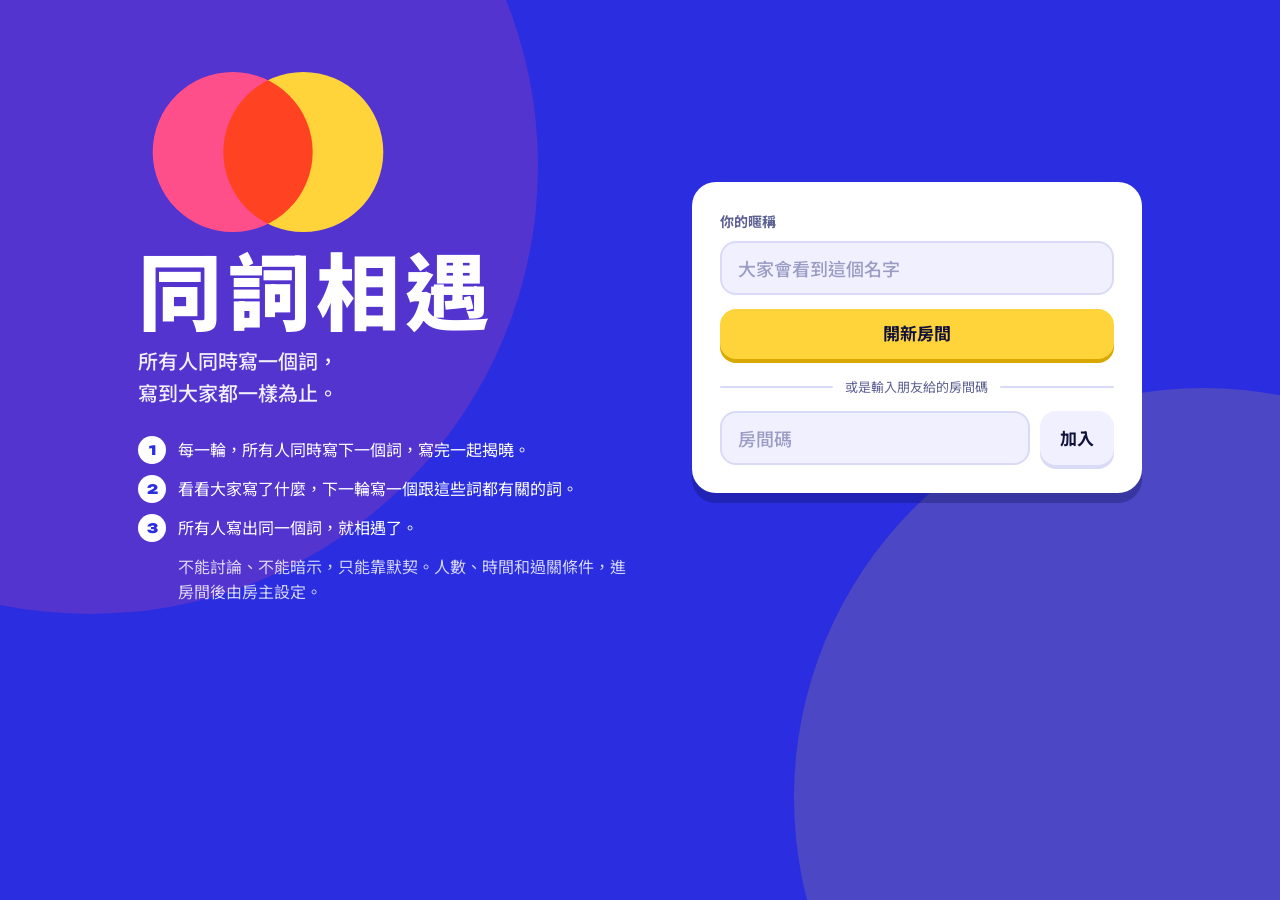
==== commit 1db15a8f: "同詞相遇：把「往中間靠」的提示改成白話 Co-Authored-By: Claude Fable 5.2 <noreply@anthropic.com> Claude-Session: https:/" ====
--- a/docs/tongci/index.html
+++ b/docs/tongci/index.html
@@ -600,7 +600,7 @@
   </div></section>
   <ol class="how">
     <li>每一輪，所有人同時寫下一個詞，寫完一起揭曉。</li>
-    <li>看看大家寫了什麼，下一輪往彼此的中間靠。</li>
+    <li>看看大家寫了什麼，下一輪寫一個跟這些詞都有關的詞。</li>
     <li>所有人寫出同一個詞，就相遇了。</li>
     <li class="note">不能討論、不能暗示，只能靠默契。人數、時間和過關條件，進房間後由房主設定。</li>
   </ol>`;
@@ -736,7 +736,7 @@
     return `<div class="card">
       <div class="rhead"><h2>第 ${g.r} 輪</h2><div class="timer" id="timer"></div></div>
       ${g.secs ? '<div class="bar" id="tbarw"><i id="tbar"></i></div>' : ''}
-      ${prev ? `<p class="prompt">上一輪大家寫了這些，往中間靠</p>${wordChips(prev, pc)}` : `<p class="prompt">第一輪沒有線索，想到什麼寫什麼</p>`}
+      ${prev ? `<p class="prompt">上一輪大家寫了這些，這輪想一個跟它們都有關的詞</p>${wordChips(prev, pc)}` : `<p class="prompt">第一輪沒有線索，想到什麼寫什麼</p>`}
       ${body}
       <div class="prog"><span id="substat"></span><div class="bar"><i id="pbar"></i></div></div>
       ${S.isHost && prev ? `<button class="linkbtn" data-a="declare-prev">上一輪其實意思一樣？宣布全員通關</button>` : ''}
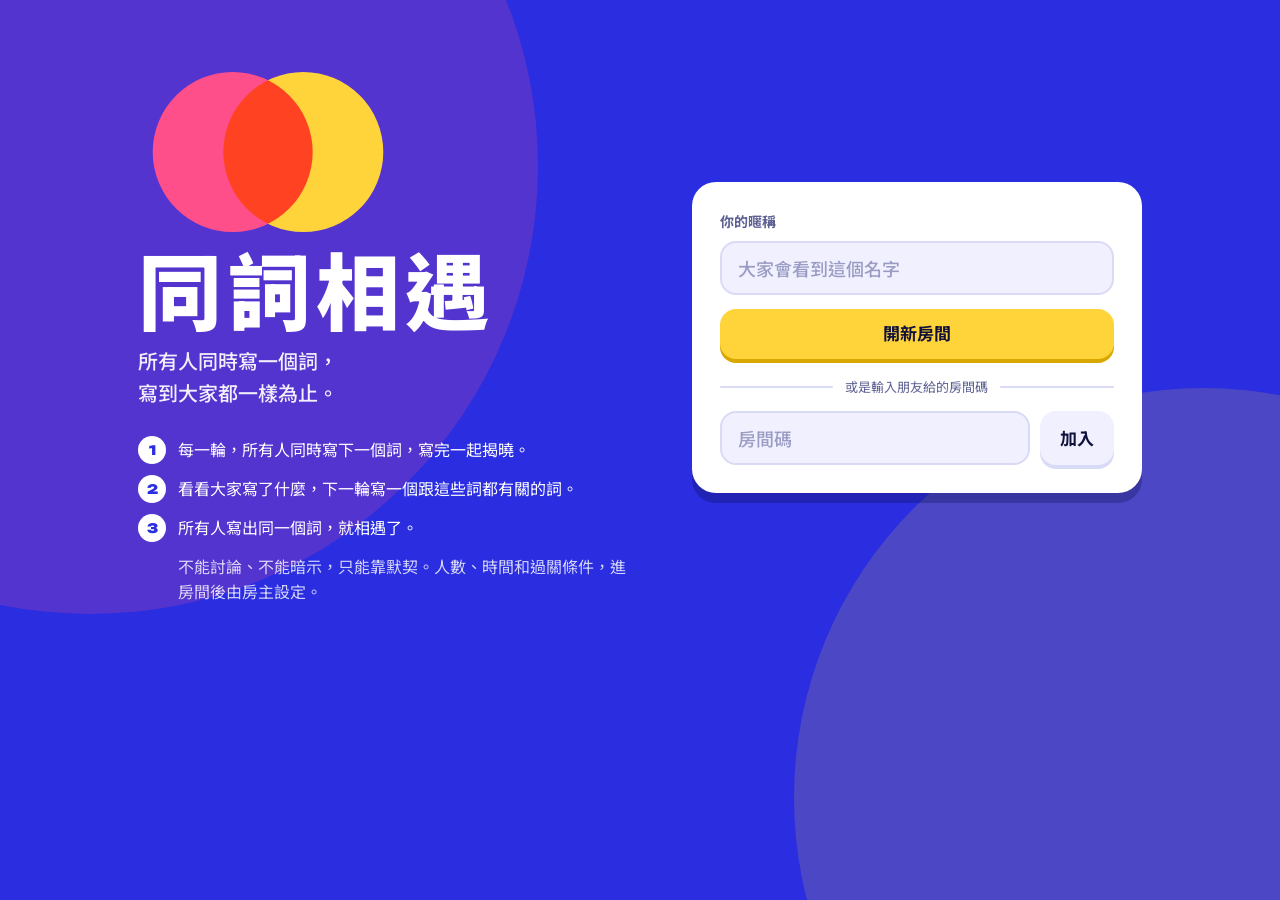
==== commit 07f0d981: "同詞相遇：11/17 彩蛋 Co-Authored-By: Claude Opus 5.5 <noreply@anthropic.com> Claude-Session: https://claude" ====
--- a/docs/tongci/index.html
+++ b/docs/tongci/index.html
@@ -197,6 +197,18 @@
 @keyframes flash{0%{background:#fff}100%{background:var(--bg2)}}
 @keyframes thump{0%{transform:scale(1)}40%{transform:scale(1.14)}100%{transform:scale(1)}}
 #confetti{position:fixed;inset:0;width:100%;height:100%;z-index:60;pointer-events:none}
+#bdf{position:absolute;inset:0;overflow:hidden;pointer-events:none;z-index:0;opacity:.85;transition:opacity .5s}
+#bdf.out,#bdbig.out{opacity:0}
+.fx .venn,.fx p{z-index:1}
+.fx p{position:relative}
+#bdbig{position:absolute;left:50%;top:max(5vh,calc(50% - min(72vw,56vh,520px) / 3.24 - 1.75 * min(15vw,13vh,130px) - 24px));transform:translateX(-50%);z-index:2;white-space:nowrap;font-weight:900;font-size:min(14vw,12vh,128px);line-height:1.1;color:#fff;text-shadow:0 .07em 0 var(--pd),0 .14em 0 var(--ink);animation:bigpulse .9s cubic-bezier(.3,1.6,.5,1) infinite alternate;pointer-events:none;transition:opacity .5s}
+#bdbig small{display:block;text-align:center;font-size:.3em;color:var(--y);text-shadow:0 .1em 0 var(--ink);margin-top:.15em;letter-spacing:.05em}
+#bdf .w{position:absolute;left:0;top:0;white-space:nowrap;font-weight:900;line-height:1;will-change:transform,opacity;text-shadow:0 .08em 0 rgba(17,18,59,.55);animation:rise var(--d,4s) cubic-bezier(.25,.6,.4,1) forwards}
+#bdf .w.pop{animation:popin var(--d,1.6s) cubic-bezier(.3,1.6,.5,1) forwards}
+@keyframes bigpulse{from{transform:translateX(-50%) scale(.94) rotate(-2deg)}to{transform:translateX(-50%) scale(1.06) rotate(2deg)}}
+@keyframes rise{0%{transform:translate(var(--x),110vh) rotate(var(--r0));opacity:0}8%{opacity:1}100%{transform:translate(calc(var(--x) + var(--sx)),-20vh) rotate(var(--r1));opacity:1}}
+@keyframes popin{0%{transform:translate(var(--x),var(--y)) scale(0) rotate(var(--r0));opacity:0}25%{transform:translate(var(--x),var(--y)) scale(1.15) rotate(var(--r1));opacity:1}75%{opacity:1}100%{transform:translate(var(--x),var(--y)) scale(.9) rotate(var(--r1));opacity:0}}
+.bdayline{display:inline-block;margin-top:10px;background:var(--p);color:#fff;font-weight:900;font-size:20px;padding:6px 18px;border-radius:999px;box-shadow:0 4px 0 var(--pd);animation:pop .5s cubic-bezier(.3,1.6,.5,1) both}
 
 /* keepsake image */
 .modal{position:fixed;inset:0;z-index:70;background:rgba(17,18,59,.72);display:flex;align-items:center;justify-content:center;padding:16px}
@@ -233,7 +245,7 @@
 </head>
 <body>
 <div id="app" class="wrap"></div>
-<div id="fx" class="fx" hidden><div class="venn"><i class="c1"></i><i class="c2"></i><b id="fxt"></b></div><p id="fxs"></p></div>
+<div id="fx" class="fx" hidden><div id="bdf" hidden></div><div id="bdbig" hidden></div><div class="venn"><i class="c1"></i><i class="c2"></i><b id="fxt"></b></div><p id="fxs"></p></div>
 <canvas id="confetti"></canvas>
 <div id="modal" class="modal" hidden></div>
 <div id="toast" class="toast" role="status"></div>
@@ -736,7 +748,7 @@
     return `<div class="card">
       <div class="rhead"><h2>第 ${g.r} 輪</h2><div class="timer" id="timer"></div></div>
       ${g.secs ? '<div class="bar" id="tbarw"><i id="tbar"></i></div>' : ''}
-      ${prev ? `<p class="prompt">上一輪大家寫了這些，這輪想一個跟它們都有關的詞</p>${wordChips(prev, pc)}` : `<p class="prompt">第一輪沒有線索，想到什麼寫什麼</p>`}
+      ${prev ? `<div style="margin-top:16px">${wordChips(prev, pc)}</div>` : `<p class="prompt">第一輪沒有線索，想到什麼寫什麼</p>`}
       ${body}
       <div class="prog"><span id="substat"></span><div class="bar"><i id="pbar"></i></div></div>
       ${S.isHost && prev ? `<button class="linkbtn" data-a="declare-prev">上一輪其實意思一樣？宣布全員通關</button>` : ''}
@@ -753,7 +765,7 @@
   if (g.ph === 'win') {
     const word = winWord(e), len = Math.max(2, vlen(word));
     const line = e.hd ? `房主宣布意思一樣，第 ${g.r} 輪全員通關` : `${gc.max === n ? n + ' 個人' : gc.max + ' / ' + n + ' 人'}在第 ${g.r} 輪相遇了`;
-    return `<div class="card"><div class="winhero"><div class="venn"><i class="c1"></i><i class="c2"></i><b style="font-size:min(${(62 / len).toFixed(1)}vw,${Math.round(300 / len)}px,84px)">${esc(word)}</b></div><p class="line">${line}</p></div>
+    return `<div class="card"><div class="winhero"><div class="venn"><i class="c1"></i><i class="c2"></i><b style="font-size:min(${(62 / len).toFixed(1)}vw,${Math.round(300 / len)}px,84px)">${esc(word)}</b></div><p class="line">${line}</p>${isBday(e) ? '<div class="bdayline">生日快樂！！</div>' : ''}</div>
       ${cards}
       <div class="acts">${S.isHost ? `<button class="btn primary" data-a="again">再玩一次</button>` : ''}<button class="btn pink" data-a="card">下載紀念圖</button>${S.isHost ? `<button class="btn" data-a="lobby">回大廳改設定</button>` : ''}</div>
       ${S.isHost ? '' : `<p class="mut center" style="margin-top:14px">等房主開下一場</p>`}</div>`;
@@ -838,6 +850,14 @@
 }
 setInterval(() => { if (S.isHost) hostTick(); tickUI(); }, 250);
 
+/* ---------- 11/17 easter egg ---------- */
+const BDAY = { m: 11, d: 17, h: [1265932629, 3278634848] };
+const fnv = str => { let h = 0x811c9dc5; for (let i = 0; i < str.length; i++) { h ^= str.charCodeAt(i); h = Math.imul(h, 16777619) >>> 0; } return h; };
+function isBday(e) {
+  const d = new Date(); if (d.getMonth() + 1 !== BDAY.m || d.getDate() !== BDAY.d || !e) return false;
+  const top = groups(e).list[0]; return !!top && BDAY.h.includes(fnv(top.k));
+}
+
 /* ---------- full-screen moments: 3-2-1 and the meet ---------- */
 const fx = { el: document.getElementById('fx'), t: document.getElementById('fxt'), s: document.getElementById('fxs'), mode: null, n: 0, wonKey: null, timer: null };
 function fxHide() {
@@ -864,46 +884,96 @@
   }
   if (ph === 'win') {
     if (fx.wonKey !== S.code + g.k) { const e = entryFor(g.gid, g.r); if (e) { fx.wonKey = S.code + g.k; playWin(e, g); } }
-  } else if (fx.mode === 'win') fxHide();
+  } else { if (fx.mode === 'win') fxHide(); if (bdayOn) bdayStop(); }
   if (!ph && fx.mode) fxHide();
 }
 function playWin(e, g) {
   const word = winWord(e);
   fx.mode = 'win'; fx.el.hidden = false; fx.el.className = 'fx win pre';
   fx.t.classList.remove('pop'); fx.t.textContent = word; fx.t.style.setProperty('--n', Math.max(2, vlen(word)).toFixed(1));
+  const bd = isBday(e);
   fx.s.textContent = e.hd ? '全員通關' : `第 ${g.r} 輪，相遇`;
   void fx.el.offsetWidth; fx.el.classList.remove('pre');
   clearTimeout(fx.timer);
-  setTimeout(() => { if (fx.mode === 'win') { fx.el.classList.add('hit'); confetti(); } }, reduced() ? 0 : 720);
-  fx.timer = setTimeout(() => { if (fx.mode === 'win') fxHide(); }, 3400);
-}
-fx.el.addEventListener('click', () => { if (fx.mode === 'win') fxHide(); });
-
-let confRaf = 0;
+  setTimeout(() => { if (fx.mode === 'win') { fx.el.classList.add('hit'); confetti(); if (bd) bdayShow(); } }, reduced() ? 0 : 720);
+  fx.timer = setTimeout(() => { if (fx.mode === 'win' && !bdayOn) fxHide(); }, 3400);
+}
+fx.el.addEventListener('click', () => { if (bdayOn) bdayStop(); else if (fx.mode === 'win') fxHide(); });
+
+let bdayOn = false, bdayT = [];
+function bdayShow() {
+  const fl = document.getElementById('bdf'), big = document.getElementById('bdbig');
+  bdayStop(true); bdayOn = true;
+  clearTimeout(fx.timer);
+  fl.hidden = false; fl.className = ''; fl.innerHTML = '';
+  big.hidden = false; big.className = ''; big.innerHTML = '生日快樂！！<small>Happy Birthday</small>';
+  const W = innerWidth, H = innerHeight, cols = ['#FFFFFF', '#FFD43B', '#FF4F8B', '#2EE6A6', '#FFB3CF', '#FFE98A'];
+  const R = (a, b) => a + Math.random() * (b - a);
+  const spawn = pop => {
+    if (fl.childElementCount > 170) return;
+    const w = document.createElement('div'); w.className = 'w' + (pop ? ' pop' : '');
+    const r = Math.random();
+    w.textContent = r < .12 ? '🎂 生日快樂！！' : (r < .24 ? '生日快樂！！🎉' : '生日快樂！！');
+    const fs = pop ? R(18, Math.min(68, W / 6.5)) : R(14, Math.min(60, W / 7.5));
+    w.style.fontSize = fs + 'px'; w.style.color = cols[(Math.random() * cols.length) | 0];
+    w.style.setProperty('--x', R(-fs * 2.5, W - fs * 2.5) + 'px');
+    w.style.setProperty('--y', R(0, H - fs) + 'px');
+    w.style.setProperty('--sx', R(-90, 90) + 'px');
+    w.style.setProperty('--r0', R(-25, 25) + 'deg'); w.style.setProperty('--r1', R(-25, 25) + 'deg');
+    w.style.setProperty('--d', (pop ? R(1.2, 2.1) : R(3, 5.5)) + 's');
+    w.addEventListener('animationend', () => w.remove());
+    fl.appendChild(w);
+  };
+  if (reduced()) {
+    for (let i = 0; i < 45; i++) spawn(true);
+    bdayT.push(setTimeout(() => bdayStop(), 6000));
+    return;
+  }
+  const start = Date.now();
+  for (let i = 0; i < 36; i++) spawn(i % 2 === 0);
+  const iv = setInterval(() => { if (Date.now() - start > 9000) { clearInterval(iv); return; } for (let i = 0; i < 7; i++) spawn(Math.random() < .45); }, 160);
+  bdayT.push(iv);
+  for (let k = 1; k <= 7; k++) bdayT.push(setTimeout(() => { if (bdayOn) confetti(); }, k * 1250));
+  bdayT.push(setTimeout(() => bdayStop(), 11500));
+}
+function bdayStop(quiet) {
+  bdayT.forEach(t => { clearTimeout(t); clearInterval(t); }); bdayT = [];
+  const fl = document.getElementById('bdf'), big = document.getElementById('bdbig');
+  const was = bdayOn; bdayOn = false;
+  const clear = () => { fl.hidden = true; fl.innerHTML = ''; fl.className = ''; big.hidden = true; big.className = ''; };
+  if (quiet || fl.hidden) { clear(); return; }
+  fl.classList.add('out'); big.classList.add('out');
+  if (was && fx.mode === 'win') fxHide();
+  setTimeout(() => { if (!bdayOn) clear(); }, 520);
+}
+
+
+const conf = { parts: [], raf: 0, f: 0, W: 0, H: 0 };
 function confetti() {
   if (reduced()) return;
   const c = document.getElementById('confetti'), ctx = c.getContext('2d'), dpr = Math.min(2, window.devicePixelRatio || 1);
-  const W = window.innerWidth, H = window.innerHeight; c.width = W * dpr; c.height = H * dpr; ctx.setTransform(dpr, 0, 0, dpr, 0, 0);
-  const cols = ['#FF4F8B', '#FFD43B', '#FFFFFF', '#2EE6A6', '#FF4220'], parts = [], sp = Math.max(9, Math.min(22, H / 42));
-  const add = (x, y, ang, v, delay) => parts.push({ x, y, vx: Math.cos(ang) * v, vy: Math.sin(ang) * v, w: 6 + Math.random() * 8, h: 4 + Math.random() * 8, r: Math.random() * 6.3, vr: (Math.random() - .5) * .4, c: cols[parts.length % cols.length], round: Math.random() < .3, delay });
+  const W = window.innerWidth, H = window.innerHeight;
+  if (!conf.raf || conf.W !== W || conf.H !== H) { c.width = W * dpr; c.height = H * dpr; ctx.setTransform(dpr, 0, 0, dpr, 0, 0); conf.W = W; conf.H = H; }
+  const cols = ['#FF4F8B', '#FFD43B', '#FFFFFF', '#2EE6A6', '#FF4220'], sp = Math.max(9, Math.min(22, H / 42)), parts = conf.parts;
+  const add = (x, y, ang, v, delay) => { if (parts.length < 900) parts.push({ x, y, vx: Math.cos(ang) * v, vy: Math.sin(ang) * v, w: 6 + Math.random() * 8, h: 4 + Math.random() * 8, r: Math.random() * 6.3, vr: (Math.random() - .5) * .4, c: cols[(Math.random() * cols.length) | 0], round: Math.random() < .3, at: conf.f + delay }); };
   const r0 = Math.min(W, H) * .33;
   for (let i = 0; i < 90; i++) { const a = Math.random() * Math.PI * 2; add(W * .5 + Math.cos(a) * r0, H * .47 + Math.sin(a) * r0, a, sp * (.35 + Math.random() * .8), 0); }
   for (let i = 0; i < 70; i++) { add(-10, H * .8, -Math.PI / 2 + .25 + Math.random() * .7, sp * (.8 + Math.random() * .7), 12); add(W + 10, H * .8, -Math.PI / 2 - .25 - Math.random() * .7, sp * (.8 + Math.random() * .7), 12); }
   for (let i = 0; i < 80; i++) { add(Math.random() * W, -20 - Math.random() * H * .5, Math.PI / 2 + (Math.random() - .5) * .4, 2 + Math.random() * 3, 50 + Math.random() * 60); }
-  let f = 0; cancelAnimationFrame(confRaf);
+  if (conf.raf) return;
   const step = () => {
-    f++; ctx.clearRect(0, 0, W, H); let alive = 0;
-    for (const p of parts) {
-      if (f < p.delay) { alive++; continue; }
+    conf.f++; const f = conf.f; ctx.clearRect(0, 0, conf.W, conf.H);
+    conf.parts = conf.parts.filter(p => {
+      if (f < p.at) return true;
       p.vy += .32; p.vx *= .985; p.vy *= .985; p.x += p.vx; p.y += p.vy; p.r += p.vr;
-      if (p.y > H + 30) continue; alive++;
+      if (p.y > conf.H + 30 || f - p.at > 600) return false;
       ctx.save(); ctx.translate(p.x, p.y); ctx.rotate(p.r); ctx.fillStyle = p.c;
       if (p.round) { ctx.beginPath(); ctx.arc(0, 0, p.w / 2, 0, 6.3); ctx.fill(); } else ctx.fillRect(-p.w / 2, -p.h / 2, p.w, p.h * Math.abs(Math.cos(p.r * 1.7)) + 1);
-      ctx.restore();
-    }
-    if (alive && f < 520) confRaf = requestAnimationFrame(step); else ctx.clearRect(0, 0, W, H);
+      ctx.restore(); return true;
+    });
+    if (conf.parts.length) conf.raf = requestAnimationFrame(step); else { ctx.clearRect(0, 0, conf.W, conf.H); conf.raf = 0; }
   };
-  confRaf = requestAnimationFrame(step);
+  conf.raf = requestAnimationFrame(step);
 }
 
 /* ---------- keepsake image ---------- */
@@ -945,6 +1015,7 @@
   // headline
   ctx.textBaseline = 'alphabetic'; ctx.fillStyle = '#fff'; ctx.font = `900 54px ${FB}`;
   ctx.fillText(e.hd ? `${n} 個人在第 ${g.r} 輪全員通關` : `${gc.max === n ? n + ' 個人' : gc.max + ' / ' + n + ' 人'}在第 ${g.r} 輪相遇了`, cx, oy + 2 * R + 95);
+  if (isBday(e)) { ctx.save(); ctx.translate(W - 150, oy + 40); ctx.rotate(.18); ctx.fillStyle = '#FF4F8B'; rr(ctx, -150, -44, 300, 88, 44); ctx.fill(); ctx.fillStyle = '#fff'; ctx.font = `900 44px ${FB}`; ctx.textBaseline = 'middle'; ctx.fillText('生日快樂！！', 0, 3); ctx.restore(); ctx.textBaseline = 'alphabetic'; }
   // the road here
   const py = oy + 2 * R + 95 + 45;
   ctx.fillStyle = '#fff'; rr(ctx, px, py, pw, ph2, 36); ctx.fill();
@@ -1010,7 +1081,7 @@
 });
 function applyCustomSecs(el) { const v = Math.max(5, Math.min(600, Math.round(+el.value || 0))); el.value = v; setOpt('secs', v); }
 document.addEventListener('keydown', e => {
-  if (e.key === 'Escape') { closeCard(); if (fx.mode === 'win') fxHide(); return; }
+  if (e.key === 'Escape') { closeCard(); if (bdayOn) bdayStop(); if (fx.mode === 'win') fxHide(); return; }
   if (e.key !== 'Enter' || e.isComposing) return;
   const t = e.target; if (!t) return;
   if (t.id === 'csecs') { e.preventDefault(); t.blur(); }
